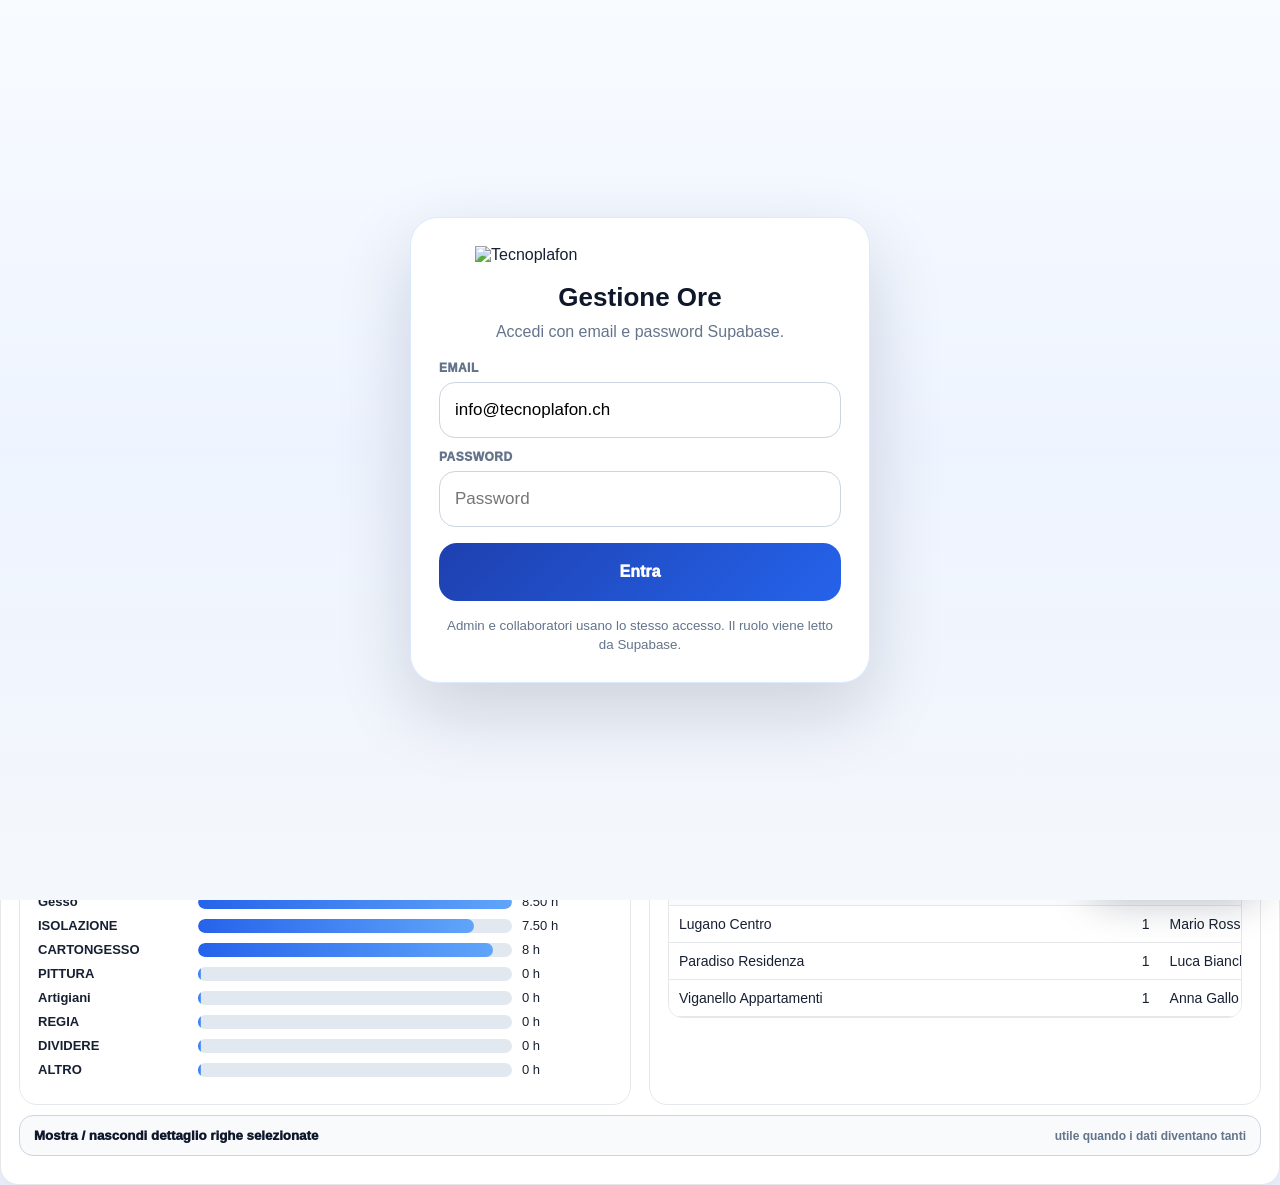
==== index.html @ cc00a524 "Add files via upload" ====
<!DOCTYPE html>
<html lang="it">
<head>
  <meta charset="UTF-8" />
  <meta name="viewport" content="width=device-width, initial-scale=1.0" />
  <title>Tecnoplafon - Gestione Ore Collaboratori v47 - Regole finali</title>
  

  <link rel="stylesheet" href="style.css" />
</head>
<body class="worker-view">

<button id="tpLogoutBtn" type="button" onclick="tpLogoutTecnoplafonFinale()">🚪 Logout</button>

<div id="tpFullLogin">
  <div class="tp-full-login-card">
    <div class="tp-full-login-logo">
      <img src="https://tecnoplafon.ch/wp-content/uploads/2019/08/TECNOPLAFON-logo_v01.png" alt="Tecnoplafon">
    </div>
    <h1>Gestione Ore</h1>
    <p>Accedi con email e password Supabase.</p>

    <label>Email</label>
    <input id="tpFullEmail" type="email" value="info@tecnoplafon.ch" autocomplete="username">

    <label>Password</label>
    <input id="tpFullPassword" type="password" placeholder="Password" autocomplete="current-password" onkeydown="if(event.key==='Enter'){tpFullLoginSubmit()}">

    <div id="tpFullLoginError"></div>

    <button id="tpFullLoginBtn" onclick="tpFullLoginSubmit()">Entra</button>

    <small>Admin e collaboratori usano lo stesso accesso. Il ruolo viene letto da Supabase.</small>
  </div>
</div>

<button id="adminFloatingBtn" type="button" class="admin-floating-access" onclick="event.preventDefault(); event.stopPropagation(); openAdminAccess(); return false;">🔐 Accesso admin</button>

<div class="app">
  <aside>
    <div class="brand">
      <div class="logo">TP</div>
      <div>
        <h1>Tecnoplafon</h1>
        <span>Gestione ore collaboratori</span>
      </div>
    </div>
    <nav>
      <button class="active" onclick="showSection('operaio')">👷 Area operaio</button>
      <button class="admin-only-nav" onclick="showSection('admin')">🛠️ Area admin / modifica ore</button>
      <button class="admin-only-nav" onclick="showSection('ore')">⏱️ Raccolta ore</button>
      <button class="admin-only-nav" onclick="showSection('raccoltaOperai')">📊 Raccolta operai</button>
      <button class="admin-only-nav" onclick="showSection('cantieri')">🏗️ Cantieri</button>
      <button class="admin-only-nav" onclick="showSection('lavorazioni')">🧩 ID lavorazioni</button>
      <button class="admin-only-nav" onclick="showSection('collaboratori')">👥 Collaboratori</button>
      <button class="admin-only-nav" onclick="showSection('regole')">⚙️ Regole e rimborsi</button>
      <button class="admin-only-nav" onclick="showSection('calendari')">📅 Calendari</button>
      <button class="admin-only-nav" onclick="showSection('economia')">💰 Economia cantiere</button>
    </nav>
    <div class="sidebar-note">
      Demo iniziale professionale. I dati sono simulati per iniziare a lavorare su struttura, schermate e regole.
    </div>
  </aside>

  <main>
    <header>
      <div>
        <h2 id="pageTitle">Area operaio</h2>
        <p id="pageSubtitle">Portale collaboratore: inserimento ore, richieste e riepilogo personale.</p>
      </div>
      <div class="header-actions">
        <button id="adminAccessBtn" type="button" class="admin-login-btn" onclick="event.preventDefault(); event.stopPropagation(); openAdminAccess(); return false;">🔐 Accesso admin</button>
        <button id="adminLogoutBtn" class="admin-logout-btn" onclick="logoutAdmin()">👷 Torna vista operaio</button>
        <div class="role-switch">
          <button class="active" onclick="showSection('operaio')">Operaio</button>
          <button onclick="showSection('admin')">Admin</button>
        </div>
      </div>
    </header>

    <section id="operaio" class="section">
      <div class="grid">
        <div class="card span-12">
          <h3>Portale collaboratore</h3>
          <div class="quick">
            <button class="big-btn" onclick="openWorkerWindow('ore')">
              <b>⏱️ Ore</b>
              <span>Inserimento ore del giorno corrente con cantiere, ID + categoria, lavorazione, pausa e note.</span>
            </button>
            <button class="big-btn" onclick="openWorkerWindow('vacanze')">
              <b>🌴 Vacanze / ore libere</b>
              <span>Richiesta vacanze, permessi, recuperi o ore libere con approvazione admin.</span>
            </button>
            <button class="big-btn" onclick="openWorkerWindow('calendario')">
              <b>📋 Riepilogo</b>
              <span>Riepilogo personale mensile con ore, ferie, giorni liberi e richieste. Nessun dato economico.</span>
            </button>
          </div>
          <div class="mobile-helper">
            Su iPhone, quando il collaboratore clicca un bottone, si apre subito una finestra dedicata con i campi in fila e pulsanti grandi.
          </div>
          <div class="alert worker-only-card" style="margin-top:14px">
            Vista collaboratore pulita e sicura: disponibili solo Ore, Vacanze / ore libere e Riepilogo personale. Tutte le informazioni economiche restano solo lato admin.
          </div>
        </div>

        <div id="formOre" class="card span-7">
          <h3>Inserimento ore operaio</h3>
          <div class="alert">
            Regole finali pubblicazione: le ore da segnare sono dettate dalle regole admin. L’admin imposta il totale ore giornaliero previsto per orario invernale/estivo, i limiti di data, festivi e vacanze bloccate. La trasferta non è presente lato operaio.
          </div>
          <br>
          <div class="form-grid">
            <div class="f6">
              <label>Data</label>
              <input id="dataOre" type="date">
            </div>
            <div class="f6">
              <label>Cantiere</label>
              <select id="operaioCantiereSelect" onchange="syncEconomicPreview()">
                <option>Lugano Centro - attivo</option>
                <option>Paradiso Residenza - attivo</option>
                <option>Viganello Appartamenti - attivo</option>
              </select>
            </div>
            <div class="f12">
              <label>ID + Categoria in unica finestra</label>
              <select id="categoriaSelect" onchange="aggiornaLavorazioni()">
                <option value="100">100 — Cartongesso</option>
                <option value="200">200 — Rasatura / Intonaco</option>
                <option value="300">300 — Isolamento</option>
                <option value="400">400 — Pittura</option>
                <option value="500">500 — Preparazione cantiere</option>
                <option value="600">600 — Extra / Regia</option>
              </select>
            </div>
            <div class="f12">
              <label>Lavorazione specifica collegata</label>
              <select id="lavorazioneSelect"></select>
            </div>
            <div class="f3">
              <label>Dalle</label>
              <input id="oraDaDesktop" type="time" value="07:00" onchange="calcolaOreDesktop()">
            </div>
            <div class="f3">
              <label>Alle</label>
              <input id="oraADesktop" type="time" value="16:00" onchange="calcolaOreDesktop()">
            </div>
            <div class="f3">
              <label>Pausa</label>
              <input id="pausaDesktop" type="number" min="0" step="0.25" value="0.5" onchange="calcolaOreDesktop()">
            </div>
            <div class="f3">
              <label>Ore</label>
              <input id="oreDesktop" type="number" min="0" max="12" step="0.25" value="8">
            </div>
            <div class="f12">
              <label>Stato</label>
              <select>
                <option>Da approvare</option>
                <option>Bozza</option>
              </select>
            </div>
            <div class="f12">
              <label>Note</label>
              <textarea placeholder="Descrizione breve del lavoro svolto"></textarea>
            </div>
            <div class="f12">
              <button class="primary" onclick="salvaOreCollegate()">Invia ore e collega al cantiere</button>
              <button class="secondary" onclick="demoSave()">Salva bozza</button>
            </div>
          </div>
        </div>

        <div class="card span-5">
          <h3>Controlli automatici</h3>
          <div class="rule-list">
            <div class="rule"><b>Regole admin</b><small>Le ore da segnare seguono il totale giornaliero impostato dall’admin per orario invernale o estivo.</small></div>
            <div class="rule"><b>Festivi / vacanze</b><small>Giorni festivi e vacanze assegnate sono bloccati: nessun inserimento ore.</small></div>
            <div class="rule"><b>Max ore</b><small>Massimo giornaliero deciso dall’admin.</small></div>
            <div class="rule"><b>ID + Categoria</b><small>Scelta obbligatoria in una sola finestra.</small></div>
            <div class="rule"><b>Trasferta</b><small>Non visibile e non modificabile dall’operaio.</small></div>
          </div>
          <h3 style="margin-top:18px">Tabella operaio senza trasferta</h3>
          <table>
            <thead><tr><th>Data</th><th>Cantiere</th><th>ID + categoria</th><th>Ore</th></tr></thead>
            <tbody>
              <tr><td>Oggi</td><td>Lugano Centro</td><td>100 — Cartongesso</td><td>8</td></tr>
              <tr><td>Oggi</td><td>Paradiso</td><td>200 — Rasatura</td><td>2</td></tr>
            </tbody>
          </table>
        </div>

        <div id="formVacanze" class="card span-5">
          <h3>Richiesta vacanze / ore libere</h3>
          <div class="form-grid">
            <div class="f6"><label>Tipo richiesta</label><select><option>Vacanze</option><option>Ore libere</option><option>Permesso</option><option>Recupero ore</option></select></div>
            <div class="f6"><label>Periodo</label><input type="text" placeholder="es. 15.07 - 19.07"></div>
            <div class="f12"><label>Motivo / note</label><textarea></textarea></div>
            <div class="f12"><button class="primary" onclick="demoSave()">Invia richiesta</button></div>
          </div>
        </div>

        <div id="calOperaio" class="card span-7">
          <h3>Riepilogo personale mensile</h3>
          <div class="calendar" id="calendarOperaio"></div>
          <div class="legend">
            <span><i class="status-dot dot-green"></i> Ore approvate</span>
            <span><i class="status-dot" style="background:var(--yellow)"></i> Da controllare</span>
            <span><i class="status-dot" style="background:var(--blue)"></i> Vacanza</span>
            <span><i class="status-dot" style="background:var(--gray)"></i> Non lavorativo</span>
          </div>
        </div>
      </div>
    </section>

    <section id="admin" class="section hidden">
      <div class="grid">
        <div class="card span-3"><h3>Ore oggi</h3><p style="font-size:34px;margin:0;color:#0f172a;font-weight:950">34.5</p><p>Ore raccolte oggi</p></div>
        <div class="card span-3"><h3>Da approvare</h3><p style="font-size:34px;margin:0;color:#92400e;font-weight:950">7</p><p>Registrazioni da verificare</p></div>
        <div class="card span-3"><h3>Non segnate</h3><p style="font-size:34px;margin:0;color:#991b1b;font-weight:950">2</p><p>Collaboratori in rosso</p></div>
        <div class="card span-3"><h3>Cantieri attivi</h3><p id="adminCantieriAttivi" style="font-size:34px;margin:0;color:#1e3a8a;font-weight:950">8</p><p>Con raccolta ore attiva</p></div>

        <div class="card span-7">
          <h3>Inserimento cantiere con km per regole rimborsi</h3>
          <p>Qui l’admin inserisce il cantiere e la tratta semplice in km. L’app calcola automaticamente indennità giornaliera e AVS.</p>
          <div class="form-grid">
            <div class="f6"><label>Nome cantiere</label><input id="adminNomeCantiere" placeholder="Es. Lugano Centro"></div>
            <div class="f6"><label>Cliente</label><input id="adminClienteCantiere" placeholder="Cliente"></div>
            <div class="f6"><label>Indirizzo / luogo</label><input id="adminIndirizzoCantiere" placeholder="Indirizzo cantiere"></div>
            <div class="f3"><label>Km tratta semplice</label><input id="adminKmCantiere" type="number" min="0" step="0.1" value="12" oninput="previewRegolaKm()"></div>
            <div class="f3"><label>Stato</label><select id="adminStatoCantiere"><option>Attivo</option><option>Sospeso</option><option>Terminato</option></select></div>
            <div class="f12">
              <div class="km-rule-preview">
                <div id="kmCard1" class="km-card"><b>0–30 km</b><span>fr. 15.-</span></div>
                <div id="kmCard2" class="km-card"><b>31–40 km</b><span>fr. 20.-</span></div>
                <div id="kmCard3" class="km-card"><b>41–60 km</b><span>fr. 27.-</span></div>
                <div id="kmCard4" class="km-card"><b>oltre 60 km</b><span>fr. 37.-</span></div>
              </div>
            </div>
            <div class="f4"><label>Indennità calcolata</label><input id="adminIndennitaCantiere" readonly value="15.-"></div>
            <div class="f4"><label>AVS</label><input id="adminAvsCantiere" readonly value="No"></div>
            <div class="f4"><label>Regola applicata</label><input id="adminRegolaCantiere" readonly value="0–30 km"></div>
            <div class="f12"><button class="primary" onclick="aggiungiCantiereAdmin()">Salva cantiere</button></div>
          </div>
        </div>

        <div class="card span-5">
          <h3>Inserimento operaio</h3>
          <p>L’admin può creare un operaio, attivarlo o terminarlo. Se terminato, l’accesso viene bloccato ma lo storico resta.</p>
          <div class="form-grid">
            <div class="f12"><label>Nome collaboratore</label><input id="adminNomeOperaio" placeholder="Nome e cognome"></div>
            <div class="f12"><label>Email / utente</label><input id="adminEmailOperaio" placeholder="utente@tecnoplafon.ch"></div>
            <div class="f6"><label>Ruolo</label><select id="adminRuoloOperaio"><option>Operaio</option><option>Caposquadra</option><option>Admin</option></select></div>
            <div class="f6"><label>Stato</label><select id="adminStatoOperaio"><option>Attivo</option><option>Terminato</option></select></div>
            <div class="f6"><label>Password iniziale</label><input id="adminPasswordOperaio" type="password" placeholder="••••••••"></div>
            <div class="f6"><label>Max ore giorno</label><input id="adminMaxOreOperaio" type="number" value="10" min="0" step="0.25"></div>
            <div class="f12"><button class="primary" onclick="aggiungiOperaioAdmin()">Salva operaio</button></div>
          </div>
        </div>

        <div class="card span-12">
          <h3>Presenza inserimento ore oggi</h3>
          <p>Admin vede tutti i collaboratori: verde se hanno segnato le ore, rosso se non le hanno segnate.</p>
          <div class="presence-always-actions">
            <button id="btnPresenzeTutti" class="presence-action-btn active" onclick="setAdminPresenceFilter('tutti')">👥 Tutti <span id="countPresenzeTutti" class="mini-count">0</span></button>
            <button id="btnPresenzeSegnate" class="presence-action-btn green" onclick="setAdminPresenceFilter('segnate')">✅ Ore oggi segnate <span id="countPresenzeSegnate" class="mini-count">0</span></button>
            <button id="btnPresenzeDaSegnare" class="presence-action-btn red" onclick="setAdminPresenceFilter('daSegnare')">🔴 Da segnare <span id="countPresenzeDaSegnare" class="mini-count">0</span></button>
          </div>
          <button class="collapse-toggle" onclick="toggleCollapse('adminPresenzeCollapse')">
            Mostra / nascondi presenza inserimento ore
            <span>utile quando diventano tanti</span>
          </button>
          <div id="adminPresenzeCollapse" class="collapsible-content open">
            <table>
              <thead><tr><th>Stato</th><th>Collaboratore</th><th>Ore oggi</th><th>Ultimo inserimento</th><th>Avviso</th></tr></thead>
              <tbody id="adminPresenzeBody">
                <tr><td><span class="badge ok"><i class="status-dot dot-green"></i> Verde</span></td><td>Mario Rossi</td><td>8</td><td>07:18</td><td>Ore segnate</td></tr>
                <tr><td><span class="badge ok"><i class="status-dot dot-green"></i> Verde</span></td><td>Luca Bianchi</td><td>8.5</td><td>07:34</td><td>Ore segnate</td></tr>
                <tr><td><span class="badge bad"><i class="status-dot dot-red"></i> Rosso</span></td><td>Gianni Verdi</td><td>0</td><td>-</td><td>Mancano ore del giorno</td></tr>
                <tr><td><span class="badge bad"><i class="status-dot dot-red"></i> Rosso</span></td><td>Marco Neri</td><td>0</td><td>-</td><td>Mancano ore del giorno</td></tr>
              </tbody>
            </table>
          </div>
        </div>

        <div class="card span-12">
          <h3>Cantieri inseriti con regole km</h3>
          <button class="collapse-toggle" onclick="toggleCollapse('adminCantieriCollapse')">
            Mostra / nascondi cantieri inseriti
            <span>utile quando diventano tanti</span>
          </button>
          <div id="adminCantieriCollapse" class="collapsible-content open">
            <div class="status-filter-row">
              <button id="btnCantieriAttivi" class="status-filter-btn active" onclick="setAdminView('cantieri','Attivo')">
                Attivi <span id="countCantieriAttivi" class="mini-count">0</span>
              </button>
              <button id="btnCantieriTerminati" class="status-filter-btn" onclick="setAdminView('cantieri','Terminato')">
                Terminati <span id="countCantieriTerminati" class="mini-count">0</span>
              </button>
            </div>
            <div class="table-note-small">Vedi una sola sezione per volta. I totali generali continuano comunque a contare anche i terminati.</div>
            <table>
              <thead><tr><th>Cantiere</th><th>Cliente</th><th>Km</th><th>Indennità</th><th>AVS</th><th>Stato</th><th>Azioni</th></tr></thead>
              <tbody id="adminCantieriBody"></tbody>
            </table>
          </div>
        </div>

        <div class="card span-12">
          <h3>Operai inseriti: attiva / termina</h3>
          <button class="collapse-toggle" onclick="toggleCollapse('adminOperaiCollapse')">
            Mostra / nascondi operai inseriti
            <span>utile quando diventano tanti</span>
          </button>
          <div id="adminOperaiCollapse" class="collapsible-content open">
            <div class="status-filter-row">
              <button id="btnOperaiAttivi" class="status-filter-btn active" onclick="setAdminView('operai','Attivo')">
                Attivi <span id="countOperaiAttivi" class="mini-count">0</span>
              </button>
              <button id="btnOperaiTerminati" class="status-filter-btn" onclick="setAdminView('operai','Terminato')">
                Terminati <span id="countOperaiTerminati" class="mini-count">0</span>
              </button>
            </div>
            <div class="table-note-small">Mostra solo attivi oppure solo terminati. Lo storico dei terminati resta e continua a contare nei totali generali.</div>
            <table>
              <thead><tr><th>Collaboratore</th><th>Email / utente</th><th>Ruolo</th><th>Stato</th><th>Max ore</th><th>Password</th><th>Azioni</th></tr></thead>
              <tbody id="adminOperaiBody"></tbody>
            </table>
          </div>
        </div>
      </div>
    </section>

    <section id="ore" class="section hidden">
      <div class="card">
        <h3>Raccolta ore admin</h3>
        <table>
          <thead><tr><th>Collaboratore</th><th>Data</th><th>Cantiere</th><th>ID + Categoria</th><th>Lavorazione</th><th>Ore</th><th>Stato</th></tr></thead>
          <tbody>
            <tr><td>Mario Rossi</td><td>03.06.2026</td><td>Lugano Centro</td><td>100 — Cartongesso</td><td>Controsoffitto</td><td>8</td><td><span class="badge wait">Da approvare</span></td></tr>
            <tr><td>Luca Bianchi</td><td>03.06.2026</td><td>Paradiso</td><td>200 — Rasatura</td><td>Rasatura pareti</td><td>8.5</td><td><span class="badge ok">Approvato</span></td></tr>
            <tr><td>Anna Gallo</td><td>03.06.2026</td><td>Viganello</td><td>300 — Isolamento</td><td>Isolamento acustico</td><td>7.5</td><td><span class="badge info">In controllo</span></td></tr>
          </tbody>
        </table>
      </div>
    </section>

    <section id="raccoltaOperai" class="section hidden">
      <div class="grid">
        <div class="card span-12 no-print-card">
          <h3>Raccolta operai: cantiere, tipologia e totali</h3>
          <p>Vista admin per controllare le ore raccolte. Puoi filtrare per collaboratore, cantiere e lavorazione; anche la stampa regie usa gli stessi filtri.</p>
          <div class="form-grid">
            <div class="f4">
              <label>Collaboratore</label>
              <select id="raccoltaOperaioSelect" onchange="renderRaccoltaOperai()"></select>
            </div>
            <div class="f4">
              <label>Mese stampa</label>
              <input id="raccoltaMese" type="month" value="2026-06" onchange="renderRaccoltaOperai()">
            </div>
            <div class="f4">
              <label>Filtro cantiere</label>
              <select id="raccoltaCantiereSelect" onchange="renderRaccoltaOperai()">
                <option value="__ALL__">Tutti i cantieri</option>
              </select>
            </div>
            <div class="f4">
              <label>Filtro lavorazione</label>
              <select id="raccoltaLavorazioneSelect" onchange="renderRaccoltaOperai()">
                <option value="__ALL__">Tutte le lavorazioni</option>
              </select>
            </div>
            <div class="f4">
              <label>Azioni</label>
              <button class="primary" onclick="renderRaccoltaOperai()">Aggiorna</button>
              <button class="secondary" onclick="stampaMensileCollaboratore()">Stampa mensile</button>
              <button class="secondary" onclick="stampaRegie()">🖨️ Stampa regie</button>
              <button class="primary edit-open-admin-btn" onclick="scrollToRigheModificaOre()">✏️ Trova pulsanti modifica</button>
            </div>
          </div>
        </div>

        <div class="card span-12 no-print-card">
          <h3>Totali raccolta operai</h3>
          <div class="analytics-kpis">
            <div class="analytics-kpi"><span>Ore totali</span><b id="raccoltaTotOre">0</b></div>
            <div class="analytics-kpi"><span>Trasferte totali</span><b id="raccoltaTotTrasferte">CHF 0</b></div>
            <div class="analytics-kpi"><span>Giorni AVS sì</span><b id="raccoltaAvsSi">0</b></div>
            <div class="analytics-kpi"><span>Giorni AVS no</span><b id="raccoltaAvsNo">0</b></div>
          </div>
          <div class="trend-table-wrap" style="margin-top:14px"><table id="raccoltaOperaiTable" class="trend-table"></table></div>
        </div>

        <div id="raccoltaOreDettaglioCard" class="card span-12 no-print-card">
          <h3>✏️ Modifica ore collaboratori</h3>
          <div class="edit-visible-callout">
            Qui sotto compaiono gli inserimenti ore già salvati. Premi <b>Modifica</b> sulla riga desiderata: si apre l'Area admin e puoi modificare davvero l'inserimento salvato, cioè ore, cantiere, lavorazione e tipologia del lavoro.
          </div>
          <div class="trend-table-wrap" style="margin-top:14px"><table id="raccoltaOreDettaglioTable" class="trend-table"></table></div>
        </div>

        <div class="card span-12">
          <div id="stampaMensileCollaboratore" class="print-panel">
            <div class="print-head">
              <div>
                <h4>Tecnoplafon - Stampa mensile collaboratore</h4>
                <p id="printCollaboratoreInfo">Collaboratore: -</p>
              </div>
              <div class="print-meta">
                <b>Mese:</b> <span id="printMeseInfo">-</span><br>
                Regole: AVS entro 10 km = Sì, oltre 10 km = No<br>
                Trasferte: 0-30 km CHF 15, 31-40 km CHF 20, 41-60 km CHF 27, oltre 60 km CHF 37
              </div>
            </div>
            <div class="timesheet-summary no-print">
              <div class="box"><span>Ore mese</span><b id="printTotOre">0</b></div>
              <div class="box"><span>Trasferte</span><b id="printTotTrasferte">CHF 0</b></div>
              <div class="box"><span>AVS sì</span><b id="printAvsSi">0</b></div>
              <div class="box"><span>AVS no</span><b id="printAvsNo">0</b></div>
            </div>
            <div class="print-section-title">Dettagli giornalieri</div>
            <div class="trend-table-wrap"><table id="printDettaglioMensile" class="trend-table monthly-print-table"></table></div>

            <div class="print-section-title">Riepilogo trasferte</div>
            <p class="mini-note no-print">Le trasferte sono raggruppate per fascia/importo giornaliero. Sono visibili anche i giorni assoggettati AVS sì e AVS no.</p>
            <div class="trend-table-wrap"><table id="printRiepilogoTrasferte" class="trend-table monthly-print-table"></table></div>

            <div class="print-section-title">AVS</div>
            <div class="trend-table-wrap"><table id="printRiepilogoAvs" class="trend-table monthly-print-table"></table></div>
            <div class="admin-economic-only no-print">
              <div class="print-section-title">Riepilogo interno per cantiere e tipologia</div>
              <p class="mini-note">Solo admin: non viene stampato nella copia mensile del collaboratore.</p>
              <div class="trend-table-wrap"><table id="printRiepilogoMensile" class="trend-table monthly-print-table"></table></div>
            </div>
            <div class="signature-row no-print">
              <div class="signature-box">Firma collaboratore</div>
              <div class="signature-box">Firma responsabile</div>
            </div>
          </div>
        </div>

        <div id="stampaRegieCard" class="card span-12 regie-print-card">
          <div id="stampaRegie" class="print-panel regie-print-panel">
            <div class="regia-print-only-label">Foglio regia stampabile</div>
            <div class="print-head">
              <div>
                <h4>Regia - foglio stampabile</h4>
                <p id="printRegieInfo">Regia: -</p>
              </div>
              <div class="print-meta">
                <b>Mese:</b> <span id="printRegieMeseInfo">-</span><br>
                Solo regie filtrate per cantiere/lavorazione.<br>
                Selezione: <span id="printRegieFiltroInfo">-</span>
              </div>
            </div>
            <div class="regie-summary-boxes no-print">
              <div class="box"><span>Ore regie</span><b id="printRegieTotOre">0</b></div>
              <div class="box"><span>Giorni regie</span><b id="printRegieGiorni">0</b></div>
              <div class="box"><span>Cantieri</span><b id="printRegieCantieri">0</b></div>
              <div class="box"><span>Righe</span><b id="printRegieRighe">0</b></div>
            </div>

            <div class="print-section-title">Resoconto regie</div>
            <div class="trend-table-wrap"><table id="printRegieDettaglio" class="trend-table monthly-print-table"></table></div>

            <div class="riepilogo-regie-section no-print">
              <div class="print-section-title">Riepilogo regie per cantiere</div>
              <div id="printRegieRiepilogoWrap" class="trend-table-wrap"><table id="printRegieRiepilogo" class="trend-table monthly-print-table"></table></div>
            </div>

            <div class="firma-accettazione">
              <h4>Firma per accettazione</h4>
              <p>Con la firma si accetta la regia stampata sopra, comprensiva di cantiere, lavorazione, giornata e ore indicate.</p>
              <div class="signature-row">
                <div class="signature-box">Firma cliente / direzione lavori</div>
                <div class="signature-box">Firma Tecnoplafon</div>
              </div>
            </div>
          </div>
        </div>
      </div>
    </section>

    <section id="cantieri" class="section hidden">
      <div class="grid">
        <div class="card span-8">
          <h3>Gestione cantieri</h3>
          <p>I cantieri sono collegati anche alle regole rimborsi tramite km tratta semplice.</p>
          <table>
            <thead><tr><th>Cantiere</th><th>Cliente</th><th>Km</th><th>Indennità</th><th>AVS</th><th>Stato</th><th>Ore previste</th><th>Ore reali</th></tr></thead>
            <tbody id="cantieriGestioneBody"></tbody>
          </table>
        </div>
        <div class="card span-4">
          <h3>Nuovo cantiere</h3>
          <div class="form-grid">
            <div class="f12"><label>Nome cantiere</label><input id="cantNome"></div>
            <div class="f12"><label>Cliente</label><input id="cantCliente"></div>
            <div class="f12"><label>Indirizzo</label><input id="cantIndirizzo"></div>
            <div class="f6"><label>Km tratta semplice</label><input id="cantKm" type="number" value="12" min="0" step="0.1"></div>
            <div class="f6"><label>Ore previste</label><input id="cantOrePreviste" type="number" value="0"></div>
            <div class="f6"><label>Stato</label><select id="cantStato"><option>Attivo</option><option>Sospeso</option><option>Terminato</option></select></div>
            <div class="f6"><label>Calcolo</label><input id="cantCalcolo" readonly value="automatico"></div>
            <div class="f12"><button class="primary" onclick="aggiungiCantiereDaSezione()">Salva cantiere</button></div>
          </div>
        </div>
      </div>
    </section>

    <section id="lavorazioni" class="section hidden">
      <div class="grid">
        <div class="card span-7">
          <h3>ID lavorazioni e categorie</h3>
          <p>L’admin prepara una lista unica. L’operaio sceglie in una sola finestra “ID + Categoria”.</p>
          <table>
            <thead><tr><th>ID</th><th>Categoria</th><th>Lavorazioni collegate</th><th>Stato</th></tr></thead>
            <tbody>
              <tr><td>100</td><td>Cartongesso</td><td>Pareti, controsoffitti, velette, botole, contropareti</td><td><span class="badge ok">Attivo</span></td></tr>
              <tr><td>200</td><td>Rasatura / Intonaco</td><td>Rasatura, stabilitura, ripristini</td><td><span class="badge ok">Attivo</span></td></tr>
              <tr><td>300</td><td>Isolamento</td><td>Lana minerale, acustico, termico</td><td><span class="badge ok">Attivo</span></td></tr>
              <tr><td>400</td><td>Pittura</td><td>Fondo, finitura, ritocchi</td><td><span class="badge ok">Attivo</span></td></tr>
              <tr><td>500</td><td>Preparazione cantiere</td><td>Protezioni, demolizioni, pulizia</td><td><span class="badge ok">Attivo</span></td></tr>
              <tr><td>600</td><td>Extra / Regia</td><td>Imprevisti, assistenze, lavori non previsti</td><td><span class="badge wait">Controllare</span></td></tr>
            </tbody>
          </table>
        </div>
        <div class="card span-5">
          <h3>Crea / modifica ID + Categoria</h3>
          <div class="form-grid">
            <div class="f4"><label>ID</label><input value="700"></div>
            <div class="f8"><label>Categoria</label><input placeholder="Nuova categoria"></div>
            <div class="f12"><label>Lavorazioni collegate</label><textarea placeholder="Una lavorazione per riga"></textarea></div>
            <div class="f6"><label>Stato</label><select><option>Attivo</option><option>Non attivo</option></select></div>
            <div class="f6"><label>Collegamento costo</label><input placeholder="opzionale"></div>
            <div class="f12"><button class="primary" onclick="demoSave()">Salva ID lavorazione</button></div>
          </div>
        </div>
      </div>
    </section>

    <section id="collaboratori" class="section hidden">
      <div class="grid">
        <div class="card span-8">
          <h3>Collaboratori attivi e terminati</h3>
          <table>
            <thead><tr><th>Collaboratore</th><th>Email / utente</th><th>Ruolo</th><th>Stato</th><th>Max ore</th><th>Password</th><th>Azioni</th></tr></thead>
            <tbody id="collaboratoriBody"></tbody>
          </table>
        </div>
        <div class="card span-4">
          <h3>Scheda collaboratore</h3>
          <div class="form-grid">
            <div class="f12"><label>Nome</label><input id="collNome" placeholder="Nome e cognome"></div>
            <div class="f12"><label>Email / utente</label><input id="collEmail" placeholder="utente@tecnoplafon.ch"></div>
            <div class="f6"><label>Stato</label><select id="collStato"><option>Attivo</option><option>Terminato</option></select></div>
            <div class="f6"><label>Ruolo</label><select id="collRuolo"><option>Operaio</option><option>Caposquadra</option><option>Admin</option></select></div>
            <div class="f6"><label>Max ore giorno</label><input id="collMaxOre" type="number" value="10" min="0" step="0.25"></div>
            <div class="f6"><label>Nuova password</label><input id="collPassword" type="password" placeholder="••••••••"></div>
            <div class="f12"><button class="primary" onclick="aggiungiOperaioDaSezione()">Salva collaboratore</button></div>
          </div>
        </div>
      </div>
    </section>

    <section id="regole" class="section hidden">
      <div class="grid">
        <div class="card span-6">
          <h3>Regole inserimento ore</h3>
          <div class="rule-list">
            <div class="rule"><b>Ore previste admin</b><small>Il totale del giorno viene calcolato dalle regole admin: orario invernale o orario estivo.</small></div>
            <div class="rule"><b>Massimo ore</b><small>Limite impostato dall’admin, esempio 10 ore al giorno.</small></div>
            <div class="rule"><b>ID + Categoria obbligatorio</b><small>Scelta unica dalla lista admin.</small></div>
            <div class="rule"><b>Cantiere attivo</b><small>Si possono scegliere solo cantieri attivi.</small></div>
            <div class="rule"><b>Collaboratore terminato</b><small>Accesso bloccato, storico conservato.</small></div>
            <div class="rule"><b>Ore extra</b><small>Segnalate per controllo e approvazione admin.</small></div>
          </div>
        </div>

        <div class="card span-6">
          <h3>Regola AVS rimborsi</h3>
          <div class="alert">
            Regola richiesta: entro i 10 km AVS sì; oltre i 10 km AVS no.
          </div>
          <br>
          <table>
            <thead><tr><th>Tratta</th><th>AVS</th><th>Nota</th></tr></thead>
            <tbody>
              <tr><td>0 – 10 km</td><td><span class="badge ok">Sì</span></td><td>Assoggettato AVS</td></tr>
              <tr><td>Oltre 10 km</td><td><span class="badge bad">No</span></td><td>Non assoggettato AVS</td></tr>
            </tbody>
          </table>
        </div>

        <div class="card span-12">
          <h3>Gestione mensile admin: ore, vacanze generali, festivi Ticino e regole orarie</h3>
          <p>Seleziona un mese dell'anno, inserisci o modifica le ore dei collaboratori, registra vacanze generali, festivi Ticino automatici e imposta le regole che controllano l'inserimento ore lato operaio.</p>
          <div class="admin-year-panel">
            <label>Mesi dell'anno</label>
            <div id="adminMonthGrid" class="month-grid"></div>
            <div class="admin-month-kpis">
              <div class="admin-month-kpi"><span>Mese selezionato</span><b id="adminMeseAttivoLabel">-</b></div>
              <div class="admin-month-kpi"><span>Ore mese</span><b id="adminMeseOreTotali">0</b></div>
              <div class="admin-month-kpi"><span>Vacanze / assenze</span><b id="adminMeseVacanzeTotali">0</b></div>
              <div class="admin-month-kpi"><span>Regola max ore</span><b id="adminMeseMaxOre">10</b></div>
            </div>

            <div class="admin-subpanel open" style="display:block;margin-bottom:12px;background:#f8fbff">
              <h3 style="margin-top:0">Totale ore fisso del mese</h3>
              <p class="mini-note">Qui puoi scrivere il totale definitivo del mese selezionato. Quando lo fissi, il totale resta salvato e non cambia più anche se aggiungi o modifichi righe ore.</p>
              <div class="form-grid">
                <div class="f3"><label>Totale ore mese</label><input id="adminOreTotaleFisso" type="number" min="0" step="0.25" placeholder="Es. 168"></div>
                <div class="f3"><label>Comando</label><button class="primary" onclick="adminSalvaTotaleOreFisso()">Fissa totale mese</button></div>
                <div class="f3"><label>Sblocca</label><button class="secondary" onclick="adminSbloccaTotaleOreFisso()">Ricalcola automatico</button></div>
                <div class="f3"><label>Stato</label><div id="adminOreFissoStato" class="alert" style="padding:10px 12px">Automatico</div></div>
              </div>
            </div>

            <div class="admin-tabs">
              <button id="tabOreMese" class="admin-tab active" onclick="setAdminMonthTab('ore')">Inserisci ore</button>
              <button id="tabVacanzeMese" class="admin-tab" onclick="setAdminMonthTab('vacanze')">Vacanze generali</button>
              <button id="tabRegoleMese" class="admin-tab" onclick="setAdminMonthTab('regole')">Regole orari</button>
            </div>

            <div id="panelOreMese" class="admin-subpanel open">
              <h3>Inserimento / modifica ore collaboratori</h3>
              <div id="adminOreEditBanner" class="admin-edit-banner">✏️ Modifica completa attiva: puoi cambiare giornata/data, ore lavorative, cantiere, lavorazione e tipologia di lavoro. Poi premi Aggiorna ore collaboratore.</div>
              <div class="admin-edit-help">Per modificare un inserimento ore già salvato: premi <b>Modifica</b> nella riga sotto. La riga viene caricata qui e puoi cambiare <b>ore lavorative</b>, <b>cantiere</b>, <b>lavorazione</b> e <b>tipologia del lavoro</b>. Quando premi <b>Aggiorna ore collaboratore</b>, vengono aggiornati i dati salvati, non viene creata una doppia riga.</div>
              <input id="adminOreEditIndex" type="hidden" value="">
              <div class="form-grid">
                <div class="f3"><label>Collaboratore / operaio</label><select id="adminOreCollaboratore"></select></div>
                <div class="f3"><label>Giorno</label><input id="adminOreData" type="date"></div>
                <div class="f3"><label>Cantiere</label><select id="adminOreCantiere"></select></div>
                <div class="f3"><label>Tipologia lavoro / ID categoria</label><select id="adminOreCategoria" onchange="adminAggiornaLavorazioniMese(); adminAggiornaTipoEconomicoMese(true)"><option value="100">100 — Cartongesso</option><option value="200">200 — Rasatura / Intonaco</option><option value="300">300 — Isolamento</option><option value="400">400 — Pittura</option><option value="500">500 — Preparazione cantiere</option><option value="600">600 — Extra / Regia</option></select></div>
                <div class="f3"><label>Tipologia economica lavoro</label><select id="adminOreTipoEconomico"></select></div>
                <div class="f3"><label>Dalle</label><input id="adminOreDa" type="time" value="07:00" onchange="adminCalcolaOreMese()"></div>
                <div class="f3"><label>Alle</label><input id="adminOreA" type="time" value="16:00" onchange="adminCalcolaOreMese()"></div>
                <div class="f3"><label>Pausa</label><input id="adminOrePausa" type="number" min="0" step="0.25" value="1" onchange="adminCalcolaOreMese()"></div>
                <div class="f3"><label>Ore calcolate</label><input id="adminOreTotale" type="number" min="0" step="0.25" value="8"></div>
                <div class="f6"><label>Lavorazione specifica</label><select id="adminOreLavorazione" onchange="adminAggiornaTipoEconomicoMese(false)"></select></div>
                <div class="f3"><label>Stato</label><select id="adminOreStato"><option>Approvato</option><option>Da approvare</option><option>In controllo</option></select></div>
                <div class="f3"><label>Azione</label><button id="adminOreSaveBtn" class="primary" onclick="adminSalvaOreMese()">Salva ore nel mese</button></div>
                <div class="f3"><label>Annulla modifica</label><button id="adminOreCancelBtn" class="secondary" style="display:none" onclick="adminAnnullaModificaOreMese()">Annulla modifica</button></div>
              </div>
            </div>

            <div id="panelVacanzeMese" class="admin-subpanel">
              <h3>Inserimento vacanze generali / chiusure aziendali</h3>
              <p class="mini-note">Questa registrazione è generale: vale per tutti i collaboratori e non viene assegnata a un singolo operaio.</p>
              <div class="form-grid">
                <div class="f3"><label>Applicazione</label><input id="adminVacApplicazione" value="Generale / tutti" readonly></div>
                <div class="f3"><label>Tipo</label><select id="adminVacTipo"><option>Vacanze generali</option><option>Chiusura aziendale</option><option>Giorno festivo</option><option>Ponte</option><option>Ore libere generali</option></select></div>
                <div class="f3"><label>Dal</label><input id="adminVacDa" type="date"></div>
                <div class="f3"><label>Al</label><input id="adminVacA" type="date"></div>
                <div class="f9"><label>Note</label><input id="adminVacNote" placeholder="Es. chiusura aziendale, vacanze generali, ponte"></div>
                <div class="f3"><label>Azione</label><button class="primary" onclick="adminSalvaVacanzaMese()">Salva vacanza generale</button></div>
              </div>

              <div class="ticino-holiday-panel">
                <div class="ticino-holiday-head">
                  <div>
                    <h4>Festivi infrasettimanali Ticino automatici</h4>
                    <p>Il programma calcola ogni anno i giorni festivi ufficiali del Ticino e inserisce solo quelli che cadono da lunedì a venerdì. Sono registrati come vacanze generali per tutti.</p>
                  </div>
                  <div class="admin-actions">
                    <button class="tiny-btn green" onclick="adminInserisciFestiviTicinoAnno(true)">Aggiorna / inserisci festivi anno</button>
                    <button class="tiny-btn red" onclick="adminRimuoviFestiviTicinoAnno()">Rimuovi festivi automatici anno</button>
                  </div>
                </div>
                <div id="ticinoHolidayStatus" class="mini-note">Festivi automatici pronti.</div>
                <div id="ticinoHolidayList" class="holiday-list"></div>
              </div>
            </div>

            <div id="panelRegoleMese" class="admin-subpanel">
              <h3>Regole orari per inserimento operaio</h3>
              <p class="mini-note">Queste regole vengono controllate quando il collaboratore segna le ore. Se non rispetta orari, pausa o massimo ore, l'app lo avvisa e blocca il salvataggio.</p>
              <div class="form-grid">
                <div class="f3"><label>Ora minima entrata</label><input id="ruleOraMin" type="time" value="06:00"></div>
                <div class="f3"><label>Ora massima uscita</label><input id="ruleOraMax" type="time" value="19:00"></div>
                <div class="f3"><label>Pausa minima</label><input id="rulePausaMin" type="number" min="0" step="0.25" value="0.5"></div>
                <div class="f3"><label>Max ore giorno</label><input id="ruleMaxOre" type="number" min="0" step="0.25" value="10"></div>
                <div class="f3"><label>Ore giorno inverno</label><input id="ruleOreInverno" type="number" min="0" step="0.25" value="8"></div>
                <div class="f3"><label>Ore giorno estate</label><input id="ruleOreEstate" type="number" min="0" step="0.25" value="8.5"></div>
                <div class="f3"><label>Estate da mese</label><select id="ruleEstateDa"><option value="1">Gennaio</option><option value="2">Febbraio</option><option value="3">Marzo</option><option value="4" selected>Aprile</option><option value="5">Maggio</option><option value="6">Giugno</option><option value="7">Luglio</option><option value="8">Agosto</option><option value="9">Settembre</option><option value="10">Ottobre</option><option value="11">Novembre</option><option value="12">Dicembre</option></select></div>
                <div class="f3"><label>Estate a mese</label><select id="ruleEstateA"><option value="1">Gennaio</option><option value="2">Febbraio</option><option value="3">Marzo</option><option value="4">Aprile</option><option value="5">Maggio</option><option value="6">Giugno</option><option value="7">Luglio</option><option value="8">Agosto</option><option value="9">Settembre</option><option value="10" selected>Ottobre</option><option value="11">Novembre</option><option value="12">Dicembre</option></select></div>
                <div class="f3"><label>Solo giorno corrente</label><select id="ruleSoloOggi"><option value="si">Sì</option><option value="no">No</option></select></div>
                <div class="f3"><label>Sabato / domenica</label><select id="ruleWeekend"><option value="blocca">Blocca</option><option value="avvisa">Avvisa solo</option><option value="permetti">Permetti</option></select></div>
                <div class="f6"><label>Nota regola</label><input id="ruleNota" placeholder="Es. orario standard 07:00 - 16:00 con 1 ora pausa"></div>
                <div class="f12"><button class="primary" onclick="salvaRegoleOrariAdmin()">Salva regole orari</button></div>
              </div>
              <div id="rulePreviewLine" class="rule-preview-line"></div>
            </div>
          </div>
        </div>

        <div class="card span-12">
          <h3>Riepilogo mese selezionato</h3>
          <div class="trend-table-wrap"><table id="adminMonthTable" class="trend-table"></table></div>
        </div>

        <div class="card span-12">
          <h3>Regole rimborsi giornalieri secondo tratta stradale</h3>
          <p>Tabella inserita come da foto allegata. Gestione visibile solo lato admin.</p>
          <table class="reimburse-table">
            <thead><tr><th>Tratta semplice di percorso stradale in km</th><th>Indennità giornaliera in fr.</th><th>AVS</th></tr></thead>
            <tbody>
              <tr><td>0 – 30 km</td><td class="money">15.-</td><td>0–10 km sì, oltre 10 km no</td></tr>
              <tr><td>31 – 40 km</td><td class="money">20.-</td><td>No</td></tr>
              <tr><td>41 – 60 km</td><td class="money">27.-</td><td>No</td></tr>
              <tr><td>oltre i 60 km</td><td class="money">37.-</td><td>No</td></tr>
            </tbody>
          </table>
        </div>

        <div class="card span-12">
          <h3>Editor regole admin</h3>
          <div class="form-grid">
            <div class="f3"><label>Max ore giorno</label><input type="number" value="10"></div>
            <div class="f3"><label>Max ore settimana</label><input type="number" value="50"></div>
            <div class="f3"><label>Solo giorno corrente</label><select><option>Sì</option><option>No</option></select></div>
            <div class="f3"><label>Nota sopra ore</label><input type="number" value="8"></div>
            <div class="f4"><label>Rimborso 0–30 km</label><input value="15.-"></div>
            <div class="f4"><label>Rimborso 31–40 km</label><input value="20.-"></div>
            <div class="f4"><label>Rimborso 41–60 km</label><input value="27.-"></div>
            <div class="f4"><label>Rimborso oltre 60 km</label><input value="37.-"></div>
            <div class="f4"><label>AVS entro 10 km</label><select><option>Sì</option><option>No</option></select></div>
            <div class="f4"><label>AVS oltre 10 km</label><select><option>No</option><option>Sì</option></select></div>
            <div class="f12"><button class="primary" onclick="demoSave()">Salva regole</button></div>
          </div>
        </div>
      </div>
    </section>

    <section id="calendari" class="section hidden">
      <div class="grid">
        <div class="card span-6">
          <h3>Calendario annuale aziendale</h3>
          <div class="pill-row">
            <span class="pill">Sabato non lavorativo</span>
            <span class="pill">Domenica non lavorativa</span>
            <span class="pill">Festivi bloccati</span>
            <span class="pill">Chiusure aziendali</span>
            <span class="pill">Vacanze obbligatorie</span>
          </div>
          <br>
          <table>
            <thead><tr><th>Data</th><th>Tipo</th><th>Regola</th></tr></thead>
            <tbody>
              <tr><td>01.08.2026</td><td>Festivo</td><td>Blocco inserimento ore</td></tr>
              <tr><td>24.12–06.01</td><td>Chiusura aziendale</td><td>Vacanze obbligatorie</td></tr>
              <tr><td>Ogni domenica</td><td>Non lavorativo</td><td>Blocco salvo autorizzazione</td></tr>
            </tbody>
          </table>
        </div>
        <div class="card span-6">
          <h3>Calendario collaboratore lato admin</h3>
          <div class="calendar" id="calendarAdmin"></div>
          <div class="legend">
            <span><i class="status-dot dot-green"></i> Ore approvate</span>
            <span><i class="status-dot" style="background:var(--yellow)"></i> Da controllare</span>
            <span><i class="status-dot" style="background:var(--red)"></i> Assenza/problema</span>
            <span><i class="status-dot" style="background:var(--blue)"></i> Vacanza</span>
            <span><i class="status-dot" style="background:var(--purple)"></i> Ore libere</span>
            <span><i class="status-dot" style="background:var(--gray)"></i> Non lavorativo</span>
            <span><i class="status-dot" style="background:var(--orange)"></i> Richiesta in attesa</span>
          </div>
        </div>
      </div>
    </section>

    <section id="economia" class="section hidden">
      <div class="grid">
        <div class="card span-12">
          <h3>Analisi economica cantiere collegata alle ore</h3>
          <div class="link-box">
            Questa sezione è collegata all’inserimento ore: quando il collaboratore inserisce cantiere, ID + Categoria, lavorazione e ore, il dato entra anche qui e viene diviso per tipologia economica del cantiere.
            La struttura riprende il supporto cantieri con tipologie, ore, materiali, preventivi e margini.
          </div>
        </div>

        <div class="card span-4">
          <h3>Cantiere attivo</h3>
          <div class="form-grid">
            <div class="f12">
              <label>Cantiere</label>
              <select id="econCantiere" onchange="cambiaCantiereEconomico()">
                <option>Lugano Centro</option>
                <option>Paradiso Residenza</option>
                <option>Viganello Appartamenti</option>
              </select>
            </div>
            <div class="f6">
              <label>Costo ora CHF</label>
              <input id="econCostoOra" type="number" value="60" min="0" step="0.05" onchange="renderEconomia()">
            </div>
            <div class="f6">
              <label>Costo DIVIDERE CHF</label>
              <input id="econCostoDividere" type="number" value="20" min="0" step="0.05" onchange="renderEconomia()">
            </div>
          </div>
          <p class="mini-note">Il costo ora viene usato per trasformare le ore inserite dai collaboratori in costo manodopera.</p>
        </div>

        <div class="card span-8">
          <h3>Collegamento automatico dall’inserimento ore</h3>
          <table>
            <thead><tr><th>Dato inserito dall’operaio</th><th>Dato usato nell’analisi economica</th></tr></thead>
            <tbody>
              <tr><td>Cantiere</td><td>Seleziona il cantiere economico corretto</td></tr>
              <tr><td>ID + Categoria</td><td>Viene trasformato in tipologia economica: intonaco, gesso, isolazione, cartongesso, pittura, artigiani, dividere, altro</td></tr>
              <tr><td>Ore</td><td>Entrano nel totale ore della tipologia</td></tr>
              <tr><td>Collaboratore</td><td>Rimane nel dettaglio ore del cantiere</td></tr>
            </tbody>
          </table>
        </div>

        <div class="card span-6">
          <h3>Aggiungi materiale al cantiere</h3>
          <div class="form-grid">
            <div class="f6"><label>Data</label><input id="econDataMat" type="date"></div>
            <div class="f6"><label>Tipologia</label><select id="econTipoMat"></select></div>
            <div class="f8"><label>Materiale</label><input id="econMateriale" placeholder="Es. lastre, rasante, isolazione..."></div>
            <div class="f4"><label>Costo CHF</label><input id="econCostoMat" type="number" min="0" step="0.05"></div>
            <div class="f12"><button class="primary" onclick="aggiungiMaterialeEconomico()">Aggiungi materiale</button></div>
          </div>
        </div>

        <div class="card span-6">
          <h3>Preventivo generale e per tipologia</h3>
          <p>Puoi inserire la cifra del preventivo totale del cantiere e anche dividere/modificare ogni singola tipologia di lavoro.</p>
          <div class="form-grid">
            <div class="f6">
              <label>Preventivo generale CHF</label>
              <input id="econPreventivoGenerale" type="number" min="0" step="0.05" value="0" oninput="renderEconomia()">
            </div>
            <div class="f6">
              <label>Differenza generale / tipologie</label>
              <input id="econDiffPreventivo" readonly value="0">
            </div>
          </div>
          <div class="budget-grid" id="econBudgetGrid"></div>
          <div style="margin-top:12px">
            <button class="primary" onclick="salvaPreventiviTipologie()">Salva preventivi</button>
            <button class="secondary" onclick="ripartisciPreventivoUguale()">Dividi generale in parti uguali</button>
          </div>
          <p class="mini-note">
            Esempio: puoi mettere CHF 50’000 come preventivo generale e poi modificare Cartongesso, Pittura, Isolazione ecc. una per una.
          </p>
        </div>

        </div>
        </div>

        <div class="card span-12 admin-economic-only">
          <h3>Riepilogo economico per tipologia</h3>
          <div class="econ-table-wrap"><table id="econRiepilogo" class="econ-table"></table></div>
          <div style="margin-top:12px">
            <button class="secondary" onclick="esportaEconomiaCSV()">Esporta riepilogo CSV</button>
            <button class="secondary" onclick="window.print()">Stampa</button>
          </div>
        </div>

        <div class="card span-6">
          <h3>Ore collegate al cantiere</h3>
          <p>Le ore collegate sono ora in una finestra separata, più pulita e comoda da leggere.</p>
          <button class="action-open-panel" onclick="openLinkedHoursPanel()">📋 Apri ore collegate al cantiere</button>
        </div>

        <div class="card span-6">
          <h3>Materiali collegati al cantiere</h3>
          <button class="collapse-toggle" onclick="toggleCollapse('dettaglioMaterialiCumulati')">
            Mostra / nascondi dettaglio materiali cumulati
            <span>materiale, tipologia, costo</span>
          </button>
          <div id="dettaglioMaterialiCumulati" class="collapsible-content">
            <div class="econ-table-wrap"><table id="econDettaglioMat" class="small-econ"></table></div>
          </div>
        </div>

        <div class="card span-12">
          <h3>Andamento cantiere per tipologia e collaboratori</h3>
          <p>Selezione multipla: puoi scegliere più cantieri, più tipologie e più collaboratori insieme. La vista mostra andamento e totale collaboratori per cantiere.</p>
          <div class="form-grid">
            <div class="f4">
              <label>Cantieri</label>
              <div class="custom-multi-search">
                <input id="trendCantieriSearch" placeholder="Trova cantiere">
                <button class="find-btn" onclick="filterCustomMulti('trendCantieriBox','trendCantieriSearch')">Trova</button>
              </div>
              <div id="trendCantieriBox" class="custom-multi"></div>
              <div class="custom-multi-actions">
                <button onclick="setCustomMultiAll('trendCantieriBox', true); renderAndamentoCantiere()">Tutti</button>
                <button onclick="setCustomMultiAll('trendCantieriBox', false); renderAndamentoCantiere()">Nessuno</button>
              </div>
            </div>

            <div class="f4">
              <label>Tipologie</label>
              <div class="custom-multi-search">
                <input id="trendTipologieSearch" placeholder="Trova tipologia">
                <button class="find-btn" onclick="filterCustomMulti('trendTipologieBox','trendTipologieSearch')">Trova</button>
              </div>
              <div id="trendTipologieBox" class="custom-multi"></div>
              <div class="custom-multi-actions">
                <button onclick="setCustomMultiAll('trendTipologieBox', true); renderAndamentoCantiere()">Tutte</button>
                <button onclick="setCustomMultiAll('trendTipologieBox', false); renderAndamentoCantiere()">Nessuna</button>
              </div>
            </div>

            <div class="f4">
              <label>Collaboratori</label>
              <div class="custom-multi-search">
                <input id="trendCollaboratoriSearch" placeholder="Trova collaboratore">
                <button class="find-btn" onclick="filterCustomMulti('trendCollaboratoriBox','trendCollaboratoriSearch')">Trova</button>
              </div>
              <div id="trendCollaboratoriBox" class="custom-multi"></div>
              <div class="custom-multi-actions">
                <button onclick="setCustomMultiAll('trendCollaboratoriBox', true); renderAndamentoCantiere()">Tutti</button>
                <button onclick="setCustomMultiAll('trendCollaboratoriBox', false); renderAndamentoCantiere()">Nessuno</button>
              </div>
            </div>
          </div>

          <div class="analytics-kpis">
            <div class="analytics-kpi"><span>Ore selezionate</span><b id="trendTotOre">0</b></div>
            <div class="analytics-kpi"><span>Costo manodopera</span><b id="trendCosto">CHF 0</b></div>
            <div class="analytics-kpi"><span>Collaboratori</span><b id="trendCollaboratoriTot">0</b></div>
            <div class="analytics-kpi"><span>Cantieri</span><b id="trendCantieriTot">0</b></div>
          </div>

          <div class="grid" style="margin-top:16px">
            <div class="card span-6" style="box-shadow:none">
              <h3>Andamento per tipologia</h3>
              <div id="trendBarTipologie"></div>
            </div>
            <div class="card span-6" style="box-shadow:none">
              <h3>Totale collaboratori per cantiere</h3>
              <div class="trend-table-wrap"><table id="trendCollaboratoriCantiere" class="trend-table"></table></div>
            </div>
          </div>

          <button class="collapse-toggle" onclick="toggleCollapse('trendDettaglioRighe')">
            Mostra / nascondi dettaglio righe selezionate
            <span>utile quando i dati diventano tanti</span>
          </button>
          <div id="trendDettaglioRighe" class="collapsible-content">
            <div class="trend-table-wrap"><table id="trendDettaglio" class="trend-table"></table></div>
          </div>
        </div>
      </div>
    </section>

  </main>
</div>

<div id="mobilePanel" class="mobile-action-panel" onclick="closeWorkerWindow(event)">
  <div class="mobile-sheet" onclick="event.stopPropagation()">
    <div class="sheet-head">
      <div>
        <h3 id="sheetTitle">Ore</h3>
        <p id="sheetSubtitle">Compila i campi in ordine.</p>
      </div>
      <button class="close-sheet" onclick="closeWorkerWindow()">×</button>
    </div>

    <div id="sheetOre" class="sheet-content">
      <div class="simple-worker-form">
        <div class="iphone-field">
          <label>Giorno</label>
          <input id="mDataOre" type="date">
        </div>

        <div class="iphone-field">
          <label>Cantiere</label>
          <select id="mCantiere" onchange="syncMobileEconomicPreview()">
            <option>Lugano Centro - attivo</option>
            <option>Paradiso Residenza - attivo</option>
            <option>Viganello Appartamenti - attivo</option>
          </select>
        </div>

        <div class="iphone-field">
          <label>ID + Categoria</label>
          <select id="mCategoria" onchange="aggiornaLavorazioniMobile()">
            <option value="100">100 — Cartongesso</option>
            <option value="200">200 — Rasatura / Intonaco</option>
            <option value="300">300 — Isolamento</option>
            <option value="400">400 — Pittura</option>
            <option value="500">500 — Preparazione cantiere</option>
            <option value="600">600 — Extra / Regia</option>
          </select>
        </div>

        <div class="iphone-field">
          <label>Lavorazione specifica</label>
          <select id="mLavorazione"></select>
        </div>

        <div class="iphone-field">
          <label>Ore</label>
          <input id="mOre" type="number" min="0" max="12" step="0.25" value="8">
        </div>
      </div>

      <div class="iphone-actions">
        <button class="secondary" onclick="closeWorkerWindow()">Annulla</button>
        <button class="primary" onclick="salvaOreMobileCollegate()">Invia ore</button>
      </div>
    </div>

    <div id="sheetVacanze" class="sheet-content hidden">
      <div class="iphone-form-row one">
        <div class="iphone-field">
          <label>Tipo richiesta</label>
          <select id="mTipoRichiesta">
            <option>Vacanze</option>
            <option>Ore libere</option>
            <option>Permesso</option>
            <option>Recupero ore</option>
          </select>
        </div>
      </div>
      <div class="iphone-form-row">
        <div class="iphone-field">
          <label>Da</label>
          <input id="mVacDa" type="date">
        </div>
        <div class="iphone-field">
          <label>A</label>
          <input id="mVacA" type="date">
        </div>
      </div>
      <div class="iphone-form-row one">
        <div class="iphone-field">
          <label>Note</label>
          <textarea id="mVacNote" placeholder="Motivo o comunicazione"></textarea>
        </div>
      </div>
      <div class="iphone-actions">
        <button class="secondary" onclick="closeWorkerWindow()">Annulla</button>
        <button class="primary" onclick="demoSave(); closeWorkerWindow();">Invia richiesta</button>
      </div>
    </div>

    <div id="sheetCalendario" class="sheet-content hidden">
      <div class="calendar" id="calendarMobileOperaio"></div>
      <div class="legend">
        <span><i class="status-dot dot-green"></i> Ore approvate</span>
        <span><i class="status-dot" style="background:var(--yellow)"></i> Da controllare</span>
        <span><i class="status-dot" style="background:var(--blue)"></i> Vacanza</span>
        <span><i class="status-dot" style="background:var(--gray)"></i> Non lavorativo</span>
      </div>
    </div>
  </div>
</div>

<div id="adminAccessPanel" class="admin-access-panel" onclick="closeAdminAccess(event)">
  <div class="admin-access-box" onclick="event.stopPropagation()">
    <h3>🔐 Accesso admin</h3>
    <p>Inserisci la password admin per aprire il pannello completo.</p>
    <label>Password admin</label>
    <input id="adminAccessPassword" type="password" placeholder="Password" autocomplete="current-password" onkeydown="if(event.key==='Enter'){adminLoginSubmit()}">
    <div id="adminAccessError" class="admin-access-error">Password admin non corretta.</div>
    <div class="admin-access-actions">
      <button class="secondary" onclick="closeAdminAccess()">Annulla</button>
      <button class="primary" onclick="adminLoginSubmit()">Entra admin</button>
    </div>
  </div>
</div>

<div id="linkedHoursPanel" class="linked-hours-panel" onclick="closeLinkedHoursPanel(event)">
  <div class="linked-hours-box" onclick="event.stopPropagation()">
    <div class="linked-hours-head">
      <div>
        <h3>Ore collegate al cantiere</h3>
        <p>Vista separata con selezione multipla, totali per collaboratore e collegamento al costo cantiere.</p>
      </div>
      <button class="linked-hours-close" onclick="closeLinkedHoursPanel()">×</button>
    </div>

    <div class="linked-hours-filters">
      <div>
        <label>Cantieri</label>
        <div class="custom-multi-search">
          <input id="linkedOreCantieriSearch" placeholder="Trova cantiere">
          <button class="find-btn" onclick="filterCustomMulti('linkedOreCantieriBox','linkedOreCantieriSearch')">Trova</button>
        </div>
        <div id="linkedOreCantieriBox" class="custom-multi"></div>
        <div class="custom-multi-actions">
          <button onclick="setCustomMultiAll('linkedOreCantieriBox', true); renderLinkedHoursPanel()">Tutti</button>
          <button onclick="setCustomMultiAll('linkedOreCantieriBox', false); renderLinkedHoursPanel()">Nessuno</button>
        </div>
      </div>

      <div>
        <label>Collaboratori</label>
        <div class="custom-multi-search">
          <input id="linkedOreCollaboratoriSearch" placeholder="Trova collaboratore">
          <button class="find-btn" onclick="filterCustomMulti('linkedOreCollaboratoriBox','linkedOreCollaboratoriSearch')">Trova</button>
        </div>
        <div id="linkedOreCollaboratoriBox" class="custom-multi"></div>
        <div class="custom-multi-actions">
          <button onclick="setCustomMultiAll('linkedOreCollaboratoriBox', true); renderLinkedHoursPanel()">Tutti</button>
          <button onclick="setCustomMultiAll('linkedOreCollaboratoriBox', false); renderLinkedHoursPanel()">Nessuno</button>
        </div>
      </div>

      <div>
        <label>Tipologie</label>
        <div class="custom-multi-search">
          <input id="linkedOreTipologieSearch" placeholder="Trova tipologia">
          <button class="find-btn" onclick="filterCustomMulti('linkedOreTipologieBox','linkedOreTipologieSearch')">Trova</button>
        </div>
        <div id="linkedOreTipologieBox" class="custom-multi"></div>
        <div class="custom-multi-actions">
          <button onclick="setCustomMultiAll('linkedOreTipologieBox', true); renderLinkedHoursPanel()">Tutte</button>
          <button onclick="setCustomMultiAll('linkedOreTipologieBox', false); renderLinkedHoursPanel()">Nessuna</button>
        </div>
      </div>

      <div>
        <label>Ordina per</label>
        <select id="linkedOreSort" onchange="renderLinkedHoursPanel()">
          <option value="cantiere">Cantiere</option>
          <option value="collaboratore">Collaboratore</option>
          <option value="tipo">Tipologia</option>
          <option value="data">Data</option>
        </select>
      </div>
    </div>

    <div class="linked-hours-kpi">
      <div><span>Ore totali</span><b id="linkedOreTotali">0</b></div>
      <div><span>Costo manodopera</span><b id="linkedOreCosto">CHF 0</b></div>
      <div><span>Collaboratori</span><b id="linkedOreNumColl">0</b></div>
      <div><span>Cantieri</span><b id="linkedOreNumCant">0</b></div>
    </div>

    <div class="grid">
      <div class="card span-5" style="box-shadow:none">
        <h3>Totale per collaboratore</h3>
        <div class="trend-table-wrap"><table id="linkedOrePerCollaboratore" class="trend-table"></table></div>
      </div>
      <div class="card span-7" style="box-shadow:none">
        <h3>Dettaglio ore collegate</h3>
        <div class="trend-table-wrap"><table id="econDettaglioOre" class="trend-table"></table></div>
      </div>
    </div>
  </div>
</div>

<!-- v41: Fix modifica dopo login admin - il pulsante Modifica memorizza la riga, apre login se serve e poi carica davvero ore, cantiere, lavorazione e tipologia del lavoro. -->

<!-- Supabase login Tecnoplafon completo -->
<script src="https://cdn.jsdelivr.net/npm/@supabase/supabase-js@2"></script>

<!-- Fine Supabase login Tecnoplafon completo -->

<!-- Supabase cantieri Tecnoplafon FIX -->

<!-- Fine Supabase cantieri Tecnoplafon FIX -->

<!-- Supabase cantieri visibili anche al collaboratore -->

<!-- Fine Supabase cantieri visibili anche al collaboratore -->

<!-- Email richiesta ferie/ore FIX apertura Mail -->

<div id="tpRequestModal" class="tp-request-modal">
  <div class="tp-request-box">
    <h3>Invia richiesta</h3>
    <p>Scegli se la richiesta è conteggiata in giorni o in ore. Poi premi “Apri email”.</p>

    <label>Tipo richiesta</label>
    <select id="tpReqTipo">
      <option value="Vacanza">Vacanza</option>
      <option value="Permesso">Permesso</option>
      <option value="Ore libere">Ore libere</option>
      <option value="Recupero ore">Recupero ore</option>
      <option value="Assenza">Assenza</option>
    </select>

    <label>Conteggio</label>
    <select id="tpReqConteggio" onchange="tpAggiornaLabelQuantita()">
      <option value="giorni">Giorni</option>
      <option value="ore">Ore</option>
    </select>

    <label id="tpReqQuantitaLabel">Numero giorni</label>
    <input id="tpReqQuantita" type="number" min="0" step="0.5" placeholder="Es. 1">

    <label>Data inizio</label>
    <input id="tpReqDataDa" type="date">

    <label>Data fine, se più giorni</label>
    <input id="tpReqDataA" type="date">

    <label>Note</label>
    <textarea id="tpReqNote" placeholder="Scrivi una nota, se serve"></textarea>

    <div id="tpReqHelp" class="tp-request-help">
      Se non si apre l'app email, controlla che sul telefono sia configurata l'app Mail/Gmail. Su PC serve un programma email predefinito.
    </div>

    <div class="tp-request-actions">
      <button class="tp-request-cancel" onclick="tpChiudiRichiestaModal()">Annulla</button>
      <button class="tp-request-send" onclick="tpApriEmailRichiestaSubito()">Apri email</button>
    </div>
  </div>
</div>

<!-- Fine email richiesta ferie/ore FIX apertura Mail -->

<!-- v48 FIX DEFINITIVO: cantieri Supabase aggiornano davvero la sezione Cantieri, non solo le ricerche -->

<!-- Fine v48 FIX DEFINITIVO cantieri Supabase -->

<!-- v49 FIX: Raccolta operai mostra sempre cantieri e lavorazioni nei filtri -->

<!-- Fine v49 FIX Raccolta operai -->
  <script src="script.js"></script>
</body>
</html>

<!-- v48: Ore da segnare dettate dalle regole admin. Totale giorno invernale/estivo impostabile dall'admin, calcolo mancanti e blocco superamento ore previste. -->
---- style.css ----
:root{
      --bg:#f4f7fb;
      --card:#ffffff;
      --text:#172033;
      --muted:#6b7280;
      --line:#e5e7eb;
      --primary:#1e40af;
      --primary2:#2563eb;
      --dark:#0f172a;
      --green:#16a34a;
      --red:#dc2626;
      --yellow:#f59e0b;
      --blue:#2563eb;
      --purple:#7c3aed;
      --gray:#94a3b8;
      --orange:#f97316;
      --softBlue:#eaf1ff;
      --softGreen:#eafaf0;
      --softRed:#fff0f0;
      --softYellow:#fff7e6;
      --shadow:0 18px 40px rgba(15,23,42,.08);
      --radius:18px;
    }
    *{box-sizing:border-box}
    body{
      margin:0;
      font-family:Inter, Arial, Helvetica, sans-serif;
      background:var(--bg);
      color:var(--text);
    }
    .app{display:flex;min-height:100vh}
    aside{
      width:286px;
      background:linear-gradient(180deg,#0f172a,#172554);
      color:white;
      padding:24px 18px;
      position:sticky;
      top:0;
      height:100vh;
      overflow:auto;
    }
    .brand{
      display:flex;
      align-items:center;
      gap:12px;
      margin-bottom:26px;
    }
    .logo{
      width:44px;height:44px;border-radius:14px;
      background:linear-gradient(135deg,#60a5fa,#ffffff);
      color:#0f172a;
      display:grid;place-items:center;
      font-weight:900;
      box-shadow:0 10px 25px rgba(0,0,0,.22);
    }
    .brand h1{font-size:17px;margin:0;line-height:1.15}
    .brand span{display:block;font-size:12px;color:#bfdbfe;margin-top:3px}
    nav button{
      width:100%;
      border:0;
      background:transparent;
      color:#dbeafe;
      text-align:left;
      padding:12px 13px;
      border-radius:12px;
      margin:3px 0;
      cursor:pointer;
      font-weight:700;
      display:flex;
      gap:10px;
      align-items:center;
    }
    nav button:hover, nav button.active{background:rgba(255,255,255,.13);color:white}
    .sidebar-note{
      margin-top:24px;
      border:1px solid rgba(255,255,255,.18);
      border-radius:14px;
      padding:14px;
      color:#dbeafe;
      font-size:12px;
      line-height:1.45;
      background:rgba(255,255,255,.08)
    }
    main{flex:1;padding:26px;overflow:hidden}
    header{
      background:var(--card);
      border:1px solid var(--line);
      border-radius:var(--radius);
      padding:20px 22px;
      display:flex;
      justify-content:space-between;
      gap:20px;
      align-items:center;
      box-shadow:var(--shadow);
      margin-bottom:22px;
    }
    header h2{margin:0;font-size:26px}
    header p{margin:6px 0 0;color:var(--muted)}
    .role-switch{
      display:flex;
      gap:8px;
      background:#f1f5f9;
      padding:6px;
      border-radius:999px;
      border:1px solid #e2e8f0;
    }
    .role-switch button{
      border:0;
      padding:10px 14px;
      border-radius:999px;
      cursor:pointer;
      font-weight:800;
      color:#334155;
      background:transparent;
    }
    .role-switch button.active{background:#0f172a;color:white}
    .grid{display:grid;grid-template-columns:repeat(12,1fr);gap:18px}
    .card{
      background:var(--card);
      border:1px solid var(--line);
      border-radius:var(--radius);
      box-shadow:var(--shadow);
      padding:18px;
    }
    .span-12{grid-column:span 12}.span-8{grid-column:span 8}.span-7{grid-column:span 7}.span-6{grid-column:span 6}.span-5{grid-column:span 5}.span-4{grid-column:span 4}.span-3{grid-column:span 3}
    .card h3{margin:0 0 12px;font-size:18px}
    .card p{color:var(--muted);line-height:1.5}
    .quick{
      display:grid;
      grid-template-columns:repeat(3,1fr);
      gap:14px;
    }
    .big-btn{
      border:1px solid #dbeafe;
      background:linear-gradient(180deg,#ffffff,#eff6ff);
      border-radius:20px;
      padding:24px;
      min-height:140px;
      cursor:pointer;
      text-align:left;
      transition:.18s;
    }
    .big-btn:hover{transform:translateY(-2px);box-shadow:0 18px 36px rgba(37,99,235,.14)}
    .big-btn b{font-size:21px;display:block;margin-bottom:8px}
    .big-btn span{color:#64748b;line-height:1.4}
    label{display:block;font-size:12px;font-weight:900;text-transform:uppercase;color:#64748b;margin-bottom:7px;letter-spacing:.04em}
    input, select, textarea{
      width:100%;
      border:1px solid #d1d5db;
      background:white;
      border-radius:12px;
      padding:12px 13px;
      font-size:14px;
      outline:none;
    }
    input:focus, select:focus, textarea:focus{border-color:#2563eb;box-shadow:0 0 0 3px rgba(37,99,235,.12)}
    textarea{min-height:86px;resize:vertical}
    .form-grid{display:grid;grid-template-columns:repeat(12,1fr);gap:14px}
    .f6{grid-column:span 6}.f4{grid-column:span 4}.f3{grid-column:span 3}.f12{grid-column:span 12}
    .primary{
      border:0;background:linear-gradient(135deg,var(--primary),var(--primary2));
      color:white;border-radius:12px;padding:12px 16px;font-weight:900;cursor:pointer
    }
    .secondary{
      border:1px solid #cbd5e1;background:white;color:#0f172a;border-radius:12px;padding:12px 16px;font-weight:900;cursor:pointer
    }
    table{width:100%;border-collapse:collapse;font-size:14px}
    th,td{padding:12px;border-bottom:1px solid var(--line);text-align:left;vertical-align:middle}
    th{font-size:12px;text-transform:uppercase;color:#64748b;background:#f8fafc}
    .badge{
      display:inline-flex;align-items:center;gap:6px;
      padding:6px 10px;border-radius:999px;font-weight:900;font-size:12px
    }
    .ok{background:var(--softGreen);color:#166534}.bad{background:var(--softRed);color:#991b1b}
    .wait{background:var(--softYellow);color:#92400e}.info{background:var(--softBlue);color:#1e3a8a}
    .status-dot{width:10px;height:10px;border-radius:99px;display:inline-block}
    .dot-green{background:var(--green)}.dot-red{background:var(--red)}
    .calendar{
      display:grid;
      grid-template-columns:repeat(7,1fr);
      gap:8px;
    }
    .dayname{
      color:#64748b;font-size:12px;font-weight:900;text-align:center;text-transform:uppercase
    }
    .day{
      min-height:86px;
      border:1px solid #e2e8f0;
      border-radius:14px;
      background:white;
      padding:9px;
      position:relative;
    }
    .day strong{font-size:13px}
    .day small{display:block;margin-top:6px;color:#64748b;font-size:11px;line-height:1.25}
    .d-green{background:#ecfdf5;border-color:#bbf7d0}.d-yellow{background:#fffbeb;border-color:#fde68a}
    .d-red{background:#fef2f2;border-color:#fecaca}.d-blue{background:#eff6ff;border-color:#bfdbfe}
    .d-purple{background:#f5f3ff;border-color:#ddd6fe}.d-gray{background:#f1f5f9;border-color:#cbd5e1}
    .d-orange{background:#fff7ed;border-color:#fed7aa}
    .legend{display:flex;flex-wrap:wrap;gap:10px;margin-top:12px}
    .legend span{font-size:12px;color:#475569;display:flex;gap:6px;align-items:center}
    .rule-list{display:grid;grid-template-columns:repeat(2,1fr);gap:12px}
    .rule{
      border:1px solid #e2e8f0;
      border-radius:14px;
      padding:13px;
      background:#f8fafc;
    }
    .rule b{display:block;margin-bottom:4px}
    .rule small{color:#64748b;line-height:1.35}
    .hidden{display:none!important}
    .pill-row{display:flex;flex-wrap:wrap;gap:10px}
    .pill{padding:9px 12px;border:1px solid #dbeafe;border-radius:999px;background:#eff6ff;color:#1e3a8a;font-weight:800;font-size:12px}
    .alert{
      border-radius:16px;
      padding:14px 16px;
      border:1px solid #bfdbfe;
      background:#eff6ff;
      color:#1e3a8a;
      line-height:1.45;
    }
    .reimburse-table td:first-child{font-weight:900}
    .money{font-weight:950;color:#0f172a}

    .econ-layout{display:grid;grid-template-columns:1fr 1fr;gap:18px}
    .econ-table-wrap{overflow:auto;border:1px solid var(--line);border-radius:14px;background:white}
    .econ-table{min-width:1050px;border-collapse:collapse;width:100%}
    .econ-table th,.econ-table td{border:2px solid #0f172a;padding:9px;text-align:right;min-width:115px}
    .econ-table th:first-child,.econ-table td:first-child{text-align:left;min-width:160px;background:#f8fafc;position:sticky;left:0;z-index:1;border-color:#cbd5e1}
    .tipo-intonaco{background:#fff200!important}
    .tipo-gesso{background:#00f018!important}
    .tipo-isolazione{background:#ff180d!important;color:white}
    .tipo-cartongesso{background:#18dfdf!important}
    .tipo-pittura{background:#ef28e8!important;color:white}
    .tipo-artigiani{background:#ffd968!important}
    .tipo-dividere{background:#4a86e8!important;color:white}
    .tipo-altro{background:#93c47d!important}
    .total td{background:#fff200!important;font-weight:900}
    .mini-note{font-size:12px;color:#64748b;line-height:1.45;margin-top:6px}
    .link-box{border:1px dashed #93c5fd;background:#eff6ff;border-radius:14px;padding:12px;color:#1e3a8a;line-height:1.45}
    .small-econ{min-width:850px}
    .small-econ th,.small-econ td{border:1px solid var(--line);text-align:left}
    .small-econ td.num{text-align:right}










    .simple-worker-form{
      display:grid;
      gap:12px;
    }
    .simple-worker-form .iphone-field{
      padding:12px;
    }
    .simple-worker-form .iphone-field input,
    .simple-worker-form .iphone-field select{
      font-size:20px;
      min-height:54px;
    }
    .custom-multi{
      border:1px solid #cbd5e1;
      border-radius:16px;
      background:white;
      padding:10px;
      min-height:150px;
      max-height:220px;
      overflow:auto;
    }
    .custom-multi-search{
      display:grid;
      grid-template-columns:1fr auto;
      gap:8px;
      margin-bottom:8px;
    }
    .custom-multi-search input{min-height:42px}
    .custom-multi label{
      display:flex;
      align-items:center;
      gap:8px;
      padding:8px;
      border-radius:10px;
      font-size:15px;
      color:#0f172a;
      text-transform:none;
      letter-spacing:0;
      margin:2px 0;
      font-weight:700;
      cursor:pointer;
    }
    .custom-multi label:hover{background:#f1f5f9}
    .custom-multi input[type="checkbox"]{
      width:18px;
      height:18px;
      padding:0;
      flex:0 0 auto;
    }
    .custom-multi-actions{
      display:flex;
      gap:8px;
      flex-wrap:wrap;
      margin-top:8px;
    }
    .custom-multi-actions button{
      width:auto;
      border:1px solid #cbd5e1;
      background:#fff;
      color:#0f172a;
      border-radius:10px;
      padding:8px 10px;
      font-weight:900;
      cursor:pointer;
    }
    @media(max-width:760px){
      .custom-multi-search{grid-template-columns:1fr}
      .custom-multi-actions{display:grid;grid-template-columns:1fr 1fr}
      .custom-multi-actions button{width:100%}
    }

    .status-filter-row{
      display:flex;
      gap:10px;
      flex-wrap:wrap;
      margin:12px 0 10px;
    }
    .status-filter-btn{
      border:1px solid #cbd5e1;
      background:#ffffff;
      color:#0f172a;
      border-radius:14px;
      padding:10px 14px;
      font-weight:900;
      cursor:pointer;
      width:auto;
      display:inline-flex;
      align-items:center;
      gap:8px;
    }
    .status-filter-btn.active{
      background:#0f172a;
      color:white;
      border-color:#0f172a;
    }
    .status-filter-btn .mini-count{
      display:inline-flex;
      align-items:center;
      justify-content:center;
      min-width:24px;
      height:24px;
      border-radius:999px;
      background:rgba(148,163,184,.18);
      padding:0 8px;
      font-size:12px;
      font-weight:900;
    }
    .status-filter-btn.active .mini-count{
      background:rgba(255,255,255,.18);
      color:white;
    }
    .table-note-small{
      color:#64748b;
      font-size:12px;
      margin-top:6px;
      line-height:1.4;
    }

    .select-search-box{
      display:grid;
      grid-template-columns:1fr auto;
      gap:8px;
      margin-bottom:8px;
      align-items:center;
    }
    .select-search-box input{
      min-height:42px;
    }
    .find-btn{
      border:1px solid #cbd5e1;
      background:#ffffff;
      color:#0f172a;
      border-radius:12px;
      padding:10px 14px;
      font-weight:900;
      cursor:pointer;
      white-space:nowrap;
      width:auto;
    }
    .find-btn:hover{
      background:#f8fafc;
    }
    .select-help{
      margin-top:6px;
      font-size:12px;
      color:#64748b;
      line-height:1.35;
    }
    .option-found-hint{
      outline:2px solid #2563eb;
      outline-offset:-2px;
    }
    @media(max-width:760px){
  

    .simple-worker-form{
      display:grid;
      gap:12px;
    }
    .simple-worker-form .iphone-field{
      padding:12px;
    }
    .simple-worker-form .iphone-field input,
    .simple-worker-form .iphone-field select{
      font-size:20px;
      min-height:54px;
    }
    .custom-multi{
      border:1px solid #cbd5e1;
      border-radius:16px;
      background:white;
      padding:10px;
      min-height:150px;
      max-height:220px;
      overflow:auto;
    }
    .custom-multi-search{
      display:grid;
      grid-template-columns:1fr auto;
      gap:8px;
      margin-bottom:8px;
    }
    .custom-multi-search input{min-height:42px}
    .custom-multi label{
      display:flex;
      align-items:center;
      gap:8px;
      padding:8px;
      border-radius:10px;
      font-size:15px;
      color:#0f172a;
      text-transform:none;
      letter-spacing:0;
      margin:2px 0;
      font-weight:700;
      cursor:pointer;
    }
    .custom-multi label:hover{background:#f1f5f9}
    .custom-multi input[type="checkbox"]{
      width:18px;
      height:18px;
      padding:0;
      flex:0 0 auto;
    }
    .custom-multi-actions{
      display:flex;
      gap:8px;
      flex-wrap:wrap;
      margin-top:8px;
    }
    .custom-multi-actions button{
      width:auto;
      border:1px solid #cbd5e1;
      background:#fff;
      color:#0f172a;
      border-radius:10px;
      padding:8px 10px;
      font-weight:900;
      cursor:pointer;
    }
    @media(max-width:760px){
      .custom-multi-search{grid-template-columns:1fr}
      .custom-multi-actions{display:grid;grid-template-columns:1fr 1fr}
      .custom-multi-actions button{width:100%}
    }

    .status-filter-row{
      display:flex;
      gap:10px;
      flex-wrap:wrap;
      margin:12px 0 10px;
    }
    .status-filter-btn{
      border:1px solid #cbd5e1;
      background:#ffffff;
      color:#0f172a;
      border-radius:14px;
      padding:10px 14px;
      font-weight:900;
      cursor:pointer;
      width:auto;
      display:inline-flex;
      align-items:center;
      gap:8px;
    }
    .status-filter-btn.active{
      background:#0f172a;
      color:white;
      border-color:#0f172a;
    }
    .status-filter-btn .mini-count{
      display:inline-flex;
      align-items:center;
      justify-content:center;
      min-width:24px;
      height:24px;
      border-radius:999px;
      background:rgba(148,163,184,.18);
      padding:0 8px;
      font-size:12px;
      font-weight:900;
    }
    .status-filter-btn.active .mini-count{
      background:rgba(255,255,255,.18);
      color:white;
    }
    .table-note-small{
      color:#64748b;
      font-size:12px;
      margin-top:6px;
      line-height:1.4;
    }

    .select-search-box{
        grid-template-columns:1fr;
      }
      .find-btn{
        width:100%;
      }
    }

    .action-open-panel{
      border:0;
      background:linear-gradient(135deg,#0f172a,#2563eb);
      color:white;
      border-radius:16px;
      padding:14px 18px;
      font-weight:950;
      cursor:pointer;
      width:auto;
      display:inline-flex;
      align-items:center;
      gap:10px;
      box-shadow:0 14px 28px rgba(37,99,235,.18);
    }
    .linked-hours-panel{
      display:none;
      position:fixed;
      inset:0;
      z-index:1200;
      background:rgba(15,23,42,.62);
      padding:24px;
      overflow:auto;
    }
    .linked-hours-panel.open{display:block}
    .linked-hours-box{
      max-width:1400px;
      margin:0 auto;
      background:white;
      border-radius:24px;
      padding:18px;
      box-shadow:0 28px 70px rgba(15,23,42,.35);
    }
    .linked-hours-head{
      display:flex;
      justify-content:space-between;
      align-items:flex-start;
      gap:14px;
      border-bottom:1px solid var(--line);
      padding-bottom:14px;
      margin-bottom:14px;
    }
    .linked-hours-head h3{margin:0;font-size:24px}
    .linked-hours-head p{margin:5px 0 0;color:#64748b}
    .linked-hours-close{
      border:0;
      background:#f1f5f9;
      color:#0f172a;
      width:46px;
      height:46px;
      border-radius:14px;
      font-size:24px;
      font-weight:950;
      cursor:pointer;
    }
    .linked-hours-filters{
      display:grid;
      grid-template-columns:repeat(4,1fr);
      gap:10px;
      margin-bottom:14px;
    }
    .linked-hours-kpi{
      display:grid;
      grid-template-columns:repeat(4,1fr);
      gap:10px;
      margin-bottom:14px;
    }
    .linked-hours-kpi div{
      border:1px solid #dbeafe;
      background:#eff6ff;
      border-radius:14px;
      padding:12px;
    }
    .linked-hours-kpi span{font-size:12px;color:#64748b;font-weight:900;text-transform:uppercase}
    .linked-hours-kpi b{display:block;font-size:22px;margin-top:4px}
    .tipo-regia{background:#c084fc!important;color:white}
    @media(max-width:760px){
      .linked-hours-panel{padding:0}
      .linked-hours-box{border-radius:22px 22px 0 0;min-height:100vh}
      .linked-hours-filters,.linked-hours-kpi{grid-template-columns:1fr 1fr}
  


    .simple-worker-form{
      display:grid;
      gap:12px;
    }
    .simple-worker-form .iphone-field{
      padding:12px;
    }
    .simple-worker-form .iphone-field input,
    .simple-worker-form .iphone-field select{
      font-size:20px;
      min-height:54px;
    }
    .custom-multi{
      border:1px solid #cbd5e1;
      border-radius:16px;
      background:white;
      padding:10px;
      min-height:150px;
      max-height:220px;
      overflow:auto;
    }
    .custom-multi-search{
      display:grid;
      grid-template-columns:1fr auto;
      gap:8px;
      margin-bottom:8px;
    }
    .custom-multi-search input{min-height:42px}
    .custom-multi label{
      display:flex;
      align-items:center;
      gap:8px;
      padding:8px;
      border-radius:10px;
      font-size:15px;
      color:#0f172a;
      text-transform:none;
      letter-spacing:0;
      margin:2px 0;
      font-weight:700;
      cursor:pointer;
    }
    .custom-multi label:hover{background:#f1f5f9}
    .custom-multi input[type="checkbox"]{
      width:18px;
      height:18px;
      padding:0;
      flex:0 0 auto;
    }
    .custom-multi-actions{
      display:flex;
      gap:8px;
      flex-wrap:wrap;
      margin-top:8px;
    }
    .custom-multi-actions button{
      width:auto;
      border:1px solid #cbd5e1;
      background:#fff;
      color:#0f172a;
      border-radius:10px;
      padding:8px 10px;
      font-weight:900;
      cursor:pointer;
    }
    @media(max-width:760px){
      .custom-multi-search{grid-template-columns:1fr}
      .custom-multi-actions{display:grid;grid-template-columns:1fr 1fr}
      .custom-multi-actions button{width:100%}
    }

    .status-filter-row{
      display:flex;
      gap:10px;
      flex-wrap:wrap;
      margin:12px 0 10px;
    }
    .status-filter-btn{
      border:1px solid #cbd5e1;
      background:#ffffff;
      color:#0f172a;
      border-radius:14px;
      padding:10px 14px;
      font-weight:900;
      cursor:pointer;
      width:auto;
      display:inline-flex;
      align-items:center;
      gap:8px;
    }
    .status-filter-btn.active{
      background:#0f172a;
      color:white;
      border-color:#0f172a;
    }
    .status-filter-btn .mini-count{
      display:inline-flex;
      align-items:center;
      justify-content:center;
      min-width:24px;
      height:24px;
      border-radius:999px;
      background:rgba(148,163,184,.18);
      padding:0 8px;
      font-size:12px;
      font-weight:900;
    }
    .status-filter-btn.active .mini-count{
      background:rgba(255,255,255,.18);
      color:white;
    }
    .table-note-small{
      color:#64748b;
      font-size:12px;
      margin-top:6px;
      line-height:1.4;
    }

    .select-search-box{
      display:grid;
      grid-template-columns:1fr auto;
      gap:8px;
      margin-bottom:8px;
      align-items:center;
    }
    .select-search-box input{
      min-height:42px;
    }
    .find-btn{
      border:1px solid #cbd5e1;
      background:#ffffff;
      color:#0f172a;
      border-radius:12px;
      padding:10px 14px;
      font-weight:900;
      cursor:pointer;
      white-space:nowrap;
      width:auto;
    }
    .find-btn:hover{
      background:#f8fafc;
    }
    .select-help{
      margin-top:6px;
      font-size:12px;
      color:#64748b;
      line-height:1.35;
    }
    .option-found-hint{
      outline:2px solid #2563eb;
      outline-offset:-2px;
    }
    @media(max-width:760px){
  

    .simple-worker-form{
      display:grid;
      gap:12px;
    }
    .simple-worker-form .iphone-field{
      padding:12px;
    }
    .simple-worker-form .iphone-field input,
    .simple-worker-form .iphone-field select{
      font-size:20px;
      min-height:54px;
    }
    .custom-multi{
      border:1px solid #cbd5e1;
      border-radius:16px;
      background:white;
      padding:10px;
      min-height:150px;
      max-height:220px;
      overflow:auto;
    }
    .custom-multi-search{
      display:grid;
      grid-template-columns:1fr auto;
      gap:8px;
      margin-bottom:8px;
    }
    .custom-multi-search input{min-height:42px}
    .custom-multi label{
      display:flex;
      align-items:center;
      gap:8px;
      padding:8px;
      border-radius:10px;
      font-size:15px;
      color:#0f172a;
      text-transform:none;
      letter-spacing:0;
      margin:2px 0;
      font-weight:700;
      cursor:pointer;
    }
    .custom-multi label:hover{background:#f1f5f9}
    .custom-multi input[type="checkbox"]{
      width:18px;
      height:18px;
      padding:0;
      flex:0 0 auto;
    }
    .custom-multi-actions{
      display:flex;
      gap:8px;
      flex-wrap:wrap;
      margin-top:8px;
    }
    .custom-multi-actions button{
      width:auto;
      border:1px solid #cbd5e1;
      background:#fff;
      color:#0f172a;
      border-radius:10px;
      padding:8px 10px;
      font-weight:900;
      cursor:pointer;
    }
    @media(max-width:760px){
      .custom-multi-search{grid-template-columns:1fr}
      .custom-multi-actions{display:grid;grid-template-columns:1fr 1fr}
      .custom-multi-actions button{width:100%}
    }

    .status-filter-row{
      display:flex;
      gap:10px;
      flex-wrap:wrap;
      margin:12px 0 10px;
    }
    .status-filter-btn{
      border:1px solid #cbd5e1;
      background:#ffffff;
      color:#0f172a;
      border-radius:14px;
      padding:10px 14px;
      font-weight:900;
      cursor:pointer;
      width:auto;
      display:inline-flex;
      align-items:center;
      gap:8px;
    }
    .status-filter-btn.active{
      background:#0f172a;
      color:white;
      border-color:#0f172a;
    }
    .status-filter-btn .mini-count{
      display:inline-flex;
      align-items:center;
      justify-content:center;
      min-width:24px;
      height:24px;
      border-radius:999px;
      background:rgba(148,163,184,.18);
      padding:0 8px;
      font-size:12px;
      font-weight:900;
    }
    .status-filter-btn.active .mini-count{
      background:rgba(255,255,255,.18);
      color:white;
    }
    .table-note-small{
      color:#64748b;
      font-size:12px;
      margin-top:6px;
      line-height:1.4;
    }

    .select-search-box{
        grid-template-columns:1fr;
      }
      .find-btn{
        width:100%;
      }
    }

    .action-open-panel{width:100%;justify-content:center}
    }

    .collapse-toggle{
      display:flex;
      justify-content:space-between;
      align-items:center;
      width:100%;
      border:1px solid #cbd5e1;
      background:#f8fafc;
      color:#0f172a;
      border-radius:14px;
      padding:12px 14px;
      font-weight:950;
      cursor:pointer;
      margin:10px 0;
    }
    .collapse-toggle span{color:#64748b;font-size:12px;font-weight:800}
    .collapsible-content{
      display:none;
      border:1px solid #e2e8f0;
      border-radius:16px;
      padding:14px;
      background:#ffffff;
      margin-top:8px;
    }
    .collapsible-content.open{display:block}
    .multi-select{min-height:122px;padding:8px}
    .multi-select option{padding:8px;border-radius:8px;margin:2px 0}
    .analytics-kpis{
      display:grid;
      grid-template-columns:repeat(4,1fr);
      gap:12px;
      margin-top:12px;
    }
    .analytics-kpi{
      border:1px solid #dbeafe;
      background:#eff6ff;
      border-radius:16px;
      padding:14px;
    }
    .analytics-kpi span{
      color:#64748b;
      font-size:12px;
      font-weight:900;
      text-transform:uppercase;
    }
    .analytics-kpi b{
      display:block;
      margin-top:6px;
      font-size:24px;
      color:#0f172a;
    }
    .bar-row{
      display:grid;
      grid-template-columns:150px 1fr 90px;
      gap:10px;
      align-items:center;
      margin:9px 0;
      font-size:13px;
    }
    .bar-track{height:14px;background:#e2e8f0;border-radius:999px;overflow:hidden}
    .bar-fill{height:100%;background:linear-gradient(90deg,#2563eb,#60a5fa);border-radius:999px;min-width:3px}
    .trend-table-wrap{
      overflow:auto;
      border:1px solid var(--line);
      border-radius:14px;
      background:white;
    }
    .trend-table{min-width:900px;width:100%;border-collapse:collapse}
    .trend-table th,.trend-table td{border-bottom:1px solid var(--line);padding:10px;text-align:left}
    .trend-table td.num,.trend-table th.num{text-align:right}
    @media(max-width:760px){
      .analytics-kpis{grid-template-columns:1fr 1fr}
      .bar-row{grid-template-columns:105px 1fr 70px}
    }

    .timesheet-wrap{
      overflow:auto;
      border:1px solid var(--line);
      border-radius:16px;
      background:white;
    }
    .timesheet-header{
      display:flex;
      justify-content:space-between;
      align-items:flex-end;
      gap:14px;
      margin-bottom:12px;
      flex-wrap:wrap;
    }
    .timesheet-header h4{
      margin:0;
      font-size:26px;
      line-height:1.1;
    }
    .timesheet-header p{
      margin:4px 0 0;
      color:#64748b;
      font-size:14px;
    }
    .timesheet{
      border-collapse:collapse;
      width:max-content;
      min-width:100%;
      font-size:12px;
    }
    .timesheet th, .timesheet td{
      border:1px solid #d1d5db;
      padding:6px 8px;
      text-align:center;
      white-space:nowrap;
      min-width:44px;
    }
    .timesheet th.left, .timesheet td.left{
      position:sticky;
      left:0;
      background:#f8fafc;
      z-index:2;
      min-width:120px;
      text-align:left;
      font-weight:900;
    }
    .timesheet thead th{
      background:#f1f5f9;
      font-size:11px;
      color:#475569;
      font-weight:900;
    }
    .timesheet .sumhead{
      min-width:120px;
    }
    .timesheet .soft-blue{background:#eef2ff}
    .timesheet .soft-red{background:#fff1f2}
    .timesheet .soft-green{background:#f0fdf4}
    .timesheet .soft-gray{background:#f8fafc}
    .timesheet-summary{
      display:grid;
      grid-template-columns:repeat(4,1fr);
      gap:12px;
      margin-top:12px;
    }
    .timesheet-summary .box{
      border:1px solid #dbeafe;
      background:#eff6ff;
      border-radius:14px;
      padding:12px;
    }
    .timesheet-summary .box b{
      display:block;
      font-size:20px;
      margin-top:4px;
    }
    .form-inline-ore{
      display:grid;
      grid-template-columns:repeat(5,1fr);
      gap:10px;
    }
    @media(max-width:760px){
      .timesheet-header h4{font-size:21px}
      .timesheet-summary{grid-template-columns:1fr 1fr}
      .form-inline-ore{grid-template-columns:1fr 1fr}
      .timesheet th.left, .timesheet td.left{min-width:100px}
      .timesheet th, .timesheet td{min-width:48px;padding:6px}
    }

    .budget-grid{
      display:grid;
      grid-template-columns:repeat(4,1fr);
      gap:10px;
      margin-top:10px;
    }
    .budget-box{
      border:1px solid #e2e8f0;
      border-radius:14px;
      padding:12px;
      background:#f8fafc;
    }
    .budget-box label{
      font-size:11px;
      margin-bottom:6px;
    }
    .budget-box input{
      font-weight:800;
      text-align:right;
    }
    .budget-total{
      background:#eff6ff;
      border-color:#bfdbfe;
    }
    .budget-total input{
      color:#1e3a8a;
      font-size:17px;
    }
    .diff-ok{color:#166534;font-weight:900}
    .diff-bad{color:#991b1b;font-weight:900}
    @media(max-width:900px){.budget-grid{grid-template-columns:1fr 1fr}}
    @media(max-width:560px){.budget-grid{grid-template-columns:1fr}}

    .km-rule-preview{
      display:grid;
      grid-template-columns:repeat(4,1fr);
      gap:10px;
      margin-top:12px;
    }
    .km-card{
      border:1px solid #e2e8f0;
      border-radius:14px;
      padding:12px;
      background:#f8fafc;
    }
    .km-card.active{
      border-color:#2563eb;
      background:#eff6ff;
      box-shadow:0 10px 24px rgba(37,99,235,.12);
    }
    .km-card b{display:block;font-size:13px;margin-bottom:4px}
    .km-card span{font-size:12px;color:#64748b}
    .admin-actions{display:flex;gap:8px;flex-wrap:wrap}
    .tiny-btn{
      border:1px solid #cbd5e1;
      background:white;
      color:#0f172a;
      border-radius:10px;
      padding:8px 10px;
      font-weight:900;
      cursor:pointer;
      width:auto;
    }
    .tiny-btn.red{background:#fef2f2;color:#991b1b;border-color:#fecaca}
    .admin-edit-banner{
      display:none;
      margin:10px 0 12px;
      border:1px solid #fbbf24;
      background:#fffbeb;
      color:#92400e;
      border-radius:14px;
      padding:10px 12px;
      font-weight:900;
    }
    .admin-edit-banner.open{display:block}
    .action-mini-row{display:flex;gap:6px;flex-wrap:wrap}
    .action-mini-row .tiny-btn{padding:7px 9px;font-size:12px}
    .admin-edit-help{
      margin:10px 0 14px;
      padding:12px 14px;
      border:1px solid #bfdbfe;
      background:#eff6ff;
      color:#1e3a8a;
      border-radius:14px;
      font-size:13px;
      line-height:1.45;
      font-weight:800;
    }
    .admin-edit-active-field{
      border-color:#2563eb!important;
      box-shadow:0 0 0 3px rgba(37,99,235,.14)!important;
      background:#f8fbff!important;
    }
    .admin-edit-banner.open{
      display:block!important;
      border-color:#facc15;
      background:#fffbeb;
      color:#92400e;
    }
    .tiny-btn.green{background:#ecfdf5;color:#166534;border-color:#bbf7d0}
    @media(max-width:760px){
  






    .simple-worker-form{
      display:grid;
      gap:12px;
    }
    .simple-worker-form .iphone-field{
      padding:12px;
    }
    .simple-worker-form .iphone-field input,
    .simple-worker-form .iphone-field select{
      font-size:20px;
      min-height:54px;
    }
    .custom-multi{
      border:1px solid #cbd5e1;
      border-radius:16px;
      background:white;
      padding:10px;
      min-height:150px;
      max-height:220px;
      overflow:auto;
    }
    .custom-multi-search{
      display:grid;
      grid-template-columns:1fr auto;
      gap:8px;
      margin-bottom:8px;
    }
    .custom-multi-search input{min-height:42px}
    .custom-multi label{
      display:flex;
      align-items:center;
      gap:8px;
      padding:8px;
      border-radius:10px;
      font-size:15px;
      color:#0f172a;
      text-transform:none;
      letter-spacing:0;
      margin:2px 0;
      font-weight:700;
      cursor:pointer;
    }
    .custom-multi label:hover{background:#f1f5f9}
    .custom-multi input[type="checkbox"]{
      width:18px;
      height:18px;
      padding:0;
      flex:0 0 auto;
    }
    .custom-multi-actions{
      display:flex;
      gap:8px;
      flex-wrap:wrap;
      margin-top:8px;
    }
    .custom-multi-actions button{
      width:auto;
      border:1px solid #cbd5e1;
      background:#fff;
      color:#0f172a;
      border-radius:10px;
      padding:8px 10px;
      font-weight:900;
      cursor:pointer;
    }
    @media(max-width:760px){
      .custom-multi-search{grid-template-columns:1fr}
      .custom-multi-actions{display:grid;grid-template-columns:1fr 1fr}
      .custom-multi-actions button{width:100%}
    }

    .status-filter-row{
      display:flex;
      gap:10px;
      flex-wrap:wrap;
      margin:12px 0 10px;
    }
    .status-filter-btn{
      border:1px solid #cbd5e1;
      background:#ffffff;
      color:#0f172a;
      border-radius:14px;
      padding:10px 14px;
      font-weight:900;
      cursor:pointer;
      width:auto;
      display:inline-flex;
      align-items:center;
      gap:8px;
    }
    .status-filter-btn.active{
      background:#0f172a;
      color:white;
      border-color:#0f172a;
    }
    .status-filter-btn .mini-count{
      display:inline-flex;
      align-items:center;
      justify-content:center;
      min-width:24px;
      height:24px;
      border-radius:999px;
      background:rgba(148,163,184,.18);
      padding:0 8px;
      font-size:12px;
      font-weight:900;
    }
    .status-filter-btn.active .mini-count{
      background:rgba(255,255,255,.18);
      color:white;
    }
    .table-note-small{
      color:#64748b;
      font-size:12px;
      margin-top:6px;
      line-height:1.4;
    }

    .select-search-box{
      display:grid;
      grid-template-columns:1fr auto;
      gap:8px;
      margin-bottom:8px;
      align-items:center;
    }
    .select-search-box input{
      min-height:42px;
    }
    .find-btn{
      border:1px solid #cbd5e1;
      background:#ffffff;
      color:#0f172a;
      border-radius:12px;
      padding:10px 14px;
      font-weight:900;
      cursor:pointer;
      white-space:nowrap;
      width:auto;
    }
    .find-btn:hover{
      background:#f8fafc;
    }
    .select-help{
      margin-top:6px;
      font-size:12px;
      color:#64748b;
      line-height:1.35;
    }
    .option-found-hint{
      outline:2px solid #2563eb;
      outline-offset:-2px;
    }
    @media(max-width:760px){
  

    .simple-worker-form{
      display:grid;
      gap:12px;
    }
    .simple-worker-form .iphone-field{
      padding:12px;
    }
    .simple-worker-form .iphone-field input,
    .simple-worker-form .iphone-field select{
      font-size:20px;
      min-height:54px;
    }
    .custom-multi{
      border:1px solid #cbd5e1;
      border-radius:16px;
      background:white;
      padding:10px;
      min-height:150px;
      max-height:220px;
      overflow:auto;
    }
    .custom-multi-search{
      display:grid;
      grid-template-columns:1fr auto;
      gap:8px;
      margin-bottom:8px;
    }
    .custom-multi-search input{min-height:42px}
    .custom-multi label{
      display:flex;
      align-items:center;
      gap:8px;
      padding:8px;
      border-radius:10px;
      font-size:15px;
      color:#0f172a;
      text-transform:none;
      letter-spacing:0;
      margin:2px 0;
      font-weight:700;
      cursor:pointer;
    }
    .custom-multi label:hover{background:#f1f5f9}
    .custom-multi input[type="checkbox"]{
      width:18px;
      height:18px;
      padding:0;
      flex:0 0 auto;
    }
    .custom-multi-actions{
      display:flex;
      gap:8px;
      flex-wrap:wrap;
      margin-top:8px;
    }
    .custom-multi-actions button{
      width:auto;
      border:1px solid #cbd5e1;
      background:#fff;
      color:#0f172a;
      border-radius:10px;
      padding:8px 10px;
      font-weight:900;
      cursor:pointer;
    }
    @media(max-width:760px){
      .custom-multi-search{grid-template-columns:1fr}
      .custom-multi-actions{display:grid;grid-template-columns:1fr 1fr}
      .custom-multi-actions button{width:100%}
    }

    .status-filter-row{
      display:flex;
      gap:10px;
      flex-wrap:wrap;
      margin:12px 0 10px;
    }
    .status-filter-btn{
      border:1px solid #cbd5e1;
      background:#ffffff;
      color:#0f172a;
      border-radius:14px;
      padding:10px 14px;
      font-weight:900;
      cursor:pointer;
      width:auto;
      display:inline-flex;
      align-items:center;
      gap:8px;
    }
    .status-filter-btn.active{
      background:#0f172a;
      color:white;
      border-color:#0f172a;
    }
    .status-filter-btn .mini-count{
      display:inline-flex;
      align-items:center;
      justify-content:center;
      min-width:24px;
      height:24px;
      border-radius:999px;
      background:rgba(148,163,184,.18);
      padding:0 8px;
      font-size:12px;
      font-weight:900;
    }
    .status-filter-btn.active .mini-count{
      background:rgba(255,255,255,.18);
      color:white;
    }
    .table-note-small{
      color:#64748b;
      font-size:12px;
      margin-top:6px;
      line-height:1.4;
    }

    .select-search-box{
        grid-template-columns:1fr;
      }
      .find-btn{
        width:100%;
      }
    }

    .action-open-panel{
      border:0;
      background:linear-gradient(135deg,#0f172a,#2563eb);
      color:white;
      border-radius:16px;
      padding:14px 18px;
      font-weight:950;
      cursor:pointer;
      width:auto;
      display:inline-flex;
      align-items:center;
      gap:10px;
      box-shadow:0 14px 28px rgba(37,99,235,.18);
    }
    .linked-hours-panel{
      display:none;
      position:fixed;
      inset:0;
      z-index:1200;
      background:rgba(15,23,42,.62);
      padding:24px;
      overflow:auto;
    }
    .linked-hours-panel.open{display:block}
    .linked-hours-box{
      max-width:1400px;
      margin:0 auto;
      background:white;
      border-radius:24px;
      padding:18px;
      box-shadow:0 28px 70px rgba(15,23,42,.35);
    }
    .linked-hours-head{
      display:flex;
      justify-content:space-between;
      align-items:flex-start;
      gap:14px;
      border-bottom:1px solid var(--line);
      padding-bottom:14px;
      margin-bottom:14px;
    }
    .linked-hours-head h3{margin:0;font-size:24px}
    .linked-hours-head p{margin:5px 0 0;color:#64748b}
    .linked-hours-close{
      border:0;
      background:#f1f5f9;
      color:#0f172a;
      width:46px;
      height:46px;
      border-radius:14px;
      font-size:24px;
      font-weight:950;
      cursor:pointer;
    }
    .linked-hours-filters{
      display:grid;
      grid-template-columns:repeat(4,1fr);
      gap:10px;
      margin-bottom:14px;
    }
    .linked-hours-kpi{
      display:grid;
      grid-template-columns:repeat(4,1fr);
      gap:10px;
      margin-bottom:14px;
    }
    .linked-hours-kpi div{
      border:1px solid #dbeafe;
      background:#eff6ff;
      border-radius:14px;
      padding:12px;
    }
    .linked-hours-kpi span{font-size:12px;color:#64748b;font-weight:900;text-transform:uppercase}
    .linked-hours-kpi b{display:block;font-size:22px;margin-top:4px}
    .tipo-regia{background:#c084fc!important;color:white}
    @media(max-width:760px){
      .linked-hours-panel{padding:0}
      .linked-hours-box{border-radius:22px 22px 0 0;min-height:100vh}
      .linked-hours-filters,.linked-hours-kpi{grid-template-columns:1fr 1fr}
  


    .simple-worker-form{
      display:grid;
      gap:12px;
    }
    .simple-worker-form .iphone-field{
      padding:12px;
    }
    .simple-worker-form .iphone-field input,
    .simple-worker-form .iphone-field select{
      font-size:20px;
      min-height:54px;
    }
    .custom-multi{
      border:1px solid #cbd5e1;
      border-radius:16px;
      background:white;
      padding:10px;
      min-height:150px;
      max-height:220px;
      overflow:auto;
    }
    .custom-multi-search{
      display:grid;
      grid-template-columns:1fr auto;
      gap:8px;
      margin-bottom:8px;
    }
    .custom-multi-search input{min-height:42px}
    .custom-multi label{
      display:flex;
      align-items:center;
      gap:8px;
      padding:8px;
      border-radius:10px;
      font-size:15px;
      color:#0f172a;
      text-transform:none;
      letter-spacing:0;
      margin:2px 0;
      font-weight:700;
      cursor:pointer;
    }
    .custom-multi label:hover{background:#f1f5f9}
    .custom-multi input[type="checkbox"]{
      width:18px;
      height:18px;
      padding:0;
      flex:0 0 auto;
    }
    .custom-multi-actions{
      display:flex;
      gap:8px;
      flex-wrap:wrap;
      margin-top:8px;
    }
    .custom-multi-actions button{
      width:auto;
      border:1px solid #cbd5e1;
      background:#fff;
      color:#0f172a;
      border-radius:10px;
      padding:8px 10px;
      font-weight:900;
      cursor:pointer;
    }
    @media(max-width:760px){
      .custom-multi-search{grid-template-columns:1fr}
      .custom-multi-actions{display:grid;grid-template-columns:1fr 1fr}
      .custom-multi-actions button{width:100%}
    }

    .status-filter-row{
      display:flex;
      gap:10px;
      flex-wrap:wrap;
      margin:12px 0 10px;
    }
    .status-filter-btn{
      border:1px solid #cbd5e1;
      background:#ffffff;
      color:#0f172a;
      border-radius:14px;
      padding:10px 14px;
      font-weight:900;
      cursor:pointer;
      width:auto;
      display:inline-flex;
      align-items:center;
      gap:8px;
    }
    .status-filter-btn.active{
      background:#0f172a;
      color:white;
      border-color:#0f172a;
    }
    .status-filter-btn .mini-count{
      display:inline-flex;
      align-items:center;
      justify-content:center;
      min-width:24px;
      height:24px;
      border-radius:999px;
      background:rgba(148,163,184,.18);
      padding:0 8px;
      font-size:12px;
      font-weight:900;
    }
    .status-filter-btn.active .mini-count{
      background:rgba(255,255,255,.18);
      color:white;
    }
    .table-note-small{
      color:#64748b;
      font-size:12px;
      margin-top:6px;
      line-height:1.4;
    }

    .select-search-box{
      display:grid;
      grid-template-columns:1fr auto;
      gap:8px;
      margin-bottom:8px;
      align-items:center;
    }
    .select-search-box input{
      min-height:42px;
    }
    .find-btn{
      border:1px solid #cbd5e1;
      background:#ffffff;
      color:#0f172a;
      border-radius:12px;
      padding:10px 14px;
      font-weight:900;
      cursor:pointer;
      white-space:nowrap;
      width:auto;
    }
    .find-btn:hover{
      background:#f8fafc;
    }
    .select-help{
      margin-top:6px;
      font-size:12px;
      color:#64748b;
      line-height:1.35;
    }
    .option-found-hint{
      outline:2px solid #2563eb;
      outline-offset:-2px;
    }
    @media(max-width:760px){
  

    .simple-worker-form{
      display:grid;
      gap:12px;
    }
    .simple-worker-form .iphone-field{
      padding:12px;
    }
    .simple-worker-form .iphone-field input,
    .simple-worker-form .iphone-field select{
      font-size:20px;
      min-height:54px;
    }
    .custom-multi{
      border:1px solid #cbd5e1;
      border-radius:16px;
      background:white;
      padding:10px;
      min-height:150px;
      max-height:220px;
      overflow:auto;
    }
    .custom-multi-search{
      display:grid;
      grid-template-columns:1fr auto;
      gap:8px;
      margin-bottom:8px;
    }
    .custom-multi-search input{min-height:42px}
    .custom-multi label{
      display:flex;
      align-items:center;
      gap:8px;
      padding:8px;
      border-radius:10px;
      font-size:15px;
      color:#0f172a;
      text-transform:none;
      letter-spacing:0;
      margin:2px 0;
      font-weight:700;
      cursor:pointer;
    }
    .custom-multi label:hover{background:#f1f5f9}
    .custom-multi input[type="checkbox"]{
      width:18px;
      height:18px;
      padding:0;
      flex:0 0 auto;
    }
    .custom-multi-actions{
      display:flex;
      gap:8px;
      flex-wrap:wrap;
      margin-top:8px;
    }
    .custom-multi-actions button{
      width:auto;
      border:1px solid #cbd5e1;
      background:#fff;
      color:#0f172a;
      border-radius:10px;
      padding:8px 10px;
      font-weight:900;
      cursor:pointer;
    }
    @media(max-width:760px){
      .custom-multi-search{grid-template-columns:1fr}
      .custom-multi-actions{display:grid;grid-template-columns:1fr 1fr}
      .custom-multi-actions button{width:100%}
    }

    .status-filter-row{
      display:flex;
      gap:10px;
      flex-wrap:wrap;
      margin:12px 0 10px;
    }
    .status-filter-btn{
      border:1px solid #cbd5e1;
      background:#ffffff;
      color:#0f172a;
      border-radius:14px;
      padding:10px 14px;
      font-weight:900;
      cursor:pointer;
      width:auto;
      display:inline-flex;
      align-items:center;
      gap:8px;
    }
    .status-filter-btn.active{
      background:#0f172a;
      color:white;
      border-color:#0f172a;
    }
    .status-filter-btn .mini-count{
      display:inline-flex;
      align-items:center;
      justify-content:center;
      min-width:24px;
      height:24px;
      border-radius:999px;
      background:rgba(148,163,184,.18);
      padding:0 8px;
      font-size:12px;
      font-weight:900;
    }
    .status-filter-btn.active .mini-count{
      background:rgba(255,255,255,.18);
      color:white;
    }
    .table-note-small{
      color:#64748b;
      font-size:12px;
      margin-top:6px;
      line-height:1.4;
    }

    .select-search-box{
        grid-template-columns:1fr;
      }
      .find-btn{
        width:100%;
      }
    }

    .action-open-panel{width:100%;justify-content:center}
    }

    .collapse-toggle{
      display:flex;
      justify-content:space-between;
      align-items:center;
      width:100%;
      border:1px solid #cbd5e1;
      background:#f8fafc;
      color:#0f172a;
      border-radius:14px;
      padding:12px 14px;
      font-weight:950;
      cursor:pointer;
      margin:10px 0;
    }
    .collapse-toggle span{color:#64748b;font-size:12px;font-weight:800}
    .collapsible-content{
      display:none;
      border:1px solid #e2e8f0;
      border-radius:16px;
      padding:14px;
      background:#ffffff;
      margin-top:8px;
    }
    .collapsible-content.open{display:block}
    .multi-select{min-height:122px;padding:8px}
    .multi-select option{padding:8px;border-radius:8px;margin:2px 0}
    .analytics-kpis{
      display:grid;
      grid-template-columns:repeat(4,1fr);
      gap:12px;
      margin-top:12px;
    }
    .analytics-kpi{
      border:1px solid #dbeafe;
      background:#eff6ff;
      border-radius:16px;
      padding:14px;
    }
    .analytics-kpi span{
      color:#64748b;
      font-size:12px;
      font-weight:900;
      text-transform:uppercase;
    }
    .analytics-kpi b{
      display:block;
      margin-top:6px;
      font-size:24px;
      color:#0f172a;
    }
    .bar-row{
      display:grid;
      grid-template-columns:150px 1fr 90px;
      gap:10px;
      align-items:center;
      margin:9px 0;
      font-size:13px;
    }
    .bar-track{height:14px;background:#e2e8f0;border-radius:999px;overflow:hidden}
    .bar-fill{height:100%;background:linear-gradient(90deg,#2563eb,#60a5fa);border-radius:999px;min-width:3px}
    .trend-table-wrap{
      overflow:auto;
      border:1px solid var(--line);
      border-radius:14px;
      background:white;
    }
    .trend-table{min-width:900px;width:100%;border-collapse:collapse}
    .trend-table th,.trend-table td{border-bottom:1px solid var(--line);padding:10px;text-align:left}
    .trend-table td.num,.trend-table th.num{text-align:right}
    @media(max-width:760px){
      .analytics-kpis{grid-template-columns:1fr 1fr}
      .bar-row{grid-template-columns:105px 1fr 70px}
    }

    .timesheet-wrap{
      overflow:auto;
      border:1px solid var(--line);
      border-radius:16px;
      background:white;
    }
    .timesheet-header{
      display:flex;
      justify-content:space-between;
      align-items:flex-end;
      gap:14px;
      margin-bottom:12px;
      flex-wrap:wrap;
    }
    .timesheet-header h4{
      margin:0;
      font-size:26px;
      line-height:1.1;
    }
    .timesheet-header p{
      margin:4px 0 0;
      color:#64748b;
      font-size:14px;
    }
    .timesheet{
      border-collapse:collapse;
      width:max-content;
      min-width:100%;
      font-size:12px;
    }
    .timesheet th, .timesheet td{
      border:1px solid #d1d5db;
      padding:6px 8px;
      text-align:center;
      white-space:nowrap;
      min-width:44px;
    }
    .timesheet th.left, .timesheet td.left{
      position:sticky;
      left:0;
      background:#f8fafc;
      z-index:2;
      min-width:120px;
      text-align:left;
      font-weight:900;
    }
    .timesheet thead th{
      background:#f1f5f9;
      font-size:11px;
      color:#475569;
      font-weight:900;
    }
    .timesheet .sumhead{
      min-width:120px;
    }
    .timesheet .soft-blue{background:#eef2ff}
    .timesheet .soft-red{background:#fff1f2}
    .timesheet .soft-green{background:#f0fdf4}
    .timesheet .soft-gray{background:#f8fafc}
    .timesheet-summary{
      display:grid;
      grid-template-columns:repeat(4,1fr);
      gap:12px;
      margin-top:12px;
    }
    .timesheet-summary .box{
      border:1px solid #dbeafe;
      background:#eff6ff;
      border-radius:14px;
      padding:12px;
    }
    .timesheet-summary .box b{
      display:block;
      font-size:20px;
      margin-top:4px;
    }
    .form-inline-ore{
      display:grid;
      grid-template-columns:repeat(5,1fr);
      gap:10px;
    }
    @media(max-width:760px){
      .timesheet-header h4{font-size:21px}
      .timesheet-summary{grid-template-columns:1fr 1fr}
      .form-inline-ore{grid-template-columns:1fr 1fr}
      .timesheet th.left, .timesheet td.left{min-width:100px}
      .timesheet th, .timesheet td{min-width:48px;padding:6px}
    }

    .budget-grid{
      display:grid;
      grid-template-columns:repeat(4,1fr);
      gap:10px;
      margin-top:10px;
    }
    .budget-box{
      border:1px solid #e2e8f0;
      border-radius:14px;
      padding:12px;
      background:#f8fafc;
    }
    .budget-box label{
      font-size:11px;
      margin-bottom:6px;
    }
    .budget-box input{
      font-weight:800;
      text-align:right;
    }
    .budget-total{
      background:#eff6ff;
      border-color:#bfdbfe;
    }
    .budget-total input{
      color:#1e3a8a;
      font-size:17px;
    }
    .diff-ok{color:#166534;font-weight:900}
    .diff-bad{color:#991b1b;font-weight:900}
    @media(max-width:900px){.budget-grid{grid-template-columns:1fr 1fr}}
    @media(max-width:560px){.budget-grid{grid-template-columns:1fr}}

    .km-rule-preview{grid-template-columns:1fr 1fr}
      .admin-actions{display:grid;grid-template-columns:1fr;gap:6px}
      .tiny-btn{width:100%}
    }

    .mobile-action-panel{
      position:fixed;
      inset:0;
      background:rgba(15,23,42,.58);
      z-index:999;
      display:none;
      align-items:flex-end;
      justify-content:center;
      padding:0;
    }
    .mobile-action-panel.open{display:flex}
    .mobile-sheet{
      width:100%;
      max-width:760px;
      max-height:92vh;
      overflow:auto;
      background:#fff;
      border-radius:24px 24px 0 0;
      box-shadow:0 -18px 45px rgba(15,23,42,.28);
      padding:14px;
      animation:sheetUp .18s ease-out;
    }
    @keyframes sheetUp{from{transform:translateY(40px);opacity:.7}to{transform:translateY(0);opacity:1}}
    .sheet-head{
      display:flex;
      align-items:center;
      justify-content:space-between;
      gap:12px;
      padding:6px 4px 14px;
      border-bottom:1px solid var(--line);
      margin-bottom:14px;
    }
    .sheet-head h3{margin:0;font-size:19px}
    .sheet-head p{margin:4px 0 0;color:#64748b;font-size:13px}
    .close-sheet{
      border:0;
      background:#f1f5f9;
      color:#0f172a;
      border-radius:14px;
      width:46px;
      height:46px;
      font-size:24px;
      font-weight:900;
      cursor:pointer;
      flex:0 0 auto;
    }
    .iphone-form-row{
      display:grid;
      grid-template-columns:1fr 1fr;
      gap:10px;
      margin-bottom:10px;
    }
    .iphone-form-row.one{grid-template-columns:1fr}
    .iphone-field{
      background:#f8fafc;
      border:1px solid #e2e8f0;
      border-radius:16px;
      padding:10px;
    }
    .iphone-field label{
      margin-bottom:6px;
      font-size:11px;
    }
    .iphone-field input,
    .iphone-field select,
    .iphone-field textarea{
      border:0;
      background:white;
      border-radius:12px;
      padding:11px;
      font-size:16px;
    }
    .iphone-actions{
      position:sticky;
      bottom:0;
      background:linear-gradient(180deg,rgba(255,255,255,.7),#fff 35%);
      padding:12px 0 0;
      display:grid;
      grid-template-columns:1fr 1fr;
      gap:10px;
    }
    .iphone-actions button{min-height:48px}
    .mobile-helper{
      display:none;
      margin-top:12px;
      padding:12px;
      background:#f8fafc;
      border:1px solid #e2e8f0;
      border-radius:14px;
      color:#475569;
      font-size:13px;
      line-height:1.4;
    }
    @media(max-width:760px){
      header h2{font-size:22px}
      header p{font-size:14px}
      aside{padding:16px}
      nav{display:grid;grid-template-columns:1fr 1fr;gap:6px}
      nav button{font-size:13px;margin:0;padding:11px 10px}
      .brand{margin-bottom:16px}
      .sidebar-note{display:none}
      .quick{gap:10px}
      .big-btn{
        min-height:112px;
        padding:18px;
        border-radius:18px;
      }
      .big-btn b{font-size:19px}
      .big-btn span{font-size:13px}
      .mobile-helper{display:block}
      #formOre, #formVacanze, #calOperaio{
        display:none;
      }
      .iphone-form-row{grid-template-columns:1fr}
      .mobile-sheet{border-radius:22px 22px 0 0}
      .calendar{grid-template-columns:repeat(2,1fr)}
      .day{min-height:74px}
      table{min-width:650px}
      .card{padding:14px;border-radius:16px}
    }
    @media(min-width:761px){
  







    .simple-worker-form{
      display:grid;
      gap:12px;
    }
    .simple-worker-form .iphone-field{
      padding:12px;
    }
    .simple-worker-form .iphone-field input,
    .simple-worker-form .iphone-field select{
      font-size:20px;
      min-height:54px;
    }
    .custom-multi{
      border:1px solid #cbd5e1;
      border-radius:16px;
      background:white;
      padding:10px;
      min-height:150px;
      max-height:220px;
      overflow:auto;
    }
    .custom-multi-search{
      display:grid;
      grid-template-columns:1fr auto;
      gap:8px;
      margin-bottom:8px;
    }
    .custom-multi-search input{min-height:42px}
    .custom-multi label{
      display:flex;
      align-items:center;
      gap:8px;
      padding:8px;
      border-radius:10px;
      font-size:15px;
      color:#0f172a;
      text-transform:none;
      letter-spacing:0;
      margin:2px 0;
      font-weight:700;
      cursor:pointer;
    }
    .custom-multi label:hover{background:#f1f5f9}
    .custom-multi input[type="checkbox"]{
      width:18px;
      height:18px;
      padding:0;
      flex:0 0 auto;
    }
    .custom-multi-actions{
      display:flex;
      gap:8px;
      flex-wrap:wrap;
      margin-top:8px;
    }
    .custom-multi-actions button{
      width:auto;
      border:1px solid #cbd5e1;
      background:#fff;
      color:#0f172a;
      border-radius:10px;
      padding:8px 10px;
      font-weight:900;
      cursor:pointer;
    }
    @media(max-width:760px){
      .custom-multi-search{grid-template-columns:1fr}
      .custom-multi-actions{display:grid;grid-template-columns:1fr 1fr}
      .custom-multi-actions button{width:100%}
    }

    .status-filter-row{
      display:flex;
      gap:10px;
      flex-wrap:wrap;
      margin:12px 0 10px;
    }
    .status-filter-btn{
      border:1px solid #cbd5e1;
      background:#ffffff;
      color:#0f172a;
      border-radius:14px;
      padding:10px 14px;
      font-weight:900;
      cursor:pointer;
      width:auto;
      display:inline-flex;
      align-items:center;
      gap:8px;
    }
    .status-filter-btn.active{
      background:#0f172a;
      color:white;
      border-color:#0f172a;
    }
    .status-filter-btn .mini-count{
      display:inline-flex;
      align-items:center;
      justify-content:center;
      min-width:24px;
      height:24px;
      border-radius:999px;
      background:rgba(148,163,184,.18);
      padding:0 8px;
      font-size:12px;
      font-weight:900;
    }
    .status-filter-btn.active .mini-count{
      background:rgba(255,255,255,.18);
      color:white;
    }
    .table-note-small{
      color:#64748b;
      font-size:12px;
      margin-top:6px;
      line-height:1.4;
    }

    .select-search-box{
      display:grid;
      grid-template-columns:1fr auto;
      gap:8px;
      margin-bottom:8px;
      align-items:center;
    }
    .select-search-box input{
      min-height:42px;
    }
    .find-btn{
      border:1px solid #cbd5e1;
      background:#ffffff;
      color:#0f172a;
      border-radius:12px;
      padding:10px 14px;
      font-weight:900;
      cursor:pointer;
      white-space:nowrap;
      width:auto;
    }
    .find-btn:hover{
      background:#f8fafc;
    }
    .select-help{
      margin-top:6px;
      font-size:12px;
      color:#64748b;
      line-height:1.35;
    }
    .option-found-hint{
      outline:2px solid #2563eb;
      outline-offset:-2px;
    }
    @media(max-width:760px){
  

    .simple-worker-form{
      display:grid;
      gap:12px;
    }
    .simple-worker-form .iphone-field{
      padding:12px;
    }
    .simple-worker-form .iphone-field input,
    .simple-worker-form .iphone-field select{
      font-size:20px;
      min-height:54px;
    }
    .custom-multi{
      border:1px solid #cbd5e1;
      border-radius:16px;
      background:white;
      padding:10px;
      min-height:150px;
      max-height:220px;
      overflow:auto;
    }
    .custom-multi-search{
      display:grid;
      grid-template-columns:1fr auto;
      gap:8px;
      margin-bottom:8px;
    }
    .custom-multi-search input{min-height:42px}
    .custom-multi label{
      display:flex;
      align-items:center;
      gap:8px;
      padding:8px;
      border-radius:10px;
      font-size:15px;
      color:#0f172a;
      text-transform:none;
      letter-spacing:0;
      margin:2px 0;
      font-weight:700;
      cursor:pointer;
    }
    .custom-multi label:hover{background:#f1f5f9}
    .custom-multi input[type="checkbox"]{
      width:18px;
      height:18px;
      padding:0;
      flex:0 0 auto;
    }
    .custom-multi-actions{
      display:flex;
      gap:8px;
      flex-wrap:wrap;
      margin-top:8px;
    }
    .custom-multi-actions button{
      width:auto;
      border:1px solid #cbd5e1;
      background:#fff;
      color:#0f172a;
      border-radius:10px;
      padding:8px 10px;
      font-weight:900;
      cursor:pointer;
    }
    @media(max-width:760px){
      .custom-multi-search{grid-template-columns:1fr}
      .custom-multi-actions{display:grid;grid-template-columns:1fr 1fr}
      .custom-multi-actions button{width:100%}
    }

    .status-filter-row{
      display:flex;
      gap:10px;
      flex-wrap:wrap;
      margin:12px 0 10px;
    }
    .status-filter-btn{
      border:1px solid #cbd5e1;
      background:#ffffff;
      color:#0f172a;
      border-radius:14px;
      padding:10px 14px;
      font-weight:900;
      cursor:pointer;
      width:auto;
      display:inline-flex;
      align-items:center;
      gap:8px;
    }
    .status-filter-btn.active{
      background:#0f172a;
      color:white;
      border-color:#0f172a;
    }
    .status-filter-btn .mini-count{
      display:inline-flex;
      align-items:center;
      justify-content:center;
      min-width:24px;
      height:24px;
      border-radius:999px;
      background:rgba(148,163,184,.18);
      padding:0 8px;
      font-size:12px;
      font-weight:900;
    }
    .status-filter-btn.active .mini-count{
      background:rgba(255,255,255,.18);
      color:white;
    }
    .table-note-small{
      color:#64748b;
      font-size:12px;
      margin-top:6px;
      line-height:1.4;
    }

    .select-search-box{
        grid-template-columns:1fr;
      }
      .find-btn{
        width:100%;
      }
    }

    .action-open-panel{
      border:0;
      background:linear-gradient(135deg,#0f172a,#2563eb);
      color:white;
      border-radius:16px;
      padding:14px 18px;
      font-weight:950;
      cursor:pointer;
      width:auto;
      display:inline-flex;
      align-items:center;
      gap:10px;
      box-shadow:0 14px 28px rgba(37,99,235,.18);
    }
    .linked-hours-panel{
      display:none;
      position:fixed;
      inset:0;
      z-index:1200;
      background:rgba(15,23,42,.62);
      padding:24px;
      overflow:auto;
    }
    .linked-hours-panel.open{display:block}
    .linked-hours-box{
      max-width:1400px;
      margin:0 auto;
      background:white;
      border-radius:24px;
      padding:18px;
      box-shadow:0 28px 70px rgba(15,23,42,.35);
    }
    .linked-hours-head{
      display:flex;
      justify-content:space-between;
      align-items:flex-start;
      gap:14px;
      border-bottom:1px solid var(--line);
      padding-bottom:14px;
      margin-bottom:14px;
    }
    .linked-hours-head h3{margin:0;font-size:24px}
    .linked-hours-head p{margin:5px 0 0;color:#64748b}
    .linked-hours-close{
      border:0;
      background:#f1f5f9;
      color:#0f172a;
      width:46px;
      height:46px;
      border-radius:14px;
      font-size:24px;
      font-weight:950;
      cursor:pointer;
    }
    .linked-hours-filters{
      display:grid;
      grid-template-columns:repeat(4,1fr);
      gap:10px;
      margin-bottom:14px;
    }
    .linked-hours-kpi{
      display:grid;
      grid-template-columns:repeat(4,1fr);
      gap:10px;
      margin-bottom:14px;
    }
    .linked-hours-kpi div{
      border:1px solid #dbeafe;
      background:#eff6ff;
      border-radius:14px;
      padding:12px;
    }
    .linked-hours-kpi span{font-size:12px;color:#64748b;font-weight:900;text-transform:uppercase}
    .linked-hours-kpi b{display:block;font-size:22px;margin-top:4px}
    .tipo-regia{background:#c084fc!important;color:white}
    @media(max-width:760px){
      .linked-hours-panel{padding:0}
      .linked-hours-box{border-radius:22px 22px 0 0;min-height:100vh}
      .linked-hours-filters,.linked-hours-kpi{grid-template-columns:1fr 1fr}
  


    .simple-worker-form{
      display:grid;
      gap:12px;
    }
    .simple-worker-form .iphone-field{
      padding:12px;
    }
    .simple-worker-form .iphone-field input,
    .simple-worker-form .iphone-field select{
      font-size:20px;
      min-height:54px;
    }
    .custom-multi{
      border:1px solid #cbd5e1;
      border-radius:16px;
      background:white;
      padding:10px;
      min-height:150px;
      max-height:220px;
      overflow:auto;
    }
    .custom-multi-search{
      display:grid;
      grid-template-columns:1fr auto;
      gap:8px;
      margin-bottom:8px;
    }
    .custom-multi-search input{min-height:42px}
    .custom-multi label{
      display:flex;
      align-items:center;
      gap:8px;
      padding:8px;
      border-radius:10px;
      font-size:15px;
      color:#0f172a;
      text-transform:none;
      letter-spacing:0;
      margin:2px 0;
      font-weight:700;
      cursor:pointer;
    }
    .custom-multi label:hover{background:#f1f5f9}
    .custom-multi input[type="checkbox"]{
      width:18px;
      height:18px;
      padding:0;
      flex:0 0 auto;
    }
    .custom-multi-actions{
      display:flex;
      gap:8px;
      flex-wrap:wrap;
      margin-top:8px;
    }
    .custom-multi-actions button{
      width:auto;
      border:1px solid #cbd5e1;
      background:#fff;
      color:#0f172a;
      border-radius:10px;
      padding:8px 10px;
      font-weight:900;
      cursor:pointer;
    }
    @media(max-width:760px){
      .custom-multi-search{grid-template-columns:1fr}
      .custom-multi-actions{display:grid;grid-template-columns:1fr 1fr}
      .custom-multi-actions button{width:100%}
    }

    .status-filter-row{
      display:flex;
      gap:10px;
      flex-wrap:wrap;
      margin:12px 0 10px;
    }
    .status-filter-btn{
      border:1px solid #cbd5e1;
      background:#ffffff;
      color:#0f172a;
      border-radius:14px;
      padding:10px 14px;
      font-weight:900;
      cursor:pointer;
      width:auto;
      display:inline-flex;
      align-items:center;
      gap:8px;
    }
    .status-filter-btn.active{
      background:#0f172a;
      color:white;
      border-color:#0f172a;
    }
    .status-filter-btn .mini-count{
      display:inline-flex;
      align-items:center;
      justify-content:center;
      min-width:24px;
      height:24px;
      border-radius:999px;
      background:rgba(148,163,184,.18);
      padding:0 8px;
      font-size:12px;
      font-weight:900;
    }
    .status-filter-btn.active .mini-count{
      background:rgba(255,255,255,.18);
      color:white;
    }
    .table-note-small{
      color:#64748b;
      font-size:12px;
      margin-top:6px;
      line-height:1.4;
    }

    .select-search-box{
      display:grid;
      grid-template-columns:1fr auto;
      gap:8px;
      margin-bottom:8px;
      align-items:center;
    }
    .select-search-box input{
      min-height:42px;
    }
    .find-btn{
      border:1px solid #cbd5e1;
      background:#ffffff;
      color:#0f172a;
      border-radius:12px;
      padding:10px 14px;
      font-weight:900;
      cursor:pointer;
      white-space:nowrap;
      width:auto;
    }
    .find-btn:hover{
      background:#f8fafc;
    }
    .select-help{
      margin-top:6px;
      font-size:12px;
      color:#64748b;
      line-height:1.35;
    }
    .option-found-hint{
      outline:2px solid #2563eb;
      outline-offset:-2px;
    }
    @media(max-width:760px){
  

    .simple-worker-form{
      display:grid;
      gap:12px;
    }
    .simple-worker-form .iphone-field{
      padding:12px;
    }
    .simple-worker-form .iphone-field input,
    .simple-worker-form .iphone-field select{
      font-size:20px;
      min-height:54px;
    }
    .custom-multi{
      border:1px solid #cbd5e1;
      border-radius:16px;
      background:white;
      padding:10px;
      min-height:150px;
      max-height:220px;
      overflow:auto;
    }
    .custom-multi-search{
      display:grid;
      grid-template-columns:1fr auto;
      gap:8px;
      margin-bottom:8px;
    }
    .custom-multi-search input{min-height:42px}
    .custom-multi label{
      display:flex;
      align-items:center;
      gap:8px;
      padding:8px;
      border-radius:10px;
      font-size:15px;
      color:#0f172a;
      text-transform:none;
      letter-spacing:0;
      margin:2px 0;
      font-weight:700;
      cursor:pointer;
    }
    .custom-multi label:hover{background:#f1f5f9}
    .custom-multi input[type="checkbox"]{
      width:18px;
      height:18px;
      padding:0;
      flex:0 0 auto;
    }
    .custom-multi-actions{
      display:flex;
      gap:8px;
      flex-wrap:wrap;
      margin-top:8px;
    }
    .custom-multi-actions button{
      width:auto;
      border:1px solid #cbd5e1;
      background:#fff;
      color:#0f172a;
      border-radius:10px;
      padding:8px 10px;
      font-weight:900;
      cursor:pointer;
    }
    @media(max-width:760px){
      .custom-multi-search{grid-template-columns:1fr}
      .custom-multi-actions{display:grid;grid-template-columns:1fr 1fr}
      .custom-multi-actions button{width:100%}
    }

    .status-filter-row{
      display:flex;
      gap:10px;
      flex-wrap:wrap;
      margin:12px 0 10px;
    }
    .status-filter-btn{
      border:1px solid #cbd5e1;
      background:#ffffff;
      color:#0f172a;
      border-radius:14px;
      padding:10px 14px;
      font-weight:900;
      cursor:pointer;
      width:auto;
      display:inline-flex;
      align-items:center;
      gap:8px;
    }
    .status-filter-btn.active{
      background:#0f172a;
      color:white;
      border-color:#0f172a;
    }
    .status-filter-btn .mini-count{
      display:inline-flex;
      align-items:center;
      justify-content:center;
      min-width:24px;
      height:24px;
      border-radius:999px;
      background:rgba(148,163,184,.18);
      padding:0 8px;
      font-size:12px;
      font-weight:900;
    }
    .status-filter-btn.active .mini-count{
      background:rgba(255,255,255,.18);
      color:white;
    }
    .table-note-small{
      color:#64748b;
      font-size:12px;
      margin-top:6px;
      line-height:1.4;
    }

    .select-search-box{
        grid-template-columns:1fr;
      }
      .find-btn{
        width:100%;
      }
    }

    .action-open-panel{width:100%;justify-content:center}
    }

    .collapse-toggle{
      display:flex;
      justify-content:space-between;
      align-items:center;
      width:100%;
      border:1px solid #cbd5e1;
      background:#f8fafc;
      color:#0f172a;
      border-radius:14px;
      padding:12px 14px;
      font-weight:950;
      cursor:pointer;
      margin:10px 0;
    }
    .collapse-toggle span{color:#64748b;font-size:12px;font-weight:800}
    .collapsible-content{
      display:none;
      border:1px solid #e2e8f0;
      border-radius:16px;
      padding:14px;
      background:#ffffff;
      margin-top:8px;
    }
    .collapsible-content.open{display:block}
    .multi-select{min-height:122px;padding:8px}
    .multi-select option{padding:8px;border-radius:8px;margin:2px 0}
    .analytics-kpis{
      display:grid;
      grid-template-columns:repeat(4,1fr);
      gap:12px;
      margin-top:12px;
    }
    .analytics-kpi{
      border:1px solid #dbeafe;
      background:#eff6ff;
      border-radius:16px;
      padding:14px;
    }
    .analytics-kpi span{
      color:#64748b;
      font-size:12px;
      font-weight:900;
      text-transform:uppercase;
    }
    .analytics-kpi b{
      display:block;
      margin-top:6px;
      font-size:24px;
      color:#0f172a;
    }
    .bar-row{
      display:grid;
      grid-template-columns:150px 1fr 90px;
      gap:10px;
      align-items:center;
      margin:9px 0;
      font-size:13px;
    }
    .bar-track{height:14px;background:#e2e8f0;border-radius:999px;overflow:hidden}
    .bar-fill{height:100%;background:linear-gradient(90deg,#2563eb,#60a5fa);border-radius:999px;min-width:3px}
    .trend-table-wrap{
      overflow:auto;
      border:1px solid var(--line);
      border-radius:14px;
      background:white;
    }
    .trend-table{min-width:900px;width:100%;border-collapse:collapse}
    .trend-table th,.trend-table td{border-bottom:1px solid var(--line);padding:10px;text-align:left}
    .trend-table td.num,.trend-table th.num{text-align:right}
    @media(max-width:760px){
      .analytics-kpis{grid-template-columns:1fr 1fr}
      .bar-row{grid-template-columns:105px 1fr 70px}
    }

    .timesheet-wrap{
      overflow:auto;
      border:1px solid var(--line);
      border-radius:16px;
      background:white;
    }
    .timesheet-header{
      display:flex;
      justify-content:space-between;
      align-items:flex-end;
      gap:14px;
      margin-bottom:12px;
      flex-wrap:wrap;
    }
    .timesheet-header h4{
      margin:0;
      font-size:26px;
      line-height:1.1;
    }
    .timesheet-header p{
      margin:4px 0 0;
      color:#64748b;
      font-size:14px;
    }
    .timesheet{
      border-collapse:collapse;
      width:max-content;
      min-width:100%;
      font-size:12px;
    }
    .timesheet th, .timesheet td{
      border:1px solid #d1d5db;
      padding:6px 8px;
      text-align:center;
      white-space:nowrap;
      min-width:44px;
    }
    .timesheet th.left, .timesheet td.left{
      position:sticky;
      left:0;
      background:#f8fafc;
      z-index:2;
      min-width:120px;
      text-align:left;
      font-weight:900;
    }
    .timesheet thead th{
      background:#f1f5f9;
      font-size:11px;
      color:#475569;
      font-weight:900;
    }
    .timesheet .sumhead{
      min-width:120px;
    }
    .timesheet .soft-blue{background:#eef2ff}
    .timesheet .soft-red{background:#fff1f2}
    .timesheet .soft-green{background:#f0fdf4}
    .timesheet .soft-gray{background:#f8fafc}
    .timesheet-summary{
      display:grid;
      grid-template-columns:repeat(4,1fr);
      gap:12px;
      margin-top:12px;
    }
    .timesheet-summary .box{
      border:1px solid #dbeafe;
      background:#eff6ff;
      border-radius:14px;
      padding:12px;
    }
    .timesheet-summary .box b{
      display:block;
      font-size:20px;
      margin-top:4px;
    }
    .form-inline-ore{
      display:grid;
      grid-template-columns:repeat(5,1fr);
      gap:10px;
    }
    @media(max-width:760px){
      .timesheet-header h4{font-size:21px}
      .timesheet-summary{grid-template-columns:1fr 1fr}
      .form-inline-ore{grid-template-columns:1fr 1fr}
      .timesheet th.left, .timesheet td.left{min-width:100px}
      .timesheet th, .timesheet td{min-width:48px;padding:6px}
    }

    .budget-grid{
      display:grid;
      grid-template-columns:repeat(4,1fr);
      gap:10px;
      margin-top:10px;
    }
    .budget-box{
      border:1px solid #e2e8f0;
      border-radius:14px;
      padding:12px;
      background:#f8fafc;
    }
    .budget-box label{
      font-size:11px;
      margin-bottom:6px;
    }
    .budget-box input{
      font-weight:800;
      text-align:right;
    }
    .budget-total{
      background:#eff6ff;
      border-color:#bfdbfe;
    }
    .budget-total input{
      color:#1e3a8a;
      font-size:17px;
    }
    .diff-ok{color:#166534;font-weight:900}
    .diff-bad{color:#991b1b;font-weight:900}
    @media(max-width:900px){.budget-grid{grid-template-columns:1fr 1fr}}
    @media(max-width:560px){.budget-grid{grid-template-columns:1fr}}

    .km-rule-preview{
      display:grid;
      grid-template-columns:repeat(4,1fr);
      gap:10px;
      margin-top:12px;
    }
    .km-card{
      border:1px solid #e2e8f0;
      border-radius:14px;
      padding:12px;
      background:#f8fafc;
    }
    .km-card.active{
      border-color:#2563eb;
      background:#eff6ff;
      box-shadow:0 10px 24px rgba(37,99,235,.12);
    }
    .km-card b{display:block;font-size:13px;margin-bottom:4px}
    .km-card span{font-size:12px;color:#64748b}
    .admin-actions{display:flex;gap:8px;flex-wrap:wrap}
    .tiny-btn{
      border:1px solid #cbd5e1;
      background:white;
      color:#0f172a;
      border-radius:10px;
      padding:8px 10px;
      font-weight:900;
      cursor:pointer;
      width:auto;
    }
    .tiny-btn.red{background:#fef2f2;color:#991b1b;border-color:#fecaca}
    .tiny-btn.green{background:#ecfdf5;color:#166534;border-color:#bbf7d0}
    @media(max-width:760px){
  






    .simple-worker-form{
      display:grid;
      gap:12px;
    }
    .simple-worker-form .iphone-field{
      padding:12px;
    }
    .simple-worker-form .iphone-field input,
    .simple-worker-form .iphone-field select{
      font-size:20px;
      min-height:54px;
    }
    .custom-multi{
      border:1px solid #cbd5e1;
      border-radius:16px;
      background:white;
      padding:10px;
      min-height:150px;
      max-height:220px;
      overflow:auto;
    }
    .custom-multi-search{
      display:grid;
      grid-template-columns:1fr auto;
      gap:8px;
      margin-bottom:8px;
    }
    .custom-multi-search input{min-height:42px}
    .custom-multi label{
      display:flex;
      align-items:center;
      gap:8px;
      padding:8px;
      border-radius:10px;
      font-size:15px;
      color:#0f172a;
      text-transform:none;
      letter-spacing:0;
      margin:2px 0;
      font-weight:700;
      cursor:pointer;
    }
    .custom-multi label:hover{background:#f1f5f9}
    .custom-multi input[type="checkbox"]{
      width:18px;
      height:18px;
      padding:0;
      flex:0 0 auto;
    }
    .custom-multi-actions{
      display:flex;
      gap:8px;
      flex-wrap:wrap;
      margin-top:8px;
    }
    .custom-multi-actions button{
      width:auto;
      border:1px solid #cbd5e1;
      background:#fff;
      color:#0f172a;
      border-radius:10px;
      padding:8px 10px;
      font-weight:900;
      cursor:pointer;
    }
    @media(max-width:760px){
      .custom-multi-search{grid-template-columns:1fr}
      .custom-multi-actions{display:grid;grid-template-columns:1fr 1fr}
      .custom-multi-actions button{width:100%}
    }

    .status-filter-row{
      display:flex;
      gap:10px;
      flex-wrap:wrap;
      margin:12px 0 10px;
    }
    .status-filter-btn{
      border:1px solid #cbd5e1;
      background:#ffffff;
      color:#0f172a;
      border-radius:14px;
      padding:10px 14px;
      font-weight:900;
      cursor:pointer;
      width:auto;
      display:inline-flex;
      align-items:center;
      gap:8px;
    }
    .status-filter-btn.active{
      background:#0f172a;
      color:white;
      border-color:#0f172a;
    }
    .status-filter-btn .mini-count{
      display:inline-flex;
      align-items:center;
      justify-content:center;
      min-width:24px;
      height:24px;
      border-radius:999px;
      background:rgba(148,163,184,.18);
      padding:0 8px;
      font-size:12px;
      font-weight:900;
    }
    .status-filter-btn.active .mini-count{
      background:rgba(255,255,255,.18);
      color:white;
    }
    .table-note-small{
      color:#64748b;
      font-size:12px;
      margin-top:6px;
      line-height:1.4;
    }

    .select-search-box{
      display:grid;
      grid-template-columns:1fr auto;
      gap:8px;
      margin-bottom:8px;
      align-items:center;
    }
    .select-search-box input{
      min-height:42px;
    }
    .find-btn{
      border:1px solid #cbd5e1;
      background:#ffffff;
      color:#0f172a;
      border-radius:12px;
      padding:10px 14px;
      font-weight:900;
      cursor:pointer;
      white-space:nowrap;
      width:auto;
    }
    .find-btn:hover{
      background:#f8fafc;
    }
    .select-help{
      margin-top:6px;
      font-size:12px;
      color:#64748b;
      line-height:1.35;
    }
    .option-found-hint{
      outline:2px solid #2563eb;
      outline-offset:-2px;
    }
    @media(max-width:760px){
  

    .simple-worker-form{
      display:grid;
      gap:12px;
    }
    .simple-worker-form .iphone-field{
      padding:12px;
    }
    .simple-worker-form .iphone-field input,
    .simple-worker-form .iphone-field select{
      font-size:20px;
      min-height:54px;
    }
    .custom-multi{
      border:1px solid #cbd5e1;
      border-radius:16px;
      background:white;
      padding:10px;
      min-height:150px;
      max-height:220px;
      overflow:auto;
    }
    .custom-multi-search{
      display:grid;
      grid-template-columns:1fr auto;
      gap:8px;
      margin-bottom:8px;
    }
    .custom-multi-search input{min-height:42px}
    .custom-multi label{
      display:flex;
      align-items:center;
      gap:8px;
      padding:8px;
      border-radius:10px;
      font-size:15px;
      color:#0f172a;
      text-transform:none;
      letter-spacing:0;
      margin:2px 0;
      font-weight:700;
      cursor:pointer;
    }
    .custom-multi label:hover{background:#f1f5f9}
    .custom-multi input[type="checkbox"]{
      width:18px;
      height:18px;
      padding:0;
      flex:0 0 auto;
    }
    .custom-multi-actions{
      display:flex;
      gap:8px;
      flex-wrap:wrap;
      margin-top:8px;
    }
    .custom-multi-actions button{
      width:auto;
      border:1px solid #cbd5e1;
      background:#fff;
      color:#0f172a;
      border-radius:10px;
      padding:8px 10px;
      font-weight:900;
      cursor:pointer;
    }
    @media(max-width:760px){
      .custom-multi-search{grid-template-columns:1fr}
      .custom-multi-actions{display:grid;grid-template-columns:1fr 1fr}
      .custom-multi-actions button{width:100%}
    }

    .status-filter-row{
      display:flex;
      gap:10px;
      flex-wrap:wrap;
      margin:12px 0 10px;
    }
    .status-filter-btn{
      border:1px solid #cbd5e1;
      background:#ffffff;
      color:#0f172a;
      border-radius:14px;
      padding:10px 14px;
      font-weight:900;
      cursor:pointer;
      width:auto;
      display:inline-flex;
      align-items:center;
      gap:8px;
    }
    .status-filter-btn.active{
      background:#0f172a;
      color:white;
      border-color:#0f172a;
    }
    .status-filter-btn .mini-count{
      display:inline-flex;
      align-items:center;
      justify-content:center;
      min-width:24px;
      height:24px;
      border-radius:999px;
      background:rgba(148,163,184,.18);
      padding:0 8px;
      font-size:12px;
      font-weight:900;
    }
    .status-filter-btn.active .mini-count{
      background:rgba(255,255,255,.18);
      color:white;
    }
    .table-note-small{
      color:#64748b;
      font-size:12px;
      margin-top:6px;
      line-height:1.4;
    }

    .select-search-box{
        grid-template-columns:1fr;
      }
      .find-btn{
        width:100%;
      }
    }

    .action-open-panel{
      border:0;
      background:linear-gradient(135deg,#0f172a,#2563eb);
      color:white;
      border-radius:16px;
      padding:14px 18px;
      font-weight:950;
      cursor:pointer;
      width:auto;
      display:inline-flex;
      align-items:center;
      gap:10px;
      box-shadow:0 14px 28px rgba(37,99,235,.18);
    }
    .linked-hours-panel{
      display:none;
      position:fixed;
      inset:0;
      z-index:1200;
      background:rgba(15,23,42,.62);
      padding:24px;
      overflow:auto;
    }
    .linked-hours-panel.open{display:block}
    .linked-hours-box{
      max-width:1400px;
      margin:0 auto;
      background:white;
      border-radius:24px;
      padding:18px;
      box-shadow:0 28px 70px rgba(15,23,42,.35);
    }
    .linked-hours-head{
      display:flex;
      justify-content:space-between;
      align-items:flex-start;
      gap:14px;
      border-bottom:1px solid var(--line);
      padding-bottom:14px;
      margin-bottom:14px;
    }
    .linked-hours-head h3{margin:0;font-size:24px}
    .linked-hours-head p{margin:5px 0 0;color:#64748b}
    .linked-hours-close{
      border:0;
      background:#f1f5f9;
      color:#0f172a;
      width:46px;
      height:46px;
      border-radius:14px;
      font-size:24px;
      font-weight:950;
      cursor:pointer;
    }
    .linked-hours-filters{
      display:grid;
      grid-template-columns:repeat(4,1fr);
      gap:10px;
      margin-bottom:14px;
    }
    .linked-hours-kpi{
      display:grid;
      grid-template-columns:repeat(4,1fr);
      gap:10px;
      margin-bottom:14px;
    }
    .linked-hours-kpi div{
      border:1px solid #dbeafe;
      background:#eff6ff;
      border-radius:14px;
      padding:12px;
    }
    .linked-hours-kpi span{font-size:12px;color:#64748b;font-weight:900;text-transform:uppercase}
    .linked-hours-kpi b{display:block;font-size:22px;margin-top:4px}
    .tipo-regia{background:#c084fc!important;color:white}
    @media(max-width:760px){
      .linked-hours-panel{padding:0}
      .linked-hours-box{border-radius:22px 22px 0 0;min-height:100vh}
      .linked-hours-filters,.linked-hours-kpi{grid-template-columns:1fr 1fr}
  


    .simple-worker-form{
      display:grid;
      gap:12px;
    }
    .simple-worker-form .iphone-field{
      padding:12px;
    }
    .simple-worker-form .iphone-field input,
    .simple-worker-form .iphone-field select{
      font-size:20px;
      min-height:54px;
    }
    .custom-multi{
      border:1px solid #cbd5e1;
      border-radius:16px;
      background:white;
      padding:10px;
      min-height:150px;
      max-height:220px;
      overflow:auto;
    }
    .custom-multi-search{
      display:grid;
      grid-template-columns:1fr auto;
      gap:8px;
      margin-bottom:8px;
    }
    .custom-multi-search input{min-height:42px}
    .custom-multi label{
      display:flex;
      align-items:center;
      gap:8px;
      padding:8px;
      border-radius:10px;
      font-size:15px;
      color:#0f172a;
      text-transform:none;
      letter-spacing:0;
      margin:2px 0;
      font-weight:700;
      cursor:pointer;
    }
    .custom-multi label:hover{background:#f1f5f9}
    .custom-multi input[type="checkbox"]{
      width:18px;
      height:18px;
      padding:0;
      flex:0 0 auto;
    }
    .custom-multi-actions{
      display:flex;
      gap:8px;
      flex-wrap:wrap;
      margin-top:8px;
    }
    .custom-multi-actions button{
      width:auto;
      border:1px solid #cbd5e1;
      background:#fff;
      color:#0f172a;
      border-radius:10px;
      padding:8px 10px;
      font-weight:900;
      cursor:pointer;
    }
    @media(max-width:760px){
      .custom-multi-search{grid-template-columns:1fr}
      .custom-multi-actions{display:grid;grid-template-columns:1fr 1fr}
      .custom-multi-actions button{width:100%}
    }

    .status-filter-row{
      display:flex;
      gap:10px;
      flex-wrap:wrap;
      margin:12px 0 10px;
    }
    .status-filter-btn{
      border:1px solid #cbd5e1;
      background:#ffffff;
      color:#0f172a;
      border-radius:14px;
      padding:10px 14px;
      font-weight:900;
      cursor:pointer;
      width:auto;
      display:inline-flex;
      align-items:center;
      gap:8px;
    }
    .status-filter-btn.active{
      background:#0f172a;
      color:white;
      border-color:#0f172a;
    }
    .status-filter-btn .mini-count{
      display:inline-flex;
      align-items:center;
      justify-content:center;
      min-width:24px;
      height:24px;
      border-radius:999px;
      background:rgba(148,163,184,.18);
      padding:0 8px;
      font-size:12px;
      font-weight:900;
    }
    .status-filter-btn.active .mini-count{
      background:rgba(255,255,255,.18);
      color:white;
    }
    .table-note-small{
      color:#64748b;
      font-size:12px;
      margin-top:6px;
      line-height:1.4;
    }

    .select-search-box{
      display:grid;
      grid-template-columns:1fr auto;
      gap:8px;
      margin-bottom:8px;
      align-items:center;
    }
    .select-search-box input{
      min-height:42px;
    }
    .find-btn{
      border:1px solid #cbd5e1;
      background:#ffffff;
      color:#0f172a;
      border-radius:12px;
      padding:10px 14px;
      font-weight:900;
      cursor:pointer;
      white-space:nowrap;
      width:auto;
    }
    .find-btn:hover{
      background:#f8fafc;
    }
    .select-help{
      margin-top:6px;
      font-size:12px;
      color:#64748b;
      line-height:1.35;
    }
    .option-found-hint{
      outline:2px solid #2563eb;
      outline-offset:-2px;
    }
    @media(max-width:760px){
  

    .simple-worker-form{
      display:grid;
      gap:12px;
    }
    .simple-worker-form .iphone-field{
      padding:12px;
    }
    .simple-worker-form .iphone-field input,
    .simple-worker-form .iphone-field select{
      font-size:20px;
      min-height:54px;
    }
    .custom-multi{
      border:1px solid #cbd5e1;
      border-radius:16px;
      background:white;
      padding:10px;
      min-height:150px;
      max-height:220px;
      overflow:auto;
    }
    .custom-multi-search{
      display:grid;
      grid-template-columns:1fr auto;
      gap:8px;
      margin-bottom:8px;
    }
    .custom-multi-search input{min-height:42px}
    .custom-multi label{
      display:flex;
      align-items:center;
      gap:8px;
      padding:8px;
      border-radius:10px;
      font-size:15px;
      color:#0f172a;
      text-transform:none;
      letter-spacing:0;
      margin:2px 0;
      font-weight:700;
      cursor:pointer;
    }
    .custom-multi label:hover{background:#f1f5f9}
    .custom-multi input[type="checkbox"]{
      width:18px;
      height:18px;
      padding:0;
      flex:0 0 auto;
    }
    .custom-multi-actions{
      display:flex;
      gap:8px;
      flex-wrap:wrap;
      margin-top:8px;
    }
    .custom-multi-actions button{
      width:auto;
      border:1px solid #cbd5e1;
      background:#fff;
      color:#0f172a;
      border-radius:10px;
      padding:8px 10px;
      font-weight:900;
      cursor:pointer;
    }
    @media(max-width:760px){
      .custom-multi-search{grid-template-columns:1fr}
      .custom-multi-actions{display:grid;grid-template-columns:1fr 1fr}
      .custom-multi-actions button{width:100%}
    }

    .status-filter-row{
      display:flex;
      gap:10px;
      flex-wrap:wrap;
      margin:12px 0 10px;
    }
    .status-filter-btn{
      border:1px solid #cbd5e1;
      background:#ffffff;
      color:#0f172a;
      border-radius:14px;
      padding:10px 14px;
      font-weight:900;
      cursor:pointer;
      width:auto;
      display:inline-flex;
      align-items:center;
      gap:8px;
    }
    .status-filter-btn.active{
      background:#0f172a;
      color:white;
      border-color:#0f172a;
    }
    .status-filter-btn .mini-count{
      display:inline-flex;
      align-items:center;
      justify-content:center;
      min-width:24px;
      height:24px;
      border-radius:999px;
      background:rgba(148,163,184,.18);
      padding:0 8px;
      font-size:12px;
      font-weight:900;
    }
    .status-filter-btn.active .mini-count{
      background:rgba(255,255,255,.18);
      color:white;
    }
    .table-note-small{
      color:#64748b;
      font-size:12px;
      margin-top:6px;
      line-height:1.4;
    }

    .select-search-box{
        grid-template-columns:1fr;
      }
      .find-btn{
        width:100%;
      }
    }

    .action-open-panel{width:100%;justify-content:center}
    }

    .collapse-toggle{
      display:flex;
      justify-content:space-between;
      align-items:center;
      width:100%;
      border:1px solid #cbd5e1;
      background:#f8fafc;
      color:#0f172a;
      border-radius:14px;
      padding:12px 14px;
      font-weight:950;
      cursor:pointer;
      margin:10px 0;
    }
    .collapse-toggle span{color:#64748b;font-size:12px;font-weight:800}
    .collapsible-content{
      display:none;
      border:1px solid #e2e8f0;
      border-radius:16px;
      padding:14px;
      background:#ffffff;
      margin-top:8px;
    }
    .collapsible-content.open{display:block}
    .multi-select{min-height:122px;padding:8px}
    .multi-select option{padding:8px;border-radius:8px;margin:2px 0}
    .analytics-kpis{
      display:grid;
      grid-template-columns:repeat(4,1fr);
      gap:12px;
      margin-top:12px;
    }
    .analytics-kpi{
      border:1px solid #dbeafe;
      background:#eff6ff;
      border-radius:16px;
      padding:14px;
    }
    .analytics-kpi span{
      color:#64748b;
      font-size:12px;
      font-weight:900;
      text-transform:uppercase;
    }
    .analytics-kpi b{
      display:block;
      margin-top:6px;
      font-size:24px;
      color:#0f172a;
    }
    .bar-row{
      display:grid;
      grid-template-columns:150px 1fr 90px;
      gap:10px;
      align-items:center;
      margin:9px 0;
      font-size:13px;
    }
    .bar-track{height:14px;background:#e2e8f0;border-radius:999px;overflow:hidden}
    .bar-fill{height:100%;background:linear-gradient(90deg,#2563eb,#60a5fa);border-radius:999px;min-width:3px}
    .trend-table-wrap{
      overflow:auto;
      border:1px solid var(--line);
      border-radius:14px;
      background:white;
    }
    .trend-table{min-width:900px;width:100%;border-collapse:collapse}
    .trend-table th,.trend-table td{border-bottom:1px solid var(--line);padding:10px;text-align:left}
    .trend-table td.num,.trend-table th.num{text-align:right}
    @media(max-width:760px){
      .analytics-kpis{grid-template-columns:1fr 1fr}
      .bar-row{grid-template-columns:105px 1fr 70px}
    }

    .timesheet-wrap{
      overflow:auto;
      border:1px solid var(--line);
      border-radius:16px;
      background:white;
    }
    .timesheet-header{
      display:flex;
      justify-content:space-between;
      align-items:flex-end;
      gap:14px;
      margin-bottom:12px;
      flex-wrap:wrap;
    }
    .timesheet-header h4{
      margin:0;
      font-size:26px;
      line-height:1.1;
    }
    .timesheet-header p{
      margin:4px 0 0;
      color:#64748b;
      font-size:14px;
    }
    .timesheet{
      border-collapse:collapse;
      width:max-content;
      min-width:100%;
      font-size:12px;
    }
    .timesheet th, .timesheet td{
      border:1px solid #d1d5db;
      padding:6px 8px;
      text-align:center;
      white-space:nowrap;
      min-width:44px;
    }
    .timesheet th.left, .timesheet td.left{
      position:sticky;
      left:0;
      background:#f8fafc;
      z-index:2;
      min-width:120px;
      text-align:left;
      font-weight:900;
    }
    .timesheet thead th{
      background:#f1f5f9;
      font-size:11px;
      color:#475569;
      font-weight:900;
    }
    .timesheet .sumhead{
      min-width:120px;
    }
    .timesheet .soft-blue{background:#eef2ff}
    .timesheet .soft-red{background:#fff1f2}
    .timesheet .soft-green{background:#f0fdf4}
    .timesheet .soft-gray{background:#f8fafc}
    .timesheet-summary{
      display:grid;
      grid-template-columns:repeat(4,1fr);
      gap:12px;
      margin-top:12px;
    }
    .timesheet-summary .box{
      border:1px solid #dbeafe;
      background:#eff6ff;
      border-radius:14px;
      padding:12px;
    }
    .timesheet-summary .box b{
      display:block;
      font-size:20px;
      margin-top:4px;
    }
    .form-inline-ore{
      display:grid;
      grid-template-columns:repeat(5,1fr);
      gap:10px;
    }
    @media(max-width:760px){
      .timesheet-header h4{font-size:21px}
      .timesheet-summary{grid-template-columns:1fr 1fr}
      .form-inline-ore{grid-template-columns:1fr 1fr}
      .timesheet th.left, .timesheet td.left{min-width:100px}
      .timesheet th, .timesheet td{min-width:48px;padding:6px}
    }

    .budget-grid{
      display:grid;
      grid-template-columns:repeat(4,1fr);
      gap:10px;
      margin-top:10px;
    }
    .budget-box{
      border:1px solid #e2e8f0;
      border-radius:14px;
      padding:12px;
      background:#f8fafc;
    }
    .budget-box label{
      font-size:11px;
      margin-bottom:6px;
    }
    .budget-box input{
      font-weight:800;
      text-align:right;
    }
    .budget-total{
      background:#eff6ff;
      border-color:#bfdbfe;
    }
    .budget-total input{
      color:#1e3a8a;
      font-size:17px;
    }
    .diff-ok{color:#166534;font-weight:900}
    .diff-bad{color:#991b1b;font-weight:900}
    @media(max-width:900px){.budget-grid{grid-template-columns:1fr 1fr}}
    @media(max-width:560px){.budget-grid{grid-template-columns:1fr}}

    .km-rule-preview{grid-template-columns:1fr 1fr}
      .admin-actions{display:grid;grid-template-columns:1fr;gap:6px}
      .tiny-btn{width:100%}
    }

    .mobile-action-panel{align-items:center;padding:24px}
      .mobile-sheet{border-radius:24px;max-height:88vh}
      .iphone-form-row{grid-template-columns:repeat(2,1fr)}
    }

    .mobile-top{display:none}
    @media(max-width:980px){
      .app{display:block}
      aside{position:relative;width:100%;height:auto;border-radius:0}
      main{padding:16px}
      header{display:block}
      .role-switch{margin-top:14px;display:inline-flex}
      .span-8,.span-7,.span-6,.span-5,.span-4,.span-3{grid-column:span 12}
      .quick{grid-template-columns:1fr}
      .f6,.f4,.f3{grid-column:span 12}
      .rule-list{grid-template-columns:1fr}
      .calendar{grid-template-columns:repeat(2,1fr)}
      table{font-size:12px}
      th,td{padding:9px}
    }

    .print-panel{
      border:1px solid #cbd5e1;
      border-radius:18px;
      background:#ffffff;
      padding:16px;
      margin-top:14px;
    }
    .print-head{
      display:flex;
      justify-content:space-between;
      gap:16px;
      align-items:flex-start;
      border-bottom:2px solid #0f172a;
      padding-bottom:12px;
      margin-bottom:12px;
    }
    .print-head h4{margin:0;font-size:24px}
    .print-head p{margin:4px 0 0;color:#475569}
    .print-meta{font-size:12px;color:#475569;text-align:right;line-height:1.45}
    .monthly-print-table th,.monthly-print-table td{font-size:12px}
    .monthly-print-table td.num,.monthly-print-table th.num{text-align:right}
    .signature-row{display:grid;grid-template-columns:1fr 1fr;gap:28px;margin-top:22px}
    .signature-box{border-top:1px solid #0f172a;padding-top:8px;color:#475569;font-size:12px}


    /* v30 - stampa mensile essenziale in una casella unica */
    #stampaMensileCollaboratore.print-panel{
      border:2px solid #bfdbfe;
      border-radius:26px;
      background:linear-gradient(180deg,#ffffff 0%,#f8fbff 100%);
      box-shadow:0 20px 46px rgba(30,64,175,.10);
      padding:18px;
    }
    #stampaMensileCollaboratore .print-head{
      background:linear-gradient(135deg,#eff6ff 0%,#ffffff 100%);
      border:1px solid #dbeafe;
      border-bottom:3px solid #1e3a8a;
      border-radius:18px;
      padding:16px 18px;
      margin-bottom:16px;
    }
    #stampaMensileCollaboratore .print-head h4{color:#172554}
    #stampaMensileCollaboratore .print-meta{color:#334155}
    #stampaMensileCollaboratore .print-section-title{
      margin-top:18px;
      margin-bottom:8px;
      display:block;
      padding:10px 14px;
      border-radius:14px;
      background:linear-gradient(135deg,#1e3a8a,#2563eb);
      color:white;
      font-size:19px;
      font-weight:900;
      letter-spacing:-.01em;
    }
    #stampaMensileCollaboratore .trend-table-wrap{
      border:0;
      background:transparent;
      border-radius:0;
      overflow:visible;
      margin-top:0;
    }
    #stampaMensileCollaboratore .monthly-print-table{
      width:100%;
      min-width:100%;
      border-collapse:collapse;
      background:transparent;
    }
    #stampaMensileCollaboratore .monthly-print-table th,
    #stampaMensileCollaboratore .monthly-print-table td{
      font-size:12px;
      padding:10px 8px;
      border-bottom:1px solid #dbeafe;
    }
    #stampaMensileCollaboratore .monthly-print-table thead th{
      background:#eaf1ff;
      color:#1e3a8a;
      font-weight:900;
      border-top:1px solid #bfdbfe;
      border-bottom:2px solid #bfdbfe;
    }
    #stampaMensileCollaboratore .monthly-print-table tbody tr:nth-child(even) td{background:#f8fbff}
    #stampaMensileCollaboratore .monthly-print-table tr.total td{
      background:#dbeafe!important;
      color:#0f172a!important;
      font-weight:950;
      border-bottom:2px solid #93c5fd;
    }
    #stampaMensileCollaboratore .timesheet-summary .box{
      background:#eff6ff;
      border-color:#bfdbfe;
    }

    /* Visibilità: lato operaio deve restare solo la sua schermata: Ore, Vacanze e Riepilogo. */
    body.worker-view .admin-economic-only{display:none!important}
    body.worker-view nav .admin-only-nav{display:none!important}
    body.worker-view .role-switch{display:none!important}
    body.worker-view aside{display:none!important}
    body.worker-view main{width:100%;padding:18px}
    body.worker-view header{display:block}
    body.worker-view #pageSubtitle::after{content:' Nessun riepilogo economico o andamento cantiere è visibile al collaboratore.'}
    body.worker-view #formOre,
    body.worker-view #formVacanze,
    body.worker-view #calOperaio{display:none!important}
    body.worker-view .section:not(#operaio){display:none!important}
    body.worker-view .worker-only-card{display:block!important}
    body:not(.worker-view) .worker-only-card{display:none!important}
    @media print{
      aside, header, nav, .role-switch, .no-print, .admin-economic-only, .mobile-action-panel, .linked-hours-panel{display:none!important}
      body{background:white}
      main{padding:0}
      .app{display:block}
      .section{display:none!important}
      #raccoltaOperai{display:block!important}
      #raccoltaOperai .card{box-shadow:none;border:0;padding:0}
      #raccoltaOperai .no-print-card{display:none!important}
      .print-panel{border:2px solid #94a3b8!important;padding:12px!important;margin:0!important;border-radius:18px!important;box-shadow:none!important;background:white!important}
      #stampaMensileCollaboratore .print-head{break-after:avoid;background:#f8fafc!important;border:1px solid #cbd5e1!important;border-bottom:2px solid #0f172a!important;border-radius:14px!important;padding:12px 14px!important;margin-bottom:12px!important}
      #stampaMensileCollaboratore .print-section-title{background:#eff6ff!important;color:#0f172a!important;border:1px solid #bfdbfe!important;padding:8px 10px!important;margin-top:14px!important;margin-bottom:6px!important;border-radius:10px!important;font-size:16px!important}
      #stampaMensileCollaboratore .trend-table-wrap{border:0!important;background:transparent!important}
      #stampaMensileCollaboratore .monthly-print-table{width:100%!important;min-width:100%!important;border-collapse:collapse!important}
      #stampaMensileCollaboratore .monthly-print-table thead th{background:#eef2ff!important;color:#0f172a!important}
      table{page-break-inside:auto}
      tr{page-break-inside:avoid;page-break-after:auto}
    }


    /* =========================================================
       V16 - Ordine professionale senza modificare la logica base
       - Operaio: solo Ore, Vacanze / ore libere, Riepilogo
       - Admin: tutte le funzioni complete restano nel codice
       - Economie, tipologie, materiali e andamento cantiere mai visibili all'operaio
       ========================================================= */
    body.worker-view{
      background:linear-gradient(180deg,#f8fbff 0%,#eef4ff 42%,#f7f9fc 100%);
    }
    body.worker-view .app{
      min-height:100vh;
      display:block;
    }
    body.worker-view main{
      max-width:1180px;
      margin:0 auto;
      padding:28px 18px 42px;
    }
    body.worker-view header{
      border:0;
      box-shadow:0 22px 54px rgba(15,23,42,.10);
      background:linear-gradient(135deg,#0f172a 0%,#1e3a8a 58%,#2563eb 100%);
      color:white;
      padding:28px;
      border-radius:28px;
      margin-bottom:22px;
      position:relative;
      overflow:hidden;
    }
    body.worker-view header:after{
      content:'';
      position:absolute;
      width:240px;
      height:240px;
      border-radius:999px;
      right:-70px;
      top:-90px;
      background:rgba(255,255,255,.12);
    }
    body.worker-view header h2{
      font-size:32px;
      letter-spacing:-.03em;
      color:white;
      position:relative;
      z-index:1;
    }
    body.worker-view header p{
      max-width:680px;
      color:#dbeafe;
      font-size:16px;
      position:relative;
      z-index:1;
    }
    body.worker-view #pageSubtitle::after{content:''!important}
    body.worker-view #operaio .grid{
      display:block;
    }
    body.worker-view #operaio .grid > .card:not(:first-child){
      display:none!important;
    }
    body.worker-view #operaio .card:first-child{
      border:0;
      box-shadow:0 24px 64px rgba(15,23,42,.10);
      border-radius:28px;
      padding:24px;
    }
    body.worker-view #operaio .card:first-child h3{
      font-size:24px;
      margin-bottom:14px;
      letter-spacing:-.02em;
    }
    body.worker-view .quick{
      grid-template-columns:repeat(3,minmax(0,1fr));
      gap:18px;
    }
    body.worker-view .big-btn{
      min-height:178px;
      border:1px solid #dbeafe;
      border-radius:26px;
      padding:24px;
      background:linear-gradient(180deg,#ffffff,#f8fbff);
      box-shadow:0 16px 36px rgba(30,64,175,.08);
      display:flex;
      flex-direction:column;
      justify-content:space-between;
    }
    body.worker-view .big-btn b{
      font-size:24px;
      color:#111827;
    }
    body.worker-view .big-btn span{
      font-size:15px;
      color:#64748b;
      line-height:1.45;
    }
    body.worker-view .big-btn:hover{
      transform:translateY(-3px);
      box-shadow:0 22px 48px rgba(37,99,235,.16);
      border-color:#bfdbfe;
    }
    body.worker-view .worker-only-card{
      border:1px solid #bbf7d0!important;
      background:#f0fdf4!important;
      color:#166534!important;
      border-radius:18px;
      font-weight:800;
    }
    body.worker-view .mobile-helper{
      display:block;
      border-radius:18px;
      margin-top:14px;
    }
    body.worker-view .mobile-action-panel .mobile-sheet{
      border-radius:28px;
      box-shadow:0 28px 72px rgba(15,23,42,.32);
    }
    body.worker-view .sheet-head{
      background:linear-gradient(135deg,#f8fafc,#eef4ff);
      border-radius:20px;
      padding:16px;
      margin-bottom:16px;
    }
    body.worker-view .sheet-head h3{
      font-size:23px;
      letter-spacing:-.02em;
    }
    body.worker-view .iphone-field{
      border-radius:18px;
    }
    body.worker-view .iphone-actions button{
      border-radius:16px;
      font-size:15px;
    }
    body.worker-view .admin-economic-only,
    body.worker-view #economia,
    body.worker-view #raccoltaOperai,
    body.worker-view #cantieri,
    body.worker-view #lavorazioni,
    body.worker-view #collaboratori,
    body.worker-view #regole,
    body.worker-view #calendari,
    body.worker-view #ore,
    body.worker-view #admin{
      display:none!important;
    }
    @media(max-width:900px){
      body.worker-view main{padding:16px 12px 28px}
      body.worker-view header{padding:22px;border-radius:24px}
      body.worker-view header h2{font-size:28px}
      body.worker-view .quick{grid-template-columns:1fr;gap:12px}
      body.worker-view .big-btn{min-height:132px;border-radius:22px}
      body.worker-view .big-btn b{font-size:22px}
    }
    @media(min-width:981px){
      body.admin-view aside{display:block!important}
      body.admin-view main{padding:26px}
      body.admin-view .role-switch{display:flex!important}
    }


    .header-actions{
      display:flex;
      gap:10px;
      align-items:center;
      flex-wrap:wrap;
      justify-content:flex-end;
    }
    .admin-login-btn, .admin-logout-btn{
      border:0;
      border-radius:999px;
      padding:11px 15px;
      font-weight:950;
      cursor:pointer;
      box-shadow:0 10px 22px rgba(15,23,42,.12);
      white-space:nowrap;
    }
    .admin-login-btn{
      background:linear-gradient(135deg,#0f172a,#2563eb);
      color:white;
    }
    .admin-logout-btn{
      background:#f1f5f9;
      color:#0f172a;
      border:1px solid #cbd5e1;
    }
    body.worker-view .admin-logout-btn{display:none!important}
    body.admin-view .admin-login-btn{display:none!important}
    @media(max-width:760px){
      .header-actions{justify-content:flex-start;margin-top:14px}
      .admin-login-btn,.admin-logout-btn{width:100%;justify-content:center}
    }

  

    /* Fix accesso admin: pannello login stabile, senza prompt bloccati dal browser */
    .admin-access-panel{
      position:fixed;
      inset:0;
      z-index:3000;
      display:none;
      align-items:center;
      justify-content:center;
      background:rgba(15,23,42,.62);
      padding:20px;
    }
    .admin-access-panel.open{display:flex!important}
    .admin-access-box{
      width:min(440px,100%);
      background:#fff;
      border-radius:24px;
      padding:22px;
      box-shadow:0 28px 70px rgba(15,23,42,.35);
      border:1px solid #e5e7eb;
    }
    .admin-access-box h3{margin:0 0 6px;font-size:24px;color:#0f172a}
    .admin-access-box p{margin:0 0 16px;color:#64748b;line-height:1.45}
    .admin-access-error{display:none;margin-top:10px;color:#991b1b;font-weight:900;background:#fef2f2;border:1px solid #fecaca;border-radius:12px;padding:10px}
    .admin-access-actions{display:grid;grid-template-columns:1fr 1fr;gap:10px;margin-top:14px}
    .admin-access-actions button{min-height:46px}
    @media(max-width:560px){.admin-access-actions{grid-template-columns:1fr}}

  
    /* Fix v19: pannello accesso admin sempre cliccabile */
    #adminAccessPanel.admin-access-panel{
      position:fixed!important;
      inset:0!important;
      z-index:99999!important;
      background:rgba(15,23,42,.62)!important;
      align-items:center!important;
      justify-content:center!important;
      padding:20px!important;
      pointer-events:auto!important;
    }
    #adminAccessPanel.admin-access-panel:not(.open){display:none!important}
    #adminAccessPanel.admin-access-panel.open{display:flex!important}
    #adminAccessPanel .admin-access-box{pointer-events:auto!important}


    /* Fix v20: il cerchio decorativo dell'header non deve coprire il pulsante admin */
    body.worker-view header:after{pointer-events:none!important;z-index:0!important}
    body.worker-view .header-actions{position:relative!important;z-index:5!important;pointer-events:auto!important}
    #adminAccessBtn{position:relative!important;z-index:6!important;pointer-events:auto!important}
    #adminAccessPanel{overscroll-behavior:contain!important}


    /* v21 - Area admin mesi, ore, vacanze e regole orarie */
    .admin-year-panel{border:1px solid #dbeafe;background:linear-gradient(180deg,#ffffff,#f8fbff);border-radius:20px;padding:16px}
    .month-grid{display:grid;grid-template-columns:repeat(12,1fr);gap:8px;margin:12px 0 14px}
    .month-btn{border:1px solid #cbd5e1;background:white;border-radius:12px;padding:10px 8px;font-weight:950;cursor:pointer;color:#0f172a}
    .month-btn.active{background:#0f172a;color:white;border-color:#0f172a}
    .admin-month-kpis{display:grid;grid-template-columns:repeat(4,1fr);gap:10px;margin:10px 0 14px}
    .admin-month-kpi{border:1px solid #dbeafe;background:#eff6ff;border-radius:14px;padding:12px}
    .admin-month-kpi span{display:block;font-size:11px;text-transform:uppercase;color:#64748b;font-weight:900}
    .admin-month-kpi b{display:block;font-size:22px;margin-top:4px;color:#0f172a}
    .admin-tabs{display:flex;gap:8px;flex-wrap:wrap;margin:12px 0}
    .admin-tab{border:1px solid #cbd5e1;background:white;border-radius:999px;padding:10px 14px;font-weight:950;cursor:pointer}
    .admin-tab.active{background:#2563eb;color:white;border-color:#2563eb}
    .admin-subpanel{display:none;border:1px solid #e2e8f0;background:#fff;border-radius:16px;padding:14px;margin-top:10px}
    .admin-subpanel.open{display:block}
    .rule-preview-line{display:flex;gap:8px;flex-wrap:wrap;margin-top:10px}
    .rule-preview-line span{background:#f1f5f9;border:1px solid #e2e8f0;border-radius:999px;padding:8px 10px;font-size:12px;font-weight:900;color:#334155}
    @media(max-width:980px){.month-grid{grid-template-columns:repeat(4,1fr)}.admin-month-kpis{grid-template-columns:1fr 1fr}}
    @media(max-width:560px){.month-grid{grid-template-columns:repeat(3,1fr)}.admin-month-kpis{grid-template-columns:1fr}}


    /* v22 - Accesso admin sempre visibile e cliccabile */
    .admin-floating-access{
      position:fixed!important;
      right:18px!important;
      bottom:18px!important;
      z-index:2147483000!important;
      pointer-events:auto!important;
      border:0!important;
      border-radius:999px!important;
      padding:14px 20px!important;
      font-weight:950!important;
      cursor:pointer!important;
      background:linear-gradient(135deg,#0f172a,#2563eb)!important;
      color:white!important;
      box-shadow:0 18px 42px rgba(15,23,42,.28)!important;
      font-size:15px!important;
      line-height:1!important;
    }
    .admin-floating-access:hover{transform:translateY(-2px);}
    body.admin-view .admin-floating-access{display:none!important;}
    body.worker-view .admin-login-btn{display:inline-flex!important;align-items:center!important;justify-content:center!important;}
    body.worker-view .header-actions{position:relative!important;z-index:50!important;}
    @media(max-width:760px){
      .admin-floating-access{
        left:14px!important;
        right:14px!important;
        bottom:14px!important;
        width:auto!important;
        min-height:54px!important;
        display:flex!important;
        align-items:center!important;
        justify-content:center!important;
        font-size:16px!important;
      }
      body.worker-view main{padding-bottom:92px!important;}
    }


    /* v25 - Vacanze generali: non assegnate a un singolo operaio */
    #adminVacApplicazione{background:#f1f5f9!important;color:#0f172a;font-weight:900;}

    /* v26 - Festivi infrasettimanali Ticino automatici */
    .ticino-holiday-panel{
      border:1px solid #fed7aa;
      background:#fff7ed;
      border-radius:18px;
      padding:14px;
      margin-top:14px;
    }
    .ticino-holiday-head{
      display:flex;
      justify-content:space-between;
      gap:12px;
      align-items:flex-start;
      flex-wrap:wrap;
    }
    .ticino-holiday-head h4{margin:0;font-size:18px;color:#9a3412}
    .ticino-holiday-head p{margin:4px 0 0;color:#7c2d12;font-size:13px;line-height:1.4}
    .holiday-list{
      display:grid;
      grid-template-columns:repeat(3,1fr);
      gap:8px;
      margin-top:12px;
    }
    .holiday-chip{
      border:1px solid #fdba74;
      background:#ffffff;
      color:#7c2d12;
      border-radius:14px;
      padding:10px;
      font-size:12px;
      font-weight:900;
      line-height:1.35;
    }
    .holiday-chip span{display:block;color:#64748b;font-weight:800;margin-top:2px}
    @media(max-width:900px){.holiday-list{grid-template-columns:1fr 1fr}}
    @media(max-width:560px){.holiday-list{grid-template-columns:1fr}}

    /* v30 - dentro la stampa mensile si vedono solo le tre parti richieste */
    #stampaMensileCollaboratore .timesheet-summary,
    #stampaMensileCollaboratore .signature-row,
    #stampaMensileCollaboratore .mini-note,
    #stampaMensileCollaboratore .admin-economic-only{display:none!important}
    #stampaMensileCollaboratore .print-head{margin-bottom:12px!important}

    /* v30 - Stampa mensile operaio essenziale: solo dettagli giornalieri con data/inizio/pausa/fine, riepilogo trasferte e AVS */
    @media print{
      #stampaMensileCollaboratore .timesheet-summary,
      #stampaMensileCollaboratore .signature-row,
      #stampaMensileCollaboratore .mini-note,
      #stampaMensileCollaboratore .admin-economic-only{display:none!important}
      #stampaMensileCollaboratore .print-head{margin-bottom:10px!important;padding-bottom:8px!important}
    }



    /* v34 - Pulsanti modifica con contenuto sempre popolato */
    .edit-visible-callout{
      border:2px solid #bfdbfe;
      background:linear-gradient(180deg,#eff6ff,#ffffff);
      color:#1e3a8a;
      border-radius:18px;
      padding:14px 16px;
      margin:12px 0;
      font-weight:900;
      line-height:1.45;
    }
    .edit-visible-callout b{color:#0f172a}
    .edit-quick-btn{
      display:inline-flex!important;
      align-items:center;
      justify-content:center;
      gap:6px;
      min-width:132px;
      min-height:40px;
      border-radius:12px!important;
      box-shadow:0 10px 22px rgba(37,99,235,.16);
      white-space:nowrap;
    }
    .edit-open-admin-btn{
      width:auto;
      margin-left:8px;
      background:linear-gradient(135deg,#0f172a,#2563eb)!important;
    }
    #raccoltaOreDettaglioTable th:last-child,
    #raccoltaOreDettaglioTable td:last-child,
    #adminMonthTable th:last-child,
    #adminMonthTable td:last-child{
      position:sticky;
      right:0;
      background:#ffffff;
      z-index:2;
      box-shadow:-8px 0 16px rgba(15,23,42,.05);
    }
    #raccoltaOreDettaglioTable thead th:last-child,
    #adminMonthTable thead th:last-child{background:#eaf1ff;color:#1e3a8a}
    @media(max-width:760px){
      .edit-open-admin-btn{width:100%;margin-left:0;margin-top:8px}
      .edit-quick-btn{width:100%;min-width:0}
    }


    .assign-badge{display:inline-flex;align-items:center;gap:6px;padding:6px 10px;border-radius:999px;font-weight:800;font-size:12px;line-height:1;border:1px solid transparent;white-space:nowrap}
    .assign-badge::before{content:"";width:8px;height:8px;border-radius:999px;display:inline-block}
    .assign-admin{background:#ecfdf5;color:#166534;border-color:#bbf7d0}
    .assign-admin::before{background:#16a34a}
    .assign-worker{background:#fef2f2;color:#b91c1c;border-color:#fecaca}
    .assign-worker::before{background:#dc2626}
    .assign-unknown{background:#f8fafc;color:#475569;border-color:#cbd5e1}
    .assign-unknown::before{background:#94a3b8}
    .assign-legend{display:flex;flex-wrap:wrap;gap:10px;margin:10px 0 12px}
    .assign-mini-note{font-size:12px;color:#475569;font-weight:700}
    .presence-always-actions{
      display:flex;
      gap:10px;
      flex-wrap:wrap;
      align-items:center;
      margin:12px 0 14px;
      padding:10px;
      border:1px solid #e2e8f0;
      border-radius:16px;
      background:#f8fafc;
    }
    .presence-action-btn{
      border:1px solid #cbd5e1;
      background:#fff;
      color:#0f172a;
      border-radius:14px;
      padding:11px 14px;
      font-weight:950;
      cursor:pointer;
      display:inline-flex;
      align-items:center;
      gap:8px;
      width:auto;
    }
    .presence-action-btn.green{background:#ecfdf5;color:#166534;border-color:#bbf7d0}
    .presence-action-btn.red{background:#fef2f2;color:#991b1b;border-color:#fecaca}
    .presence-action-btn.active{box-shadow:0 0 0 3px rgba(37,99,235,.14);border-color:#2563eb}
    .presence-action-btn .mini-count{
      min-width:26px;
      height:24px;
      padding:0 8px;
      border-radius:999px;
      display:inline-flex;
      align-items:center;
      justify-content:center;
      background:rgba(15,23,42,.08);
      font-size:12px;
      font-weight:950;
    }
    @media(max-width:760px){
      .presence-always-actions{display:grid;grid-template-columns:1fr;gap:8px}
      .presence-action-btn{width:100%;justify-content:center}
    }

  
    /* v36 - gestione mensile spostata in regole e rimborsi */
    #regole .admin-year-panel{border-color:#bbf7d0;background:linear-gradient(180deg,#ffffff,#f0fdf4)}
    #regole .admin-tabs .admin-tab.active{background:#16a34a;border-color:#16a34a}



    /* v42 - Stampa regie con firma per accettazione */
    .regie-print-panel{
      border:2px solid #c084fc;
      border-radius:26px;
      background:linear-gradient(180deg,#ffffff 0%,#faf5ff 100%);
      box-shadow:0 20px 46px rgba(126,34,206,.10);
      padding:18px;
      margin-top:18px;
    }
    .regie-print-panel .print-head{
      background:linear-gradient(135deg,#faf5ff 0%,#ffffff 100%);
      border:1px solid #e9d5ff;
      border-bottom:3px solid #7e22ce;
      border-radius:18px;
      padding:16px 18px;
      margin-bottom:16px;
    }
    .regie-print-panel .print-head h4{color:#581c87}
    .regie-print-panel .print-section-title{
      margin-top:18px;
      margin-bottom:8px;
      display:block;
      padding:10px 14px;
      border-radius:14px;
      background:linear-gradient(135deg,#581c87,#9333ea);
      color:white;
      font-size:19px;
      font-weight:900;
      letter-spacing:-.01em;
    }
    .regie-summary-boxes{
      display:grid;
      grid-template-columns:repeat(4,1fr);
      gap:12px;
      margin:12px 0;
    }
    .regie-summary-boxes .box{
      border:1px solid #e9d5ff;
      background:#faf5ff;
      border-radius:14px;
      padding:12px;
    }
    .regie-summary-boxes .box span{display:block;font-size:11px;text-transform:uppercase;color:#6b21a8;font-weight:900}
    .regie-summary-boxes .box b{display:block;font-size:22px;margin-top:4px;color:#0f172a}
    .firma-accettazione{
      margin-top:28px;
      border:2px solid #0f172a;
      border-radius:18px;
      padding:18px;
      background:white;
      break-inside:avoid;
    }
    .firma-accettazione h4{margin:0 0 8px;font-size:20px;color:#0f172a;text-transform:uppercase;letter-spacing:.02em}
    .firma-accettazione p{margin:0 0 22px;color:#334155;font-size:13px;line-height:1.45}
    .firma-accettazione .signature-row{display:grid;grid-template-columns:1fr 1fr;gap:40px;margin-top:32px}
    .firma-accettazione .signature-box{border-top:2px solid #0f172a;padding-top:10px;color:#0f172a;font-size:13px;font-weight:900;min-height:46px}
    @media(max-width:760px){.regie-summary-boxes{grid-template-columns:1fr 1fr}.firma-accettazione .signature-row{grid-template-columns:1fr;gap:30px}}
    @media print{
      body.print-mensile #stampaRegie{display:none!important}
      body.print-regie #stampaMensileCollaboratore{display:none!important}
      body.print-regie #stampaRegie{display:block!important;border:2px solid #94a3b8!important;box-shadow:none!important;background:white!important;margin:0!important;padding:12px!important}
      body.print-regie #stampaRegie .print-head{background:#f8fafc!important;border:1px solid #cbd5e1!important;border-bottom:2px solid #0f172a!important;border-radius:14px!important;padding:12px 14px!important;margin-bottom:12px!important}
      body.print-regie #stampaRegie .print-section-title{background:#f3e8ff!important;color:#0f172a!important;border:1px solid #d8b4fe!important;padding:8px 10px!important;margin-top:14px!important;margin-bottom:6px!important;border-radius:10px!important;font-size:16px!important}
      body.print-regie #stampaRegie .trend-table-wrap{border:0!important;background:transparent!important;overflow:visible!important}
      body.print-regie #stampaRegie table{width:100%!important;min-width:100%!important;border-collapse:collapse!important}
      body.print-regie #stampaRegie thead th{background:#f3e8ff!important;color:#0f172a!important}
      body.print-regie #stampaRegie .regie-summary-boxes{display:grid!important;grid-template-columns:repeat(4,1fr)!important}
      body.print-regie #stampaRegie .firma-accettazione{display:block!important;page-break-inside:avoid!important}
    }


    /* v43 - Stampa SOLO REGIE: quando si preme "Stampa regie" non deve uscire nient'altro */
    @media print{
      body.print-regie{
        background:white!important;
      }
      body.print-regie aside,
      body.print-regie header,
      body.print-regie nav,
      body.print-regie .role-switch,
      body.print-regie .no-print,
      body.print-regie .no-print-card,
      body.print-regie .admin-economic-only,
      body.print-regie .mobile-action-panel,
      body.print-regie .linked-hours-panel,
      body.print-regie #adminFloatingBtn,
      body.print-regie #stampaMensileCollaboratore{
        display:none!important;
        visibility:hidden!important;
      }
      body.print-regie .app,
      body.print-regie main,
      body.print-regie #raccoltaOperai{
        display:block!important;
        margin:0!important;
        padding:0!important;
        width:100%!important;
        max-width:none!important;
        background:white!important;
        box-shadow:none!important;
        border:0!important;
      }
      body.print-regie #raccoltaOperai > .grid{
        display:block!important;
        margin:0!important;
        padding:0!important;
      }
      body.print-regie #raccoltaOperai > .grid > .card:not(#stampaRegieCard){
        display:none!important;
        visibility:hidden!important;
      }
      body.print-regie #stampaRegie,
      body.print-regie #stampaRegie *{
        visibility:visible!important;
      }
      body.print-regie #stampaRegie{
        display:block!important;
        position:static!important;
        width:100%!important;
        max-width:none!important;
        margin:0!important;
        padding:12px!important;
        border:2px solid #94a3b8!important;
        border-radius:14px!important;
        box-shadow:none!important;
        background:white!important;
      }
      body.print-regie #stampaRegie .no-print{
        display:none!important;
        visibility:hidden!important;
      }
      body.print-regie #stampaRegie .regie-summary-boxes{
        display:grid!important;
        grid-template-columns:repeat(4,1fr)!important;
      }
      body.print-regie #stampaRegie .firma-accettazione{
        display:block!important;
        page-break-inside:avoid!important;
      }
    }



    /* v45 - Stampa regie pulita: in stampa esce SOLO il foglio regia stampabile */
    .regia-print-only-label{
      display:none;
      margin:0 0 10px;
      padding:8px 10px;
      border:1px solid #0f172a;
      color:#0f172a;
      font-weight:950;
      text-align:center;
      letter-spacing:.08em;
      text-transform:uppercase;
      background:#ffffff;
    }
    .regie-print-panel .print-head h4{
      text-transform:uppercase;
      letter-spacing:.02em;
    }
    @media print{
      @page{size:A4 portrait;margin:10mm;}
      body.print-regie *{visibility:hidden!important;}
      body.print-regie #stampaRegie,
      body.print-regie #stampaRegie *{visibility:visible!important;}
      body.print-regie #stampaRegie{
        display:block!important;
        position:absolute!important;
        left:0!important;
        top:0!important;
        width:100%!important;
        max-width:none!important;
        margin:0!important;
        padding:10mm!important;
        border:0!important;
        border-radius:0!important;
        box-shadow:none!important;
        background:white!important;
        color:#0f172a!important;
      }
      body.print-regie #stampaRegie .no-print,
      body.print-regie #stampaRegie .regie-summary-boxes,
      body.print-regie #stampaRegie .riepilogo-regie-section,
      body.print-regie #stampaRegie #printRegieRiepilogo,
      body.print-regie #stampaRegie #printRegieRiepilogoWrap{
        display:none!important;
        visibility:hidden!important;
      }
      body.print-regie #stampaRegie .regia-print-only-label{display:block!important;visibility:visible!important;}
      body.print-regie #stampaRegie .print-head{
        display:flex!important;
        justify-content:space-between!important;
        gap:12px!important;
        border:2px solid #0f172a!important;
        border-radius:0!important;
        padding:10px 12px!important;
        margin:0 0 12px!important;
        background:white!important;
      }
      body.print-regie #stampaRegie .print-head h4{font-size:22px!important;margin:0!important;color:#0f172a!important;}
      body.print-regie #stampaRegie .print-head p,
      body.print-regie #stampaRegie .print-meta{font-size:12px!important;color:#0f172a!important;line-height:1.35!important;}
      body.print-regie #stampaRegie .print-section-title{
        background:#0f172a!important;
        color:white!important;
        border:0!important;
        border-radius:0!important;
        padding:7px 10px!important;
        margin:12px 0 6px!important;
        font-size:14px!important;
        text-transform:uppercase!important;
      }
      body.print-regie #stampaRegie .trend-table-wrap{border:0!important;background:white!important;overflow:visible!important;}
      body.print-regie #stampaRegie table{width:100%!important;min-width:100%!important;border-collapse:collapse!important;font-size:11px!important;}
      body.print-regie #stampaRegie th,
      body.print-regie #stampaRegie td{border:1px solid #0f172a!important;padding:6px!important;color:#0f172a!important;background:white!important;}
      body.print-regie #stampaRegie thead th{background:#f1f5f9!important;font-weight:950!important;text-transform:uppercase!important;}
      body.print-regie #stampaRegie tr.total td{background:#e5e7eb!important;font-weight:950!important;}
      body.print-regie #stampaRegie .firma-accettazione{
        display:block!important;
        margin-top:18px!important;
        border:2px solid #0f172a!important;
        border-radius:0!important;
        padding:12px!important;
        break-inside:avoid!important;
        page-break-inside:avoid!important;
      }
      body.print-regie #stampaRegie .firma-accettazione h4{font-size:16px!important;margin:0 0 8px!important;color:#0f172a!important;}
      body.print-regie #stampaRegie .firma-accettazione p{font-size:12px!important;margin:0 0 24px!important;color:#0f172a!important;}
      body.print-regie #stampaRegie .firma-accettazione .signature-row{display:grid!important;grid-template-columns:1fr 1fr!important;gap:45px!important;margin-top:34px!important;}
      body.print-regie #stampaRegie .firma-accettazione .signature-box{border-top:2px solid #0f172a!important;min-height:44px!important;padding-top:8px!important;color:#0f172a!important;font-weight:950!important;}
    }

  

    /* v46 - Fix foglio bianco: non nascondere il contenitore della stampa regia */
    @media print{
      body.print-regie #raccoltaOperai > .grid > .card:not(#stampaRegieCard){display:none!important;visibility:hidden!important;}
      body.print-regie #stampaRegieCard{display:block!important;visibility:visible!important;margin:0!important;padding:0!important;border:0!important;box-shadow:none!important;background:white!important;}
      body.print-regie #stampaRegieCard *{visibility:visible!important;}
      body.print-regie #stampaRegie{display:block!important;visibility:visible!important;position:static!important;width:100%!important;margin:0!important;padding:10mm!important;background:white!important;color:#0f172a!important;}
      body.print-regie #stampaRegie .no-print,
      body.print-regie #stampaRegie .regie-summary-boxes,
      body.print-regie #stampaRegie .riepilogo-regie-section,
      body.print-regie #stampaRegie #printRegieRiepilogo,
      body.print-regie #stampaRegie #printRegieRiepilogoWrap{display:none!important;visibility:hidden!important;}
    }

  
/* =========================================================
   TECNOPLAFON - LOGIN SUPABASE COMPLETO
   Prima del login si vede solo la schermata di accesso.
   Dopo il login si vede tutta l'app completa.
   ========================================================= */
body:not(.tp-auth-ok) .app{
  display:none!important;
}
body:not(.tp-auth-ok){
  margin:0!important;
  background:#eef4ff!important;
}
#tpFullLogin{
  position:fixed;
  inset:0;
  z-index:2147483647;
  display:flex;
  align-items:center;
  justify-content:center;
  padding:18px;
  background:linear-gradient(180deg,#f8fbff 0%,#eef4ff 50%,#f4f7fb 100%);
  font-family:Inter, Arial, Helvetica, sans-serif;
}
body.tp-auth-ok #tpFullLogin{
  display:none!important;
}
.tp-full-login-card{
  width:min(460px,100%);
  background:#ffffff;
  border:1px solid #dbeafe;
  border-radius:28px;
  box-shadow:0 28px 75px rgba(15,23,42,.16);
  padding:28px;
  box-sizing:border-box;
}
.tp-full-login-logo{
  display:flex;
  justify-content:center;
  margin-bottom:18px;
}
.tp-full-login-logo img{
  width:min(330px,86vw);
  max-height:105px;
  object-fit:contain;
}
.tp-full-login-card h1{
  margin:0;
  text-align:center;
  color:#0f172a;
  font-size:26px;
}
.tp-full-login-card p{
  text-align:center;
  color:#64748b;
  margin:10px 0 20px;
}
.tp-full-login-card label{
  display:block;
  margin:12px 0 7px;
  font-size:12px;
  font-weight:950;
  color:#64748b;
  text-transform:uppercase;
}
.tp-full-login-card input{
  width:100%;
  min-height:56px;
  border:1px solid #cbd5e1;
  border-radius:16px;
  padding:14px 15px;
  font-size:17px;
  box-sizing:border-box;
}
#tpFullLoginError{
  display:none;
  margin-top:12px;
  padding:12px;
  border-radius:14px;
  background:#fef2f2;
  border:1px solid #fecaca;
  color:#991b1b;
  font-weight:800;
  line-height:1.35;
}
#tpFullLoginBtn{
  margin-top:16px;
  width:100%;
  min-height:58px;
  border:0;
  border-radius:18px;
  background:linear-gradient(135deg,#1e40af,#2563eb);
  color:white;
  font-weight:950;
  font-size:16px;
  cursor:pointer;
}
.tp-full-login-card small{
  display:block;
  margin-top:16px;
  color:#64748b;
  text-align:center;
  line-height:1.4;
}
body.tp-auth-ok .app{
  display:flex!important;
}
@media(max-width:980px){
  body.tp-auth-ok .app{display:block!important}
}
@media(max-width:560px){
  .tp-full-login-card{padding:22px;border-radius:24px}
  .tp-full-login-logo img{max-height:90px}
  .tp-full-login-card input{min-height:58px;font-size:18px}
}

/* Disattiva i vecchi bottoni/pannelli demo per evitare doppioni */
body.tp-auth-ok .role-switch,
body.tp-auth-ok #adminAccessPanel,
body.tp-auth-ok .admin-access-panel,
body.tp-auth-ok .admin-floating-access,
body.tp-auth-ok #adminAccessBtn{
  display:none!important;
}

/* ===== Blocco CSS estratto dal file originale ===== */

.tp-email-richiesta-btn{
    display:none!important;
  }

/* ===== Blocco CSS estratto dal file originale ===== */

/* Bottone logout fisso */
  #tpLogoutBtn{
    position:fixed;
    right:16px;
    top:16px;
    z-index:2147483000;
    display:none;
    align-items:center;
    gap:8px;
    border:1px solid #fecaca;
    border-radius:999px;
    background:#fef2f2;
    color:#991b1b;
    font-weight:950;
    padding:11px 15px;
    box-shadow:0 14px 32px rgba(15,23,42,.16);
    cursor:pointer;
  }

  body.tp-auth-ok #tpLogoutBtn,
  body.tp-login-ok #tpLogoutBtn,
  body.tp-ok #tpLogoutBtn,
  body.app-ready #tpLogoutBtn{
    display:inline-flex;
  }

  @media(max-width:760px){
    #tpLogoutBtn{
      top:10px;
      right:10px;
      padding:10px 13px;
      font-size:13px;
    }
  }

/* ===== Blocco CSS estratto dal file originale ===== */

.tp-request-modal{
    position:fixed;
    inset:0;
    z-index:2147483646;
    display:none;
    align-items:center;
    justify-content:center;
    padding:18px;
    background:rgba(15,23,42,.55);
  }
  .tp-request-modal.open{display:flex}
  .tp-request-box{
    width:min(460px,100%);
    background:#fff;
    border-radius:24px;
    padding:22px;
    box-shadow:0 30px 80px rgba(15,23,42,.25);
  }
  .tp-request-box h3{margin:0 0 8px;color:#0f172a;font-size:22px}
  .tp-request-box p{margin:0 0 16px;color:#64748b;line-height:1.4}
  .tp-request-box label{
    display:block;
    margin:12px 0 6px;
    font-size:12px;
    font-weight:950;
    color:#64748b;
    text-transform:uppercase;
  }
  .tp-request-box select,
  .tp-request-box input,
  .tp-request-box textarea{
    width:100%;
    box-sizing:border-box;
    min-height:52px;
    border:1px solid #cbd5e1;
    border-radius:14px;
    padding:12px;
    font-size:16px;
  }
  .tp-request-box textarea{min-height:90px;resize:vertical}
  .tp-request-actions{display:flex;gap:10px;margin-top:16px}
  .tp-request-actions button{
    flex:1;
    min-height:52px;
    border:0;
    border-radius:16px;
    font-weight:950;
    cursor:pointer;
  }
  .tp-request-cancel{background:#f1f5f9;color:#0f172a}
  .tp-request-send{background:linear-gradient(135deg,#1e40af,#2563eb);color:white}
  .tp-request-help{
    display:none;
    margin-top:12px;
    padding:12px;
    border-radius:14px;
    background:#fff7ed;
    border:1px solid #fed7aa;
    color:#9a3412;
    font-size:13px;
    line-height:1.4;
  }
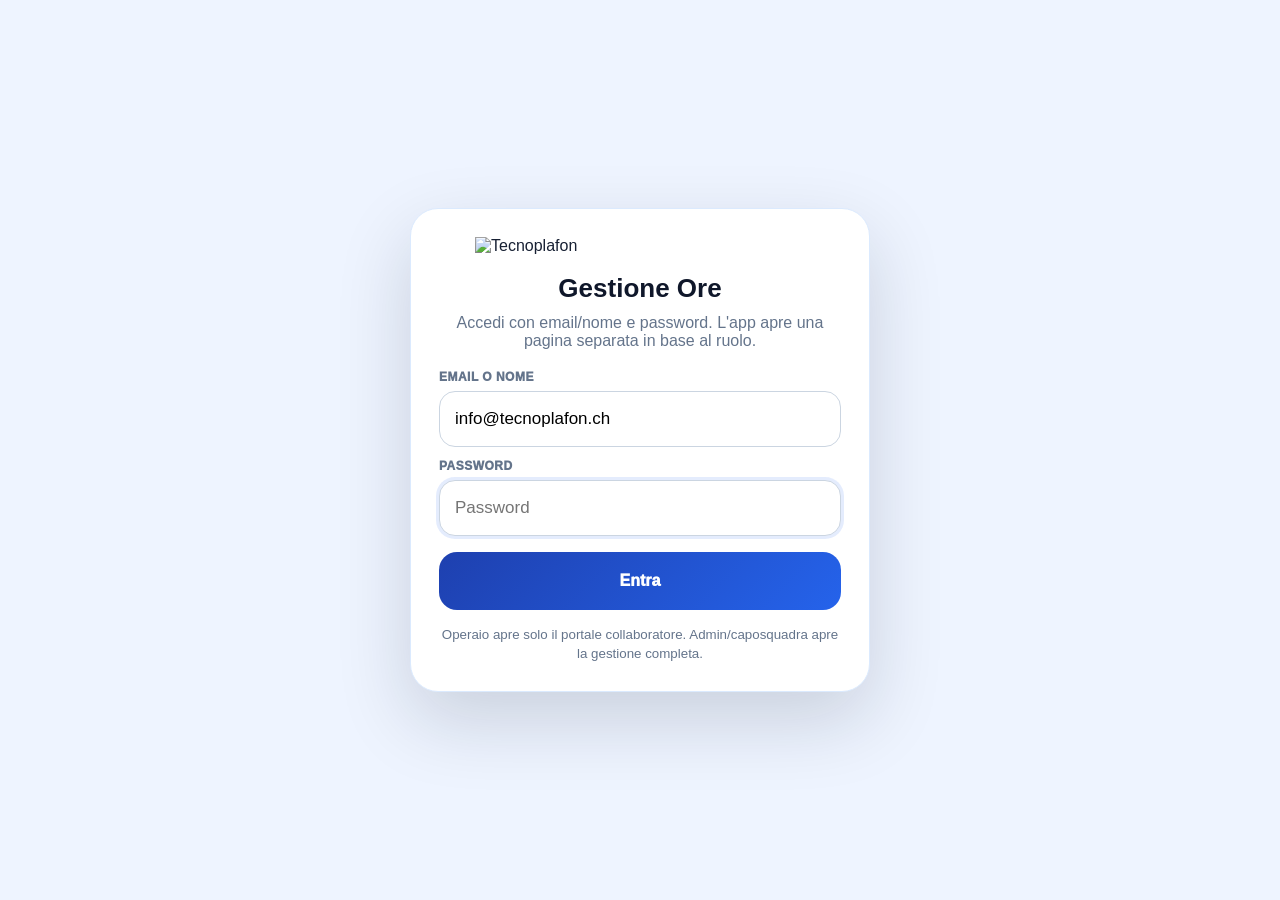
==== commit 025f44a6: "Add files via upload" ====
--- a/index.html
+++ b/index.html
@@ -3,1225 +3,73 @@
 <head>
   <meta charset="UTF-8" />
   <meta name="viewport" content="width=device-width, initial-scale=1.0" />
-  <title>Tecnoplafon - Gestione Ore Collaboratori v47 - Regole finali</title>
-  
-
+  <title>Tecnoplafon - Accesso</title>
   <link rel="stylesheet" href="style.css" />
+  <style>
+    body{margin:0;background:#eef4ff;font-family:Inter,Arial,sans-serif;min-height:100vh;display:grid;place-items:center;padding:18px;box-sizing:border-box}
+    .tp-full-login-card{width:min(460px,100%);background:#fff;border:1px solid #dbeafe;border-radius:28px;box-shadow:0 28px 75px rgba(15,23,42,.16);padding:28px;box-sizing:border-box}
+    .tp-full-login-logo{display:flex;justify-content:center;margin-bottom:18px}.tp-full-login-logo img{width:min(330px,86vw);max-height:105px;object-fit:contain}
+    h1{margin:0;text-align:center;color:#0f172a;font-size:26px}p{text-align:center;color:#64748b;margin:10px 0 20px}label{display:block;margin:12px 0 7px;font-size:12px;font-weight:950;color:#64748b;text-transform:uppercase}
+    input{width:100%;min-height:56px;border:1px solid #cbd5e1;border-radius:16px;padding:14px 15px;font-size:17px;box-sizing:border-box}
+    #loginError{display:none;margin-top:12px;padding:12px;border-radius:14px;background:#fef2f2;border:1px solid #fecaca;color:#991b1b;font-weight:800;line-height:1.35}
+    button{margin-top:16px;width:100%;min-height:58px;border:0;border-radius:18px;background:linear-gradient(135deg,#1e40af,#2563eb);color:white;font-weight:950;font-size:16px;cursor:pointer}small{display:block;margin-top:16px;color:#64748b;text-align:center;line-height:1.4}
+  </style>
 </head>
-<body class="worker-view">
-
-<button id="tpLogoutBtn" type="button" onclick="tpLogoutTecnoplafonFinale()">🚪 Logout</button>
-
-<div id="tpFullLogin">
+<body>
   <div class="tp-full-login-card">
-    <div class="tp-full-login-logo">
-      <img src="https://tecnoplafon.ch/wp-content/uploads/2019/08/TECNOPLAFON-logo_v01.png" alt="Tecnoplafon">
-    </div>
+    <div class="tp-full-login-logo"><img src="https://tecnoplafon.ch/wp-content/uploads/2019/08/TECNOPLAFON-logo_v01.png" alt="Tecnoplafon"></div>
     <h1>Gestione Ore</h1>
-    <p>Accedi con email e password Supabase.</p>
-
-    <label>Email</label>
-    <input id="tpFullEmail" type="email" value="info@tecnoplafon.ch" autocomplete="username">
-
+    <p>Accedi con email/nome e password. L'app apre una pagina separata in base al ruolo.</p>
+    <label>Email o nome</label>
+    <input id="loginEmail" type="text" value="info@tecnoplafon.ch" autocomplete="username">
     <label>Password</label>
-    <input id="tpFullPassword" type="password" placeholder="Password" autocomplete="current-password" onkeydown="if(event.key==='Enter'){tpFullLoginSubmit()}">
-
-    <div id="tpFullLoginError"></div>
-
-    <button id="tpFullLoginBtn" onclick="tpFullLoginSubmit()">Entra</button>
-
-    <small>Admin e collaboratori usano lo stesso accesso. Il ruolo viene letto da Supabase.</small>
+    <input id="loginPassword" type="password" placeholder="Password" autocomplete="current-password" onkeydown="if(event.key==='Enter'){login()}" autofocus>
+    <div id="loginError"></div>
+    <button id="loginBtn" onclick="login()">Entra</button>
+    <small>Operaio apre solo il portale collaboratore. Admin/caposquadra apre la gestione completa.</small>
   </div>
-</div>
-
-<button id="adminFloatingBtn" type="button" class="admin-floating-access" onclick="event.preventDefault(); event.stopPropagation(); openAdminAccess(); return false;">🔐 Accesso admin</button>
-
-<div class="app">
-  <aside>
-    <div class="brand">
-      <div class="logo">TP</div>
-      <div>
-        <h1>Tecnoplafon</h1>
-        <span>Gestione ore collaboratori</span>
-      </div>
-    </div>
-    <nav>
-      <button class="active" onclick="showSection('operaio')">👷 Area operaio</button>
-      <button class="admin-only-nav" onclick="showSection('admin')">🛠️ Area admin / modifica ore</button>
-      <button class="admin-only-nav" onclick="showSection('ore')">⏱️ Raccolta ore</button>
-      <button class="admin-only-nav" onclick="showSection('raccoltaOperai')">📊 Raccolta operai</button>
-      <button class="admin-only-nav" onclick="showSection('cantieri')">🏗️ Cantieri</button>
-      <button class="admin-only-nav" onclick="showSection('lavorazioni')">🧩 ID lavorazioni</button>
-      <button class="admin-only-nav" onclick="showSection('collaboratori')">👥 Collaboratori</button>
-      <button class="admin-only-nav" onclick="showSection('regole')">⚙️ Regole e rimborsi</button>
-      <button class="admin-only-nav" onclick="showSection('calendari')">📅 Calendari</button>
-      <button class="admin-only-nav" onclick="showSection('economia')">💰 Economia cantiere</button>
-    </nav>
-    <div class="sidebar-note">
-      Demo iniziale professionale. I dati sono simulati per iniziare a lavorare su struttura, schermate e regole.
-    </div>
-  </aside>
-
-  <main>
-    <header>
-      <div>
-        <h2 id="pageTitle">Area operaio</h2>
-        <p id="pageSubtitle">Portale collaboratore: inserimento ore, richieste e riepilogo personale.</p>
-      </div>
-      <div class="header-actions">
-        <button id="adminAccessBtn" type="button" class="admin-login-btn" onclick="event.preventDefault(); event.stopPropagation(); openAdminAccess(); return false;">🔐 Accesso admin</button>
-        <button id="adminLogoutBtn" class="admin-logout-btn" onclick="logoutAdmin()">👷 Torna vista operaio</button>
-        <div class="role-switch">
-          <button class="active" onclick="showSection('operaio')">Operaio</button>
-          <button onclick="showSection('admin')">Admin</button>
-        </div>
-      </div>
-    </header>
-
-    <section id="operaio" class="section">
-      <div class="grid">
-        <div class="card span-12">
-          <h3>Portale collaboratore</h3>
-          <div class="quick">
-            <button class="big-btn" onclick="openWorkerWindow('ore')">
-              <b>⏱️ Ore</b>
-              <span>Inserimento ore del giorno corrente con cantiere, ID + categoria, lavorazione, pausa e note.</span>
-            </button>
-            <button class="big-btn" onclick="openWorkerWindow('vacanze')">
-              <b>🌴 Vacanze / ore libere</b>
-              <span>Richiesta vacanze, permessi, recuperi o ore libere con approvazione admin.</span>
-            </button>
-            <button class="big-btn" onclick="openWorkerWindow('calendario')">
-              <b>📋 Riepilogo</b>
-              <span>Riepilogo personale mensile con ore, ferie, giorni liberi e richieste. Nessun dato economico.</span>
-            </button>
-          </div>
-          <div class="mobile-helper">
-            Su iPhone, quando il collaboratore clicca un bottone, si apre subito una finestra dedicata con i campi in fila e pulsanti grandi.
-          </div>
-          <div class="alert worker-only-card" style="margin-top:14px">
-            Vista collaboratore pulita e sicura: disponibili solo Ore, Vacanze / ore libere e Riepilogo personale. Tutte le informazioni economiche restano solo lato admin.
-          </div>
-        </div>
-
-        <div id="formOre" class="card span-7">
-          <h3>Inserimento ore operaio</h3>
-          <div class="alert">
-            Regole finali pubblicazione: le ore da segnare sono dettate dalle regole admin. L’admin imposta il totale ore giornaliero previsto per orario invernale/estivo, i limiti di data, festivi e vacanze bloccate. La trasferta non è presente lato operaio.
-          </div>
-          <br>
-          <div class="form-grid">
-            <div class="f6">
-              <label>Data</label>
-              <input id="dataOre" type="date">
-            </div>
-            <div class="f6">
-              <label>Cantiere</label>
-              <select id="operaioCantiereSelect" onchange="syncEconomicPreview()">
-                <option>Lugano Centro - attivo</option>
-                <option>Paradiso Residenza - attivo</option>
-                <option>Viganello Appartamenti - attivo</option>
-              </select>
-            </div>
-            <div class="f12">
-              <label>ID + Categoria in unica finestra</label>
-              <select id="categoriaSelect" onchange="aggiornaLavorazioni()">
-                <option value="100">100 — Cartongesso</option>
-                <option value="200">200 — Rasatura / Intonaco</option>
-                <option value="300">300 — Isolamento</option>
-                <option value="400">400 — Pittura</option>
-                <option value="500">500 — Preparazione cantiere</option>
-                <option value="600">600 — Extra / Regia</option>
-              </select>
-            </div>
-            <div class="f12">
-              <label>Lavorazione specifica collegata</label>
-              <select id="lavorazioneSelect"></select>
-            </div>
-            <div class="f3">
-              <label>Dalle</label>
-              <input id="oraDaDesktop" type="time" value="07:00" onchange="calcolaOreDesktop()">
-            </div>
-            <div class="f3">
-              <label>Alle</label>
-              <input id="oraADesktop" type="time" value="16:00" onchange="calcolaOreDesktop()">
-            </div>
-            <div class="f3">
-              <label>Pausa</label>
-              <input id="pausaDesktop" type="number" min="0" step="0.25" value="0.5" onchange="calcolaOreDesktop()">
-            </div>
-            <div class="f3">
-              <label>Ore</label>
-              <input id="oreDesktop" type="number" min="0" max="12" step="0.25" value="8">
-            </div>
-            <div class="f12">
-              <label>Stato</label>
-              <select>
-                <option>Da approvare</option>
-                <option>Bozza</option>
-              </select>
-            </div>
-            <div class="f12">
-              <label>Note</label>
-              <textarea placeholder="Descrizione breve del lavoro svolto"></textarea>
-            </div>
-            <div class="f12">
-              <button class="primary" onclick="salvaOreCollegate()">Invia ore e collega al cantiere</button>
-              <button class="secondary" onclick="demoSave()">Salva bozza</button>
-            </div>
-          </div>
-        </div>
-
-        <div class="card span-5">
-          <h3>Controlli automatici</h3>
-          <div class="rule-list">
-            <div class="rule"><b>Regole admin</b><small>Le ore da segnare seguono il totale giornaliero impostato dall’admin per orario invernale o estivo.</small></div>
-            <div class="rule"><b>Festivi / vacanze</b><small>Giorni festivi e vacanze assegnate sono bloccati: nessun inserimento ore.</small></div>
-            <div class="rule"><b>Max ore</b><small>Massimo giornaliero deciso dall’admin.</small></div>
-            <div class="rule"><b>ID + Categoria</b><small>Scelta obbligatoria in una sola finestra.</small></div>
-            <div class="rule"><b>Trasferta</b><small>Non visibile e non modificabile dall’operaio.</small></div>
-          </div>
-          <h3 style="margin-top:18px">Tabella operaio senza trasferta</h3>
-          <table>
-            <thead><tr><th>Data</th><th>Cantiere</th><th>ID + categoria</th><th>Ore</th></tr></thead>
-            <tbody>
-              <tr><td>Oggi</td><td>Lugano Centro</td><td>100 — Cartongesso</td><td>8</td></tr>
-              <tr><td>Oggi</td><td>Paradiso</td><td>200 — Rasatura</td><td>2</td></tr>
-            </tbody>
-          </table>
-        </div>
-
-        <div id="formVacanze" class="card span-5">
-          <h3>Richiesta vacanze / ore libere</h3>
-          <div class="form-grid">
-            <div class="f6"><label>Tipo richiesta</label><select><option>Vacanze</option><option>Ore libere</option><option>Permesso</option><option>Recupero ore</option></select></div>
-            <div class="f6"><label>Periodo</label><input type="text" placeholder="es. 15.07 - 19.07"></div>
-            <div class="f12"><label>Motivo / note</label><textarea></textarea></div>
-            <div class="f12"><button class="primary" onclick="demoSave()">Invia richiesta</button></div>
-          </div>
-        </div>
-
-        <div id="calOperaio" class="card span-7">
-          <h3>Riepilogo personale mensile</h3>
-          <div class="calendar" id="calendarOperaio"></div>
-          <div class="legend">
-            <span><i class="status-dot dot-green"></i> Ore approvate</span>
-            <span><i class="status-dot" style="background:var(--yellow)"></i> Da controllare</span>
-            <span><i class="status-dot" style="background:var(--blue)"></i> Vacanza</span>
-            <span><i class="status-dot" style="background:var(--gray)"></i> Non lavorativo</span>
-          </div>
-        </div>
-      </div>
-    </section>
-
-    <section id="admin" class="section hidden">
-      <div class="grid">
-        <div class="card span-3"><h3>Ore oggi</h3><p style="font-size:34px;margin:0;color:#0f172a;font-weight:950">34.5</p><p>Ore raccolte oggi</p></div>
-        <div class="card span-3"><h3>Da approvare</h3><p style="font-size:34px;margin:0;color:#92400e;font-weight:950">7</p><p>Registrazioni da verificare</p></div>
-        <div class="card span-3"><h3>Non segnate</h3><p style="font-size:34px;margin:0;color:#991b1b;font-weight:950">2</p><p>Collaboratori in rosso</p></div>
-        <div class="card span-3"><h3>Cantieri attivi</h3><p id="adminCantieriAttivi" style="font-size:34px;margin:0;color:#1e3a8a;font-weight:950">8</p><p>Con raccolta ore attiva</p></div>
-
-        <div class="card span-7">
-          <h3>Inserimento cantiere con km per regole rimborsi</h3>
-          <p>Qui l’admin inserisce il cantiere e la tratta semplice in km. L’app calcola automaticamente indennità giornaliera e AVS.</p>
-          <div class="form-grid">
-            <div class="f6"><label>Nome cantiere</label><input id="adminNomeCantiere" placeholder="Es. Lugano Centro"></div>
-            <div class="f6"><label>Cliente</label><input id="adminClienteCantiere" placeholder="Cliente"></div>
-            <div class="f6"><label>Indirizzo / luogo</label><input id="adminIndirizzoCantiere" placeholder="Indirizzo cantiere"></div>
-            <div class="f3"><label>Km tratta semplice</label><input id="adminKmCantiere" type="number" min="0" step="0.1" value="12" oninput="previewRegolaKm()"></div>
-            <div class="f3"><label>Stato</label><select id="adminStatoCantiere"><option>Attivo</option><option>Sospeso</option><option>Terminato</option></select></div>
-            <div class="f12">
-              <div class="km-rule-preview">
-                <div id="kmCard1" class="km-card"><b>0–30 km</b><span>fr. 15.-</span></div>
-                <div id="kmCard2" class="km-card"><b>31–40 km</b><span>fr. 20.-</span></div>
-                <div id="kmCard3" class="km-card"><b>41–60 km</b><span>fr. 27.-</span></div>
-                <div id="kmCard4" class="km-card"><b>oltre 60 km</b><span>fr. 37.-</span></div>
-              </div>
-            </div>
-            <div class="f4"><label>Indennità calcolata</label><input id="adminIndennitaCantiere" readonly value="15.-"></div>
-            <div class="f4"><label>AVS</label><input id="adminAvsCantiere" readonly value="No"></div>
-            <div class="f4"><label>Regola applicata</label><input id="adminRegolaCantiere" readonly value="0–30 km"></div>
-            <div class="f12"><button class="primary" onclick="aggiungiCantiereAdmin()">Salva cantiere</button></div>
-          </div>
-        </div>
-
-        <div class="card span-5">
-          <h3>Inserimento operaio</h3>
-          <p>L’admin può creare un operaio, attivarlo o terminarlo. Se terminato, l’accesso viene bloccato ma lo storico resta.</p>
-          <div class="form-grid">
-            <div class="f12"><label>Nome collaboratore</label><input id="adminNomeOperaio" placeholder="Nome e cognome"></div>
-            <div class="f12"><label>Email / utente</label><input id="adminEmailOperaio" placeholder="utente@tecnoplafon.ch"></div>
-            <div class="f6"><label>Ruolo</label><select id="adminRuoloOperaio"><option>Operaio</option><option>Caposquadra</option><option>Admin</option></select></div>
-            <div class="f6"><label>Stato</label><select id="adminStatoOperaio"><option>Attivo</option><option>Terminato</option></select></div>
-            <div class="f6"><label>Password iniziale</label><input id="adminPasswordOperaio" type="password" placeholder="••••••••"></div>
-            <div class="f6"><label>Max ore giorno</label><input id="adminMaxOreOperaio" type="number" value="10" min="0" step="0.25"></div>
-            <div class="f12"><button class="primary" onclick="aggiungiOperaioAdmin()">Salva operaio</button></div>
-          </div>
-        </div>
-
-        <div class="card span-12">
-          <h3>Presenza inserimento ore oggi</h3>
-          <p>Admin vede tutti i collaboratori: verde se hanno segnato le ore, rosso se non le hanno segnate.</p>
-          <div class="presence-always-actions">
-            <button id="btnPresenzeTutti" class="presence-action-btn active" onclick="setAdminPresenceFilter('tutti')">👥 Tutti <span id="countPresenzeTutti" class="mini-count">0</span></button>
-            <button id="btnPresenzeSegnate" class="presence-action-btn green" onclick="setAdminPresenceFilter('segnate')">✅ Ore oggi segnate <span id="countPresenzeSegnate" class="mini-count">0</span></button>
-            <button id="btnPresenzeDaSegnare" class="presence-action-btn red" onclick="setAdminPresenceFilter('daSegnare')">🔴 Da segnare <span id="countPresenzeDaSegnare" class="mini-count">0</span></button>
-          </div>
-          <button class="collapse-toggle" onclick="toggleCollapse('adminPresenzeCollapse')">
-            Mostra / nascondi presenza inserimento ore
-            <span>utile quando diventano tanti</span>
-          </button>
-          <div id="adminPresenzeCollapse" class="collapsible-content open">
-            <table>
-              <thead><tr><th>Stato</th><th>Collaboratore</th><th>Ore oggi</th><th>Ultimo inserimento</th><th>Avviso</th></tr></thead>
-              <tbody id="adminPresenzeBody">
-                <tr><td><span class="badge ok"><i class="status-dot dot-green"></i> Verde</span></td><td>Mario Rossi</td><td>8</td><td>07:18</td><td>Ore segnate</td></tr>
-                <tr><td><span class="badge ok"><i class="status-dot dot-green"></i> Verde</span></td><td>Luca Bianchi</td><td>8.5</td><td>07:34</td><td>Ore segnate</td></tr>
-                <tr><td><span class="badge bad"><i class="status-dot dot-red"></i> Rosso</span></td><td>Gianni Verdi</td><td>0</td><td>-</td><td>Mancano ore del giorno</td></tr>
-                <tr><td><span class="badge bad"><i class="status-dot dot-red"></i> Rosso</span></td><td>Marco Neri</td><td>0</td><td>-</td><td>Mancano ore del giorno</td></tr>
-              </tbody>
-            </table>
-          </div>
-        </div>
-
-        <div class="card span-12">
-          <h3>Cantieri inseriti con regole km</h3>
-          <button class="collapse-toggle" onclick="toggleCollapse('adminCantieriCollapse')">
-            Mostra / nascondi cantieri inseriti
-            <span>utile quando diventano tanti</span>
-          </button>
-          <div id="adminCantieriCollapse" class="collapsible-content open">
-            <div class="status-filter-row">
-              <button id="btnCantieriAttivi" class="status-filter-btn active" onclick="setAdminView('cantieri','Attivo')">
-                Attivi <span id="countCantieriAttivi" class="mini-count">0</span>
-              </button>
-              <button id="btnCantieriTerminati" class="status-filter-btn" onclick="setAdminView('cantieri','Terminato')">
-                Terminati <span id="countCantieriTerminati" class="mini-count">0</span>
-              </button>
-            </div>
-            <div class="table-note-small">Vedi una sola sezione per volta. I totali generali continuano comunque a contare anche i terminati.</div>
-            <table>
-              <thead><tr><th>Cantiere</th><th>Cliente</th><th>Km</th><th>Indennità</th><th>AVS</th><th>Stato</th><th>Azioni</th></tr></thead>
-              <tbody id="adminCantieriBody"></tbody>
-            </table>
-          </div>
-        </div>
-
-        <div class="card span-12">
-          <h3>Operai inseriti: attiva / termina</h3>
-          <button class="collapse-toggle" onclick="toggleCollapse('adminOperaiCollapse')">
-            Mostra / nascondi operai inseriti
-            <span>utile quando diventano tanti</span>
-          </button>
-          <div id="adminOperaiCollapse" class="collapsible-content open">
-            <div class="status-filter-row">
-              <button id="btnOperaiAttivi" class="status-filter-btn active" onclick="setAdminView('operai','Attivo')">
-                Attivi <span id="countOperaiAttivi" class="mini-count">0</span>
-              </button>
-              <button id="btnOperaiTerminati" class="status-filter-btn" onclick="setAdminView('operai','Terminato')">
-                Terminati <span id="countOperaiTerminati" class="mini-count">0</span>
-              </button>
-            </div>
-            <div class="table-note-small">Mostra solo attivi oppure solo terminati. Lo storico dei terminati resta e continua a contare nei totali generali.</div>
-            <table>
-              <thead><tr><th>Collaboratore</th><th>Email / utente</th><th>Ruolo</th><th>Stato</th><th>Max ore</th><th>Password</th><th>Azioni</th></tr></thead>
-              <tbody id="adminOperaiBody"></tbody>
-            </table>
-          </div>
-        </div>
-      </div>
-    </section>
-
-    <section id="ore" class="section hidden">
-      <div class="card">
-        <h3>Raccolta ore admin</h3>
-        <table>
-          <thead><tr><th>Collaboratore</th><th>Data</th><th>Cantiere</th><th>ID + Categoria</th><th>Lavorazione</th><th>Ore</th><th>Stato</th></tr></thead>
-          <tbody>
-            <tr><td>Mario Rossi</td><td>03.06.2026</td><td>Lugano Centro</td><td>100 — Cartongesso</td><td>Controsoffitto</td><td>8</td><td><span class="badge wait">Da approvare</span></td></tr>
-            <tr><td>Luca Bianchi</td><td>03.06.2026</td><td>Paradiso</td><td>200 — Rasatura</td><td>Rasatura pareti</td><td>8.5</td><td><span class="badge ok">Approvato</span></td></tr>
-            <tr><td>Anna Gallo</td><td>03.06.2026</td><td>Viganello</td><td>300 — Isolamento</td><td>Isolamento acustico</td><td>7.5</td><td><span class="badge info">In controllo</span></td></tr>
-          </tbody>
-        </table>
-      </div>
-    </section>
-
-    <section id="raccoltaOperai" class="section hidden">
-      <div class="grid">
-        <div class="card span-12 no-print-card">
-          <h3>Raccolta operai: cantiere, tipologia e totali</h3>
-          <p>Vista admin per controllare le ore raccolte. Puoi filtrare per collaboratore, cantiere e lavorazione; anche la stampa regie usa gli stessi filtri.</p>
-          <div class="form-grid">
-            <div class="f4">
-              <label>Collaboratore</label>
-              <select id="raccoltaOperaioSelect" onchange="renderRaccoltaOperai()"></select>
-            </div>
-            <div class="f4">
-              <label>Mese stampa</label>
-              <input id="raccoltaMese" type="month" value="2026-06" onchange="renderRaccoltaOperai()">
-            </div>
-            <div class="f4">
-              <label>Filtro cantiere</label>
-              <select id="raccoltaCantiereSelect" onchange="renderRaccoltaOperai()">
-                <option value="__ALL__">Tutti i cantieri</option>
-              </select>
-            </div>
-            <div class="f4">
-              <label>Filtro lavorazione</label>
-              <select id="raccoltaLavorazioneSelect" onchange="renderRaccoltaOperai()">
-                <option value="__ALL__">Tutte le lavorazioni</option>
-              </select>
-            </div>
-            <div class="f4">
-              <label>Azioni</label>
-              <button class="primary" onclick="renderRaccoltaOperai()">Aggiorna</button>
-              <button class="secondary" onclick="stampaMensileCollaboratore()">Stampa mensile</button>
-              <button class="secondary" onclick="stampaRegie()">🖨️ Stampa regie</button>
-              <button class="primary edit-open-admin-btn" onclick="scrollToRigheModificaOre()">✏️ Trova pulsanti modifica</button>
-            </div>
-          </div>
-        </div>
-
-        <div class="card span-12 no-print-card">
-          <h3>Totali raccolta operai</h3>
-          <div class="analytics-kpis">
-            <div class="analytics-kpi"><span>Ore totali</span><b id="raccoltaTotOre">0</b></div>
-            <div class="analytics-kpi"><span>Trasferte totali</span><b id="raccoltaTotTrasferte">CHF 0</b></div>
-            <div class="analytics-kpi"><span>Giorni AVS sì</span><b id="raccoltaAvsSi">0</b></div>
-            <div class="analytics-kpi"><span>Giorni AVS no</span><b id="raccoltaAvsNo">0</b></div>
-          </div>
-          <div class="trend-table-wrap" style="margin-top:14px"><table id="raccoltaOperaiTable" class="trend-table"></table></div>
-        </div>
-
-        <div id="raccoltaOreDettaglioCard" class="card span-12 no-print-card">
-          <h3>✏️ Modifica ore collaboratori</h3>
-          <div class="edit-visible-callout">
-            Qui sotto compaiono gli inserimenti ore già salvati. Premi <b>Modifica</b> sulla riga desiderata: si apre l'Area admin e puoi modificare davvero l'inserimento salvato, cioè ore, cantiere, lavorazione e tipologia del lavoro.
-          </div>
-          <div class="trend-table-wrap" style="margin-top:14px"><table id="raccoltaOreDettaglioTable" class="trend-table"></table></div>
-        </div>
-
-        <div class="card span-12">
-          <div id="stampaMensileCollaboratore" class="print-panel">
-            <div class="print-head">
-              <div>
-                <h4>Tecnoplafon - Stampa mensile collaboratore</h4>
-                <p id="printCollaboratoreInfo">Collaboratore: -</p>
-              </div>
-              <div class="print-meta">
-                <b>Mese:</b> <span id="printMeseInfo">-</span><br>
-                Regole: AVS entro 10 km = Sì, oltre 10 km = No<br>
-                Trasferte: 0-30 km CHF 15, 31-40 km CHF 20, 41-60 km CHF 27, oltre 60 km CHF 37
-              </div>
-            </div>
-            <div class="timesheet-summary no-print">
-              <div class="box"><span>Ore mese</span><b id="printTotOre">0</b></div>
-              <div class="box"><span>Trasferte</span><b id="printTotTrasferte">CHF 0</b></div>
-              <div class="box"><span>AVS sì</span><b id="printAvsSi">0</b></div>
-              <div class="box"><span>AVS no</span><b id="printAvsNo">0</b></div>
-            </div>
-            <div class="print-section-title">Dettagli giornalieri</div>
-            <div class="trend-table-wrap"><table id="printDettaglioMensile" class="trend-table monthly-print-table"></table></div>
-
-            <div class="print-section-title">Riepilogo trasferte</div>
-            <p class="mini-note no-print">Le trasferte sono raggruppate per fascia/importo giornaliero. Sono visibili anche i giorni assoggettati AVS sì e AVS no.</p>
-            <div class="trend-table-wrap"><table id="printRiepilogoTrasferte" class="trend-table monthly-print-table"></table></div>
-
-            <div class="print-section-title">AVS</div>
-            <div class="trend-table-wrap"><table id="printRiepilogoAvs" class="trend-table monthly-print-table"></table></div>
-            <div class="admin-economic-only no-print">
-              <div class="print-section-title">Riepilogo interno per cantiere e tipologia</div>
-              <p class="mini-note">Solo admin: non viene stampato nella copia mensile del collaboratore.</p>
-              <div class="trend-table-wrap"><table id="printRiepilogoMensile" class="trend-table monthly-print-table"></table></div>
-            </div>
-            <div class="signature-row no-print">
-              <div class="signature-box">Firma collaboratore</div>
-              <div class="signature-box">Firma responsabile</div>
-            </div>
-          </div>
-        </div>
-
-        <div id="stampaRegieCard" class="card span-12 regie-print-card">
-          <div id="stampaRegie" class="print-panel regie-print-panel">
-            <div class="regia-print-only-label">Foglio regia stampabile</div>
-            <div class="print-head">
-              <div>
-                <h4>Regia - foglio stampabile</h4>
-                <p id="printRegieInfo">Regia: -</p>
-              </div>
-              <div class="print-meta">
-                <b>Mese:</b> <span id="printRegieMeseInfo">-</span><br>
-                Solo regie filtrate per cantiere/lavorazione.<br>
-                Selezione: <span id="printRegieFiltroInfo">-</span>
-              </div>
-            </div>
-            <div class="regie-summary-boxes no-print">
-              <div class="box"><span>Ore regie</span><b id="printRegieTotOre">0</b></div>
-              <div class="box"><span>Giorni regie</span><b id="printRegieGiorni">0</b></div>
-              <div class="box"><span>Cantieri</span><b id="printRegieCantieri">0</b></div>
-              <div class="box"><span>Righe</span><b id="printRegieRighe">0</b></div>
-            </div>
-
-            <div class="print-section-title">Resoconto regie</div>
-            <div class="trend-table-wrap"><table id="printRegieDettaglio" class="trend-table monthly-print-table"></table></div>
-
-            <div class="riepilogo-regie-section no-print">
-              <div class="print-section-title">Riepilogo regie per cantiere</div>
-              <div id="printRegieRiepilogoWrap" class="trend-table-wrap"><table id="printRegieRiepilogo" class="trend-table monthly-print-table"></table></div>
-            </div>
-
-            <div class="firma-accettazione">
-              <h4>Firma per accettazione</h4>
-              <p>Con la firma si accetta la regia stampata sopra, comprensiva di cantiere, lavorazione, giornata e ore indicate.</p>
-              <div class="signature-row">
-                <div class="signature-box">Firma cliente / direzione lavori</div>
-                <div class="signature-box">Firma Tecnoplafon</div>
-              </div>
-            </div>
-          </div>
-        </div>
-      </div>
-    </section>
-
-    <section id="cantieri" class="section hidden">
-      <div class="grid">
-        <div class="card span-8">
-          <h3>Gestione cantieri</h3>
-          <p>I cantieri sono collegati anche alle regole rimborsi tramite km tratta semplice.</p>
-          <table>
-            <thead><tr><th>Cantiere</th><th>Cliente</th><th>Km</th><th>Indennità</th><th>AVS</th><th>Stato</th><th>Ore previste</th><th>Ore reali</th></tr></thead>
-            <tbody id="cantieriGestioneBody"></tbody>
-          </table>
-        </div>
-        <div class="card span-4">
-          <h3>Nuovo cantiere</h3>
-          <div class="form-grid">
-            <div class="f12"><label>Nome cantiere</label><input id="cantNome"></div>
-            <div class="f12"><label>Cliente</label><input id="cantCliente"></div>
-            <div class="f12"><label>Indirizzo</label><input id="cantIndirizzo"></div>
-            <div class="f6"><label>Km tratta semplice</label><input id="cantKm" type="number" value="12" min="0" step="0.1"></div>
-            <div class="f6"><label>Ore previste</label><input id="cantOrePreviste" type="number" value="0"></div>
-            <div class="f6"><label>Stato</label><select id="cantStato"><option>Attivo</option><option>Sospeso</option><option>Terminato</option></select></div>
-            <div class="f6"><label>Calcolo</label><input id="cantCalcolo" readonly value="automatico"></div>
-            <div class="f12"><button class="primary" onclick="aggiungiCantiereDaSezione()">Salva cantiere</button></div>
-          </div>
-        </div>
-      </div>
-    </section>
-
-    <section id="lavorazioni" class="section hidden">
-      <div class="grid">
-        <div class="card span-7">
-          <h3>ID lavorazioni e categorie</h3>
-          <p>L’admin prepara una lista unica. L’operaio sceglie in una sola finestra “ID + Categoria”.</p>
-          <table>
-            <thead><tr><th>ID</th><th>Categoria</th><th>Lavorazioni collegate</th><th>Stato</th></tr></thead>
-            <tbody>
-              <tr><td>100</td><td>Cartongesso</td><td>Pareti, controsoffitti, velette, botole, contropareti</td><td><span class="badge ok">Attivo</span></td></tr>
-              <tr><td>200</td><td>Rasatura / Intonaco</td><td>Rasatura, stabilitura, ripristini</td><td><span class="badge ok">Attivo</span></td></tr>
-              <tr><td>300</td><td>Isolamento</td><td>Lana minerale, acustico, termico</td><td><span class="badge ok">Attivo</span></td></tr>
-              <tr><td>400</td><td>Pittura</td><td>Fondo, finitura, ritocchi</td><td><span class="badge ok">Attivo</span></td></tr>
-              <tr><td>500</td><td>Preparazione cantiere</td><td>Protezioni, demolizioni, pulizia</td><td><span class="badge ok">Attivo</span></td></tr>
-              <tr><td>600</td><td>Extra / Regia</td><td>Imprevisti, assistenze, lavori non previsti</td><td><span class="badge wait">Controllare</span></td></tr>
-            </tbody>
-          </table>
-        </div>
-        <div class="card span-5">
-          <h3>Crea / modifica ID + Categoria</h3>
-          <div class="form-grid">
-            <div class="f4"><label>ID</label><input value="700"></div>
-            <div class="f8"><label>Categoria</label><input placeholder="Nuova categoria"></div>
-            <div class="f12"><label>Lavorazioni collegate</label><textarea placeholder="Una lavorazione per riga"></textarea></div>
-            <div class="f6"><label>Stato</label><select><option>Attivo</option><option>Non attivo</option></select></div>
-            <div class="f6"><label>Collegamento costo</label><input placeholder="opzionale"></div>
-            <div class="f12"><button class="primary" onclick="demoSave()">Salva ID lavorazione</button></div>
-          </div>
-        </div>
-      </div>
-    </section>
-
-    <section id="collaboratori" class="section hidden">
-      <div class="grid">
-        <div class="card span-8">
-          <h3>Collaboratori attivi e terminati</h3>
-          <table>
-            <thead><tr><th>Collaboratore</th><th>Email / utente</th><th>Ruolo</th><th>Stato</th><th>Max ore</th><th>Password</th><th>Azioni</th></tr></thead>
-            <tbody id="collaboratoriBody"></tbody>
-          </table>
-        </div>
-        <div class="card span-4">
-          <h3>Scheda collaboratore</h3>
-          <div class="form-grid">
-            <div class="f12"><label>Nome</label><input id="collNome" placeholder="Nome e cognome"></div>
-            <div class="f12"><label>Email / utente</label><input id="collEmail" placeholder="utente@tecnoplafon.ch"></div>
-            <div class="f6"><label>Stato</label><select id="collStato"><option>Attivo</option><option>Terminato</option></select></div>
-            <div class="f6"><label>Ruolo</label><select id="collRuolo"><option>Operaio</option><option>Caposquadra</option><option>Admin</option></select></div>
-            <div class="f6"><label>Max ore giorno</label><input id="collMaxOre" type="number" value="10" min="0" step="0.25"></div>
-            <div class="f6"><label>Nuova password</label><input id="collPassword" type="password" placeholder="••••••••"></div>
-            <div class="f12"><button class="primary" onclick="aggiungiOperaioDaSezione()">Salva collaboratore</button></div>
-          </div>
-        </div>
-      </div>
-    </section>
-
-    <section id="regole" class="section hidden">
-      <div class="grid">
-        <div class="card span-6">
-          <h3>Regole inserimento ore</h3>
-          <div class="rule-list">
-            <div class="rule"><b>Ore previste admin</b><small>Il totale del giorno viene calcolato dalle regole admin: orario invernale o orario estivo.</small></div>
-            <div class="rule"><b>Massimo ore</b><small>Limite impostato dall’admin, esempio 10 ore al giorno.</small></div>
-            <div class="rule"><b>ID + Categoria obbligatorio</b><small>Scelta unica dalla lista admin.</small></div>
-            <div class="rule"><b>Cantiere attivo</b><small>Si possono scegliere solo cantieri attivi.</small></div>
-            <div class="rule"><b>Collaboratore terminato</b><small>Accesso bloccato, storico conservato.</small></div>
-            <div class="rule"><b>Ore extra</b><small>Segnalate per controllo e approvazione admin.</small></div>
-          </div>
-        </div>
-
-        <div class="card span-6">
-          <h3>Regola AVS rimborsi</h3>
-          <div class="alert">
-            Regola richiesta: entro i 10 km AVS sì; oltre i 10 km AVS no.
-          </div>
-          <br>
-          <table>
-            <thead><tr><th>Tratta</th><th>AVS</th><th>Nota</th></tr></thead>
-            <tbody>
-              <tr><td>0 – 10 km</td><td><span class="badge ok">Sì</span></td><td>Assoggettato AVS</td></tr>
-              <tr><td>Oltre 10 km</td><td><span class="badge bad">No</span></td><td>Non assoggettato AVS</td></tr>
-            </tbody>
-          </table>
-        </div>
-
-        <div class="card span-12">
-          <h3>Gestione mensile admin: ore, vacanze generali, festivi Ticino e regole orarie</h3>
-          <p>Seleziona un mese dell'anno, inserisci o modifica le ore dei collaboratori, registra vacanze generali, festivi Ticino automatici e imposta le regole che controllano l'inserimento ore lato operaio.</p>
-          <div class="admin-year-panel">
-            <label>Mesi dell'anno</label>
-            <div id="adminMonthGrid" class="month-grid"></div>
-            <div class="admin-month-kpis">
-              <div class="admin-month-kpi"><span>Mese selezionato</span><b id="adminMeseAttivoLabel">-</b></div>
-              <div class="admin-month-kpi"><span>Ore mese</span><b id="adminMeseOreTotali">0</b></div>
-              <div class="admin-month-kpi"><span>Vacanze / assenze</span><b id="adminMeseVacanzeTotali">0</b></div>
-              <div class="admin-month-kpi"><span>Regola max ore</span><b id="adminMeseMaxOre">10</b></div>
-            </div>
-
-            <div class="admin-subpanel open" style="display:block;margin-bottom:12px;background:#f8fbff">
-              <h3 style="margin-top:0">Totale ore fisso del mese</h3>
-              <p class="mini-note">Qui puoi scrivere il totale definitivo del mese selezionato. Quando lo fissi, il totale resta salvato e non cambia più anche se aggiungi o modifichi righe ore.</p>
-              <div class="form-grid">
-                <div class="f3"><label>Totale ore mese</label><input id="adminOreTotaleFisso" type="number" min="0" step="0.25" placeholder="Es. 168"></div>
-                <div class="f3"><label>Comando</label><button class="primary" onclick="adminSalvaTotaleOreFisso()">Fissa totale mese</button></div>
-                <div class="f3"><label>Sblocca</label><button class="secondary" onclick="adminSbloccaTotaleOreFisso()">Ricalcola automatico</button></div>
-                <div class="f3"><label>Stato</label><div id="adminOreFissoStato" class="alert" style="padding:10px 12px">Automatico</div></div>
-              </div>
-            </div>
-
-            <div class="admin-tabs">
-              <button id="tabOreMese" class="admin-tab active" onclick="setAdminMonthTab('ore')">Inserisci ore</button>
-              <button id="tabVacanzeMese" class="admin-tab" onclick="setAdminMonthTab('vacanze')">Vacanze generali</button>
-              <button id="tabRegoleMese" class="admin-tab" onclick="setAdminMonthTab('regole')">Regole orari</button>
-            </div>
-
-            <div id="panelOreMese" class="admin-subpanel open">
-              <h3>Inserimento / modifica ore collaboratori</h3>
-              <div id="adminOreEditBanner" class="admin-edit-banner">✏️ Modifica completa attiva: puoi cambiare giornata/data, ore lavorative, cantiere, lavorazione e tipologia di lavoro. Poi premi Aggiorna ore collaboratore.</div>
-              <div class="admin-edit-help">Per modificare un inserimento ore già salvato: premi <b>Modifica</b> nella riga sotto. La riga viene caricata qui e puoi cambiare <b>ore lavorative</b>, <b>cantiere</b>, <b>lavorazione</b> e <b>tipologia del lavoro</b>. Quando premi <b>Aggiorna ore collaboratore</b>, vengono aggiornati i dati salvati, non viene creata una doppia riga.</div>
-              <input id="adminOreEditIndex" type="hidden" value="">
-              <div class="form-grid">
-                <div class="f3"><label>Collaboratore / operaio</label><select id="adminOreCollaboratore"></select></div>
-                <div class="f3"><label>Giorno</label><input id="adminOreData" type="date"></div>
-                <div class="f3"><label>Cantiere</label><select id="adminOreCantiere"></select></div>
-                <div class="f3"><label>Tipologia lavoro / ID categoria</label><select id="adminOreCategoria" onchange="adminAggiornaLavorazioniMese(); adminAggiornaTipoEconomicoMese(true)"><option value="100">100 — Cartongesso</option><option value="200">200 — Rasatura / Intonaco</option><option value="300">300 — Isolamento</option><option value="400">400 — Pittura</option><option value="500">500 — Preparazione cantiere</option><option value="600">600 — Extra / Regia</option></select></div>
-                <div class="f3"><label>Tipologia economica lavoro</label><select id="adminOreTipoEconomico"></select></div>
-                <div class="f3"><label>Dalle</label><input id="adminOreDa" type="time" value="07:00" onchange="adminCalcolaOreMese()"></div>
-                <div class="f3"><label>Alle</label><input id="adminOreA" type="time" value="16:00" onchange="adminCalcolaOreMese()"></div>
-                <div class="f3"><label>Pausa</label><input id="adminOrePausa" type="number" min="0" step="0.25" value="1" onchange="adminCalcolaOreMese()"></div>
-                <div class="f3"><label>Ore calcolate</label><input id="adminOreTotale" type="number" min="0" step="0.25" value="8"></div>
-                <div class="f6"><label>Lavorazione specifica</label><select id="adminOreLavorazione" onchange="adminAggiornaTipoEconomicoMese(false)"></select></div>
-                <div class="f3"><label>Stato</label><select id="adminOreStato"><option>Approvato</option><option>Da approvare</option><option>In controllo</option></select></div>
-                <div class="f3"><label>Azione</label><button id="adminOreSaveBtn" class="primary" onclick="adminSalvaOreMese()">Salva ore nel mese</button></div>
-                <div class="f3"><label>Annulla modifica</label><button id="adminOreCancelBtn" class="secondary" style="display:none" onclick="adminAnnullaModificaOreMese()">Annulla modifica</button></div>
-              </div>
-            </div>
-
-            <div id="panelVacanzeMese" class="admin-subpanel">
-              <h3>Inserimento vacanze generali / chiusure aziendali</h3>
-              <p class="mini-note">Questa registrazione è generale: vale per tutti i collaboratori e non viene assegnata a un singolo operaio.</p>
-              <div class="form-grid">
-                <div class="f3"><label>Applicazione</label><input id="adminVacApplicazione" value="Generale / tutti" readonly></div>
-                <div class="f3"><label>Tipo</label><select id="adminVacTipo"><option>Vacanze generali</option><option>Chiusura aziendale</option><option>Giorno festivo</option><option>Ponte</option><option>Ore libere generali</option></select></div>
-                <div class="f3"><label>Dal</label><input id="adminVacDa" type="date"></div>
-                <div class="f3"><label>Al</label><input id="adminVacA" type="date"></div>
-                <div class="f9"><label>Note</label><input id="adminVacNote" placeholder="Es. chiusura aziendale, vacanze generali, ponte"></div>
-                <div class="f3"><label>Azione</label><button class="primary" onclick="adminSalvaVacanzaMese()">Salva vacanza generale</button></div>
-              </div>
-
-              <div class="ticino-holiday-panel">
-                <div class="ticino-holiday-head">
-                  <div>
-                    <h4>Festivi infrasettimanali Ticino automatici</h4>
-                    <p>Il programma calcola ogni anno i giorni festivi ufficiali del Ticino e inserisce solo quelli che cadono da lunedì a venerdì. Sono registrati come vacanze generali per tutti.</p>
-                  </div>
-                  <div class="admin-actions">
-                    <button class="tiny-btn green" onclick="adminInserisciFestiviTicinoAnno(true)">Aggiorna / inserisci festivi anno</button>
-                    <button class="tiny-btn red" onclick="adminRimuoviFestiviTicinoAnno()">Rimuovi festivi automatici anno</button>
-                  </div>
-                </div>
-                <div id="ticinoHolidayStatus" class="mini-note">Festivi automatici pronti.</div>
-                <div id="ticinoHolidayList" class="holiday-list"></div>
-              </div>
-            </div>
-
-            <div id="panelRegoleMese" class="admin-subpanel">
-              <h3>Regole orari per inserimento operaio</h3>
-              <p class="mini-note">Queste regole vengono controllate quando il collaboratore segna le ore. Se non rispetta orari, pausa o massimo ore, l'app lo avvisa e blocca il salvataggio.</p>
-              <div class="form-grid">
-                <div class="f3"><label>Ora minima entrata</label><input id="ruleOraMin" type="time" value="06:00"></div>
-                <div class="f3"><label>Ora massima uscita</label><input id="ruleOraMax" type="time" value="19:00"></div>
-                <div class="f3"><label>Pausa minima</label><input id="rulePausaMin" type="number" min="0" step="0.25" value="0.5"></div>
-                <div class="f3"><label>Max ore giorno</label><input id="ruleMaxOre" type="number" min="0" step="0.25" value="10"></div>
-                <div class="f3"><label>Ore giorno inverno</label><input id="ruleOreInverno" type="number" min="0" step="0.25" value="8"></div>
-                <div class="f3"><label>Ore giorno estate</label><input id="ruleOreEstate" type="number" min="0" step="0.25" value="8.5"></div>
-                <div class="f3"><label>Estate da mese</label><select id="ruleEstateDa"><option value="1">Gennaio</option><option value="2">Febbraio</option><option value="3">Marzo</option><option value="4" selected>Aprile</option><option value="5">Maggio</option><option value="6">Giugno</option><option value="7">Luglio</option><option value="8">Agosto</option><option value="9">Settembre</option><option value="10">Ottobre</option><option value="11">Novembre</option><option value="12">Dicembre</option></select></div>
-                <div class="f3"><label>Estate a mese</label><select id="ruleEstateA"><option value="1">Gennaio</option><option value="2">Febbraio</option><option value="3">Marzo</option><option value="4">Aprile</option><option value="5">Maggio</option><option value="6">Giugno</option><option value="7">Luglio</option><option value="8">Agosto</option><option value="9">Settembre</option><option value="10" selected>Ottobre</option><option value="11">Novembre</option><option value="12">Dicembre</option></select></div>
-                <div class="f3"><label>Solo giorno corrente</label><select id="ruleSoloOggi"><option value="si">Sì</option><option value="no">No</option></select></div>
-                <div class="f3"><label>Sabato / domenica</label><select id="ruleWeekend"><option value="blocca">Blocca</option><option value="avvisa">Avvisa solo</option><option value="permetti">Permetti</option></select></div>
-                <div class="f6"><label>Nota regola</label><input id="ruleNota" placeholder="Es. orario standard 07:00 - 16:00 con 1 ora pausa"></div>
-                <div class="f12"><button class="primary" onclick="salvaRegoleOrariAdmin()">Salva regole orari</button></div>
-              </div>
-              <div id="rulePreviewLine" class="rule-preview-line"></div>
-            </div>
-          </div>
-        </div>
-
-        <div class="card span-12">
-          <h3>Riepilogo mese selezionato</h3>
-          <div class="trend-table-wrap"><table id="adminMonthTable" class="trend-table"></table></div>
-        </div>
-
-        <div class="card span-12">
-          <h3>Regole rimborsi giornalieri secondo tratta stradale</h3>
-          <p>Tabella inserita come da foto allegata. Gestione visibile solo lato admin.</p>
-          <table class="reimburse-table">
-            <thead><tr><th>Tratta semplice di percorso stradale in km</th><th>Indennità giornaliera in fr.</th><th>AVS</th></tr></thead>
-            <tbody>
-              <tr><td>0 – 30 km</td><td class="money">15.-</td><td>0–10 km sì, oltre 10 km no</td></tr>
-              <tr><td>31 – 40 km</td><td class="money">20.-</td><td>No</td></tr>
-              <tr><td>41 – 60 km</td><td class="money">27.-</td><td>No</td></tr>
-              <tr><td>oltre i 60 km</td><td class="money">37.-</td><td>No</td></tr>
-            </tbody>
-          </table>
-        </div>
-
-        <div class="card span-12">
-          <h3>Editor regole admin</h3>
-          <div class="form-grid">
-            <div class="f3"><label>Max ore giorno</label><input type="number" value="10"></div>
-            <div class="f3"><label>Max ore settimana</label><input type="number" value="50"></div>
-            <div class="f3"><label>Solo giorno corrente</label><select><option>Sì</option><option>No</option></select></div>
-            <div class="f3"><label>Nota sopra ore</label><input type="number" value="8"></div>
-            <div class="f4"><label>Rimborso 0–30 km</label><input value="15.-"></div>
-            <div class="f4"><label>Rimborso 31–40 km</label><input value="20.-"></div>
-            <div class="f4"><label>Rimborso 41–60 km</label><input value="27.-"></div>
-            <div class="f4"><label>Rimborso oltre 60 km</label><input value="37.-"></div>
-            <div class="f4"><label>AVS entro 10 km</label><select><option>Sì</option><option>No</option></select></div>
-            <div class="f4"><label>AVS oltre 10 km</label><select><option>No</option><option>Sì</option></select></div>
-            <div class="f12"><button class="primary" onclick="demoSave()">Salva regole</button></div>
-          </div>
-        </div>
-      </div>
-    </section>
-
-    <section id="calendari" class="section hidden">
-      <div class="grid">
-        <div class="card span-6">
-          <h3>Calendario annuale aziendale</h3>
-          <div class="pill-row">
-            <span class="pill">Sabato non lavorativo</span>
-            <span class="pill">Domenica non lavorativa</span>
-            <span class="pill">Festivi bloccati</span>
-            <span class="pill">Chiusure aziendali</span>
-            <span class="pill">Vacanze obbligatorie</span>
-          </div>
-          <br>
-          <table>
-            <thead><tr><th>Data</th><th>Tipo</th><th>Regola</th></tr></thead>
-            <tbody>
-              <tr><td>01.08.2026</td><td>Festivo</td><td>Blocco inserimento ore</td></tr>
-              <tr><td>24.12–06.01</td><td>Chiusura aziendale</td><td>Vacanze obbligatorie</td></tr>
-              <tr><td>Ogni domenica</td><td>Non lavorativo</td><td>Blocco salvo autorizzazione</td></tr>
-            </tbody>
-          </table>
-        </div>
-        <div class="card span-6">
-          <h3>Calendario collaboratore lato admin</h3>
-          <div class="calendar" id="calendarAdmin"></div>
-          <div class="legend">
-            <span><i class="status-dot dot-green"></i> Ore approvate</span>
-            <span><i class="status-dot" style="background:var(--yellow)"></i> Da controllare</span>
-            <span><i class="status-dot" style="background:var(--red)"></i> Assenza/problema</span>
-            <span><i class="status-dot" style="background:var(--blue)"></i> Vacanza</span>
-            <span><i class="status-dot" style="background:var(--purple)"></i> Ore libere</span>
-            <span><i class="status-dot" style="background:var(--gray)"></i> Non lavorativo</span>
-            <span><i class="status-dot" style="background:var(--orange)"></i> Richiesta in attesa</span>
-          </div>
-        </div>
-      </div>
-    </section>
-
-    <section id="economia" class="section hidden">
-      <div class="grid">
-        <div class="card span-12">
-          <h3>Analisi economica cantiere collegata alle ore</h3>
-          <div class="link-box">
-            Questa sezione è collegata all’inserimento ore: quando il collaboratore inserisce cantiere, ID + Categoria, lavorazione e ore, il dato entra anche qui e viene diviso per tipologia economica del cantiere.
-            La struttura riprende il supporto cantieri con tipologie, ore, materiali, preventivi e margini.
-          </div>
-        </div>
-
-        <div class="card span-4">
-          <h3>Cantiere attivo</h3>
-          <div class="form-grid">
-            <div class="f12">
-              <label>Cantiere</label>
-              <select id="econCantiere" onchange="cambiaCantiereEconomico()">
-                <option>Lugano Centro</option>
-                <option>Paradiso Residenza</option>
-                <option>Viganello Appartamenti</option>
-              </select>
-            </div>
-            <div class="f6">
-              <label>Costo ora CHF</label>
-              <input id="econCostoOra" type="number" value="60" min="0" step="0.05" onchange="renderEconomia()">
-            </div>
-            <div class="f6">
-              <label>Costo DIVIDERE CHF</label>
-              <input id="econCostoDividere" type="number" value="20" min="0" step="0.05" onchange="renderEconomia()">
-            </div>
-          </div>
-          <p class="mini-note">Il costo ora viene usato per trasformare le ore inserite dai collaboratori in costo manodopera.</p>
-        </div>
-
-        <div class="card span-8">
-          <h3>Collegamento automatico dall’inserimento ore</h3>
-          <table>
-            <thead><tr><th>Dato inserito dall’operaio</th><th>Dato usato nell’analisi economica</th></tr></thead>
-            <tbody>
-              <tr><td>Cantiere</td><td>Seleziona il cantiere economico corretto</td></tr>
-              <tr><td>ID + Categoria</td><td>Viene trasformato in tipologia economica: intonaco, gesso, isolazione, cartongesso, pittura, artigiani, dividere, altro</td></tr>
-              <tr><td>Ore</td><td>Entrano nel totale ore della tipologia</td></tr>
-              <tr><td>Collaboratore</td><td>Rimane nel dettaglio ore del cantiere</td></tr>
-            </tbody>
-          </table>
-        </div>
-
-        <div class="card span-6">
-          <h3>Aggiungi materiale al cantiere</h3>
-          <div class="form-grid">
-            <div class="f6"><label>Data</label><input id="econDataMat" type="date"></div>
-            <div class="f6"><label>Tipologia</label><select id="econTipoMat"></select></div>
-            <div class="f8"><label>Materiale</label><input id="econMateriale" placeholder="Es. lastre, rasante, isolazione..."></div>
-            <div class="f4"><label>Costo CHF</label><input id="econCostoMat" type="number" min="0" step="0.05"></div>
-            <div class="f12"><button class="primary" onclick="aggiungiMaterialeEconomico()">Aggiungi materiale</button></div>
-          </div>
-        </div>
-
-        <div class="card span-6">
-          <h3>Preventivo generale e per tipologia</h3>
-          <p>Puoi inserire la cifra del preventivo totale del cantiere e anche dividere/modificare ogni singola tipologia di lavoro.</p>
-          <div class="form-grid">
-            <div class="f6">
-              <label>Preventivo generale CHF</label>
-              <input id="econPreventivoGenerale" type="number" min="0" step="0.05" value="0" oninput="renderEconomia()">
-            </div>
-            <div class="f6">
-              <label>Differenza generale / tipologie</label>
-              <input id="econDiffPreventivo" readonly value="0">
-            </div>
-          </div>
-          <div class="budget-grid" id="econBudgetGrid"></div>
-          <div style="margin-top:12px">
-            <button class="primary" onclick="salvaPreventiviTipologie()">Salva preventivi</button>
-            <button class="secondary" onclick="ripartisciPreventivoUguale()">Dividi generale in parti uguali</button>
-          </div>
-          <p class="mini-note">
-            Esempio: puoi mettere CHF 50’000 come preventivo generale e poi modificare Cartongesso, Pittura, Isolazione ecc. una per una.
-          </p>
-        </div>
-
-        </div>
-        </div>
-
-        <div class="card span-12 admin-economic-only">
-          <h3>Riepilogo economico per tipologia</h3>
-          <div class="econ-table-wrap"><table id="econRiepilogo" class="econ-table"></table></div>
-          <div style="margin-top:12px">
-            <button class="secondary" onclick="esportaEconomiaCSV()">Esporta riepilogo CSV</button>
-            <button class="secondary" onclick="window.print()">Stampa</button>
-          </div>
-        </div>
-
-        <div class="card span-6">
-          <h3>Ore collegate al cantiere</h3>
-          <p>Le ore collegate sono ora in una finestra separata, più pulita e comoda da leggere.</p>
-          <button class="action-open-panel" onclick="openLinkedHoursPanel()">📋 Apri ore collegate al cantiere</button>
-        </div>
-
-        <div class="card span-6">
-          <h3>Materiali collegati al cantiere</h3>
-          <button class="collapse-toggle" onclick="toggleCollapse('dettaglioMaterialiCumulati')">
-            Mostra / nascondi dettaglio materiali cumulati
-            <span>materiale, tipologia, costo</span>
-          </button>
-          <div id="dettaglioMaterialiCumulati" class="collapsible-content">
-            <div class="econ-table-wrap"><table id="econDettaglioMat" class="small-econ"></table></div>
-          </div>
-        </div>
-
-        <div class="card span-12">
-          <h3>Andamento cantiere per tipologia e collaboratori</h3>
-          <p>Selezione multipla: puoi scegliere più cantieri, più tipologie e più collaboratori insieme. La vista mostra andamento e totale collaboratori per cantiere.</p>
-          <div class="form-grid">
-            <div class="f4">
-              <label>Cantieri</label>
-              <div class="custom-multi-search">
-                <input id="trendCantieriSearch" placeholder="Trova cantiere">
-                <button class="find-btn" onclick="filterCustomMulti('trendCantieriBox','trendCantieriSearch')">Trova</button>
-              </div>
-              <div id="trendCantieriBox" class="custom-multi"></div>
-              <div class="custom-multi-actions">
-                <button onclick="setCustomMultiAll('trendCantieriBox', true); renderAndamentoCantiere()">Tutti</button>
-                <button onclick="setCustomMultiAll('trendCantieriBox', false); renderAndamentoCantiere()">Nessuno</button>
-              </div>
-            </div>
-
-            <div class="f4">
-              <label>Tipologie</label>
-              <div class="custom-multi-search">
-                <input id="trendTipologieSearch" placeholder="Trova tipologia">
-                <button class="find-btn" onclick="filterCustomMulti('trendTipologieBox','trendTipologieSearch')">Trova</button>
-              </div>
-              <div id="trendTipologieBox" class="custom-multi"></div>
-              <div class="custom-multi-actions">
-                <button onclick="setCustomMultiAll('trendTipologieBox', true); renderAndamentoCantiere()">Tutte</button>
-                <button onclick="setCustomMultiAll('trendTipologieBox', false); renderAndamentoCantiere()">Nessuna</button>
-              </div>
-            </div>
-
-            <div class="f4">
-              <label>Collaboratori</label>
-              <div class="custom-multi-search">
-                <input id="trendCollaboratoriSearch" placeholder="Trova collaboratore">
-                <button class="find-btn" onclick="filterCustomMulti('trendCollaboratoriBox','trendCollaboratoriSearch')">Trova</button>
-              </div>
-              <div id="trendCollaboratoriBox" class="custom-multi"></div>
-              <div class="custom-multi-actions">
-                <button onclick="setCustomMultiAll('trendCollaboratoriBox', true); renderAndamentoCantiere()">Tutti</button>
-                <button onclick="setCustomMultiAll('trendCollaboratoriBox', false); renderAndamentoCantiere()">Nessuno</button>
-              </div>
-            </div>
-          </div>
-
-          <div class="analytics-kpis">
-            <div class="analytics-kpi"><span>Ore selezionate</span><b id="trendTotOre">0</b></div>
-            <div class="analytics-kpi"><span>Costo manodopera</span><b id="trendCosto">CHF 0</b></div>
-            <div class="analytics-kpi"><span>Collaboratori</span><b id="trendCollaboratoriTot">0</b></div>
-            <div class="analytics-kpi"><span>Cantieri</span><b id="trendCantieriTot">0</b></div>
-          </div>
-
-          <div class="grid" style="margin-top:16px">
-            <div class="card span-6" style="box-shadow:none">
-              <h3>Andamento per tipologia</h3>
-              <div id="trendBarTipologie"></div>
-            </div>
-            <div class="card span-6" style="box-shadow:none">
-              <h3>Totale collaboratori per cantiere</h3>
-              <div class="trend-table-wrap"><table id="trendCollaboratoriCantiere" class="trend-table"></table></div>
-            </div>
-          </div>
-
-          <button class="collapse-toggle" onclick="toggleCollapse('trendDettaglioRighe')">
-            Mostra / nascondi dettaglio righe selezionate
-            <span>utile quando i dati diventano tanti</span>
-          </button>
-          <div id="trendDettaglioRighe" class="collapsible-content">
-            <div class="trend-table-wrap"><table id="trendDettaglio" class="trend-table"></table></div>
-          </div>
-        </div>
-      </div>
-    </section>
-
-  </main>
-</div>
-
-<div id="mobilePanel" class="mobile-action-panel" onclick="closeWorkerWindow(event)">
-  <div class="mobile-sheet" onclick="event.stopPropagation()">
-    <div class="sheet-head">
-      <div>
-        <h3 id="sheetTitle">Ore</h3>
-        <p id="sheetSubtitle">Compila i campi in ordine.</p>
-      </div>
-      <button class="close-sheet" onclick="closeWorkerWindow()">×</button>
-    </div>
-
-    <div id="sheetOre" class="sheet-content">
-      <div class="simple-worker-form">
-        <div class="iphone-field">
-          <label>Giorno</label>
-          <input id="mDataOre" type="date">
-        </div>
-
-        <div class="iphone-field">
-          <label>Cantiere</label>
-          <select id="mCantiere" onchange="syncMobileEconomicPreview()">
-            <option>Lugano Centro - attivo</option>
-            <option>Paradiso Residenza - attivo</option>
-            <option>Viganello Appartamenti - attivo</option>
-          </select>
-        </div>
-
-        <div class="iphone-field">
-          <label>ID + Categoria</label>
-          <select id="mCategoria" onchange="aggiornaLavorazioniMobile()">
-            <option value="100">100 — Cartongesso</option>
-            <option value="200">200 — Rasatura / Intonaco</option>
-            <option value="300">300 — Isolamento</option>
-            <option value="400">400 — Pittura</option>
-            <option value="500">500 — Preparazione cantiere</option>
-            <option value="600">600 — Extra / Regia</option>
-          </select>
-        </div>
-
-        <div class="iphone-field">
-          <label>Lavorazione specifica</label>
-          <select id="mLavorazione"></select>
-        </div>
-
-        <div class="iphone-field">
-          <label>Ore</label>
-          <input id="mOre" type="number" min="0" max="12" step="0.25" value="8">
-        </div>
-      </div>
-
-      <div class="iphone-actions">
-        <button class="secondary" onclick="closeWorkerWindow()">Annulla</button>
-        <button class="primary" onclick="salvaOreMobileCollegate()">Invia ore</button>
-      </div>
-    </div>
-
-    <div id="sheetVacanze" class="sheet-content hidden">
-      <div class="iphone-form-row one">
-        <div class="iphone-field">
-          <label>Tipo richiesta</label>
-          <select id="mTipoRichiesta">
-            <option>Vacanze</option>
-            <option>Ore libere</option>
-            <option>Permesso</option>
-            <option>Recupero ore</option>
-          </select>
-        </div>
-      </div>
-      <div class="iphone-form-row">
-        <div class="iphone-field">
-          <label>Da</label>
-          <input id="mVacDa" type="date">
-        </div>
-        <div class="iphone-field">
-          <label>A</label>
-          <input id="mVacA" type="date">
-        </div>
-      </div>
-      <div class="iphone-form-row one">
-        <div class="iphone-field">
-          <label>Note</label>
-          <textarea id="mVacNote" placeholder="Motivo o comunicazione"></textarea>
-        </div>
-      </div>
-      <div class="iphone-actions">
-        <button class="secondary" onclick="closeWorkerWindow()">Annulla</button>
-        <button class="primary" onclick="demoSave(); closeWorkerWindow();">Invia richiesta</button>
-      </div>
-    </div>
-
-    <div id="sheetCalendario" class="sheet-content hidden">
-      <div class="calendar" id="calendarMobileOperaio"></div>
-      <div class="legend">
-        <span><i class="status-dot dot-green"></i> Ore approvate</span>
-        <span><i class="status-dot" style="background:var(--yellow)"></i> Da controllare</span>
-        <span><i class="status-dot" style="background:var(--blue)"></i> Vacanza</span>
-        <span><i class="status-dot" style="background:var(--gray)"></i> Non lavorativo</span>
-      </div>
-    </div>
-  </div>
-</div>
-
-<div id="adminAccessPanel" class="admin-access-panel" onclick="closeAdminAccess(event)">
-  <div class="admin-access-box" onclick="event.stopPropagation()">
-    <h3>🔐 Accesso admin</h3>
-    <p>Inserisci la password admin per aprire il pannello completo.</p>
-    <label>Password admin</label>
-    <input id="adminAccessPassword" type="password" placeholder="Password" autocomplete="current-password" onkeydown="if(event.key==='Enter'){adminLoginSubmit()}">
-    <div id="adminAccessError" class="admin-access-error">Password admin non corretta.</div>
-    <div class="admin-access-actions">
-      <button class="secondary" onclick="closeAdminAccess()">Annulla</button>
-      <button class="primary" onclick="adminLoginSubmit()">Entra admin</button>
-    </div>
-  </div>
-</div>
-
-<div id="linkedHoursPanel" class="linked-hours-panel" onclick="closeLinkedHoursPanel(event)">
-  <div class="linked-hours-box" onclick="event.stopPropagation()">
-    <div class="linked-hours-head">
-      <div>
-        <h3>Ore collegate al cantiere</h3>
-        <p>Vista separata con selezione multipla, totali per collaboratore e collegamento al costo cantiere.</p>
-      </div>
-      <button class="linked-hours-close" onclick="closeLinkedHoursPanel()">×</button>
-    </div>
-
-    <div class="linked-hours-filters">
-      <div>
-        <label>Cantieri</label>
-        <div class="custom-multi-search">
-          <input id="linkedOreCantieriSearch" placeholder="Trova cantiere">
-          <button class="find-btn" onclick="filterCustomMulti('linkedOreCantieriBox','linkedOreCantieriSearch')">Trova</button>
-        </div>
-        <div id="linkedOreCantieriBox" class="custom-multi"></div>
-        <div class="custom-multi-actions">
-          <button onclick="setCustomMultiAll('linkedOreCantieriBox', true); renderLinkedHoursPanel()">Tutti</button>
-          <button onclick="setCustomMultiAll('linkedOreCantieriBox', false); renderLinkedHoursPanel()">Nessuno</button>
-        </div>
-      </div>
-
-      <div>
-        <label>Collaboratori</label>
-        <div class="custom-multi-search">
-          <input id="linkedOreCollaboratoriSearch" placeholder="Trova collaboratore">
-          <button class="find-btn" onclick="filterCustomMulti('linkedOreCollaboratoriBox','linkedOreCollaboratoriSearch')">Trova</button>
-        </div>
-        <div id="linkedOreCollaboratoriBox" class="custom-multi"></div>
-        <div class="custom-multi-actions">
-          <button onclick="setCustomMultiAll('linkedOreCollaboratoriBox', true); renderLinkedHoursPanel()">Tutti</button>
-          <button onclick="setCustomMultiAll('linkedOreCollaboratoriBox', false); renderLinkedHoursPanel()">Nessuno</button>
-        </div>
-      </div>
-
-      <div>
-        <label>Tipologie</label>
-        <div class="custom-multi-search">
-          <input id="linkedOreTipologieSearch" placeholder="Trova tipologia">
-          <button class="find-btn" onclick="filterCustomMulti('linkedOreTipologieBox','linkedOreTipologieSearch')">Trova</button>
-        </div>
-        <div id="linkedOreTipologieBox" class="custom-multi"></div>
-        <div class="custom-multi-actions">
-          <button onclick="setCustomMultiAll('linkedOreTipologieBox', true); renderLinkedHoursPanel()">Tutte</button>
-          <button onclick="setCustomMultiAll('linkedOreTipologieBox', false); renderLinkedHoursPanel()">Nessuna</button>
-        </div>
-      </div>
-
-      <div>
-        <label>Ordina per</label>
-        <select id="linkedOreSort" onchange="renderLinkedHoursPanel()">
-          <option value="cantiere">Cantiere</option>
-          <option value="collaboratore">Collaboratore</option>
-          <option value="tipo">Tipologia</option>
-          <option value="data">Data</option>
-        </select>
-      </div>
-    </div>
-
-    <div class="linked-hours-kpi">
-      <div><span>Ore totali</span><b id="linkedOreTotali">0</b></div>
-      <div><span>Costo manodopera</span><b id="linkedOreCosto">CHF 0</b></div>
-      <div><span>Collaboratori</span><b id="linkedOreNumColl">0</b></div>
-      <div><span>Cantieri</span><b id="linkedOreNumCant">0</b></div>
-    </div>
-
-    <div class="grid">
-      <div class="card span-5" style="box-shadow:none">
-        <h3>Totale per collaboratore</h3>
-        <div class="trend-table-wrap"><table id="linkedOrePerCollaboratore" class="trend-table"></table></div>
-      </div>
-      <div class="card span-7" style="box-shadow:none">
-        <h3>Dettaglio ore collegate</h3>
-        <div class="trend-table-wrap"><table id="econDettaglioOre" class="trend-table"></table></div>
-      </div>
-    </div>
-  </div>
-</div>
-
-<!-- v41: Fix modifica dopo login admin - il pulsante Modifica memorizza la riga, apre login se serve e poi carica davvero ore, cantiere, lavorazione e tipologia del lavoro. -->
-
-<!-- Supabase login Tecnoplafon completo -->
-<script src="https://cdn.jsdelivr.net/npm/@supabase/supabase-js@2"></script>
-
-<!-- Fine Supabase login Tecnoplafon completo -->
-
-<!-- Supabase cantieri Tecnoplafon FIX -->
-
-<!-- Fine Supabase cantieri Tecnoplafon FIX -->
-
-<!-- Supabase cantieri visibili anche al collaboratore -->
-
-<!-- Fine Supabase cantieri visibili anche al collaboratore -->
-
-<!-- Email richiesta ferie/ore FIX apertura Mail -->
-
-<div id="tpRequestModal" class="tp-request-modal">
-  <div class="tp-request-box">
-    <h3>Invia richiesta</h3>
-    <p>Scegli se la richiesta è conteggiata in giorni o in ore. Poi premi “Apri email”.</p>
-
-    <label>Tipo richiesta</label>
-    <select id="tpReqTipo">
-      <option value="Vacanza">Vacanza</option>
-      <option value="Permesso">Permesso</option>
-      <option value="Ore libere">Ore libere</option>
-      <option value="Recupero ore">Recupero ore</option>
-      <option value="Assenza">Assenza</option>
-    </select>
-
-    <label>Conteggio</label>
-    <select id="tpReqConteggio" onchange="tpAggiornaLabelQuantita()">
-      <option value="giorni">Giorni</option>
-      <option value="ore">Ore</option>
-    </select>
-
-    <label id="tpReqQuantitaLabel">Numero giorni</label>
-    <input id="tpReqQuantita" type="number" min="0" step="0.5" placeholder="Es. 1">
-
-    <label>Data inizio</label>
-    <input id="tpReqDataDa" type="date">
-
-    <label>Data fine, se più giorni</label>
-    <input id="tpReqDataA" type="date">
-
-    <label>Note</label>
-    <textarea id="tpReqNote" placeholder="Scrivi una nota, se serve"></textarea>
-
-    <div id="tpReqHelp" class="tp-request-help">
-      Se non si apre l'app email, controlla che sul telefono sia configurata l'app Mail/Gmail. Su PC serve un programma email predefinito.
-    </div>
-
-    <div class="tp-request-actions">
-      <button class="tp-request-cancel" onclick="tpChiudiRichiestaModal()">Annulla</button>
-      <button class="tp-request-send" onclick="tpApriEmailRichiestaSubito()">Apri email</button>
-    </div>
-  </div>
-</div>
-
-<!-- Fine email richiesta ferie/ore FIX apertura Mail -->
-
-<!-- v48 FIX DEFINITIVO: cantieri Supabase aggiornano davvero la sezione Cantieri, non solo le ricerche -->
-
-<!-- Fine v48 FIX DEFINITIVO cantieri Supabase -->
-
-<!-- v49 FIX: Raccolta operai mostra sempre cantieri e lavorazioni nei filtri -->
-
-<!-- Fine v49 FIX Raccolta operai -->
-  <script src="script.js"></script>
+  <script src="https://cdn.jsdelivr.net/npm/@supabase/supabase-js@2"></script>
+  <script>
+    const SUPABASE_URL = "https://sgdmrramdemwxqdmjgna.supabase.co";
+    const SUPABASE_ANON_KEY = "sb_publishable_TRDxM5otfvd2GxMTOFpc6g_Ogybejd5";
+    const sb = window.supabase.createClient(SUPABASE_URL, SUPABASE_ANON_KEY);
+    function showErr(msg){ const e=document.getElementById('loginError'); e.textContent=msg; e.style.display='block'; }
+    function normRole(r){ return String(r||'').trim().toLowerCase(); }
+    function isAdminRole(r){ r=normRole(r); return r==='admin' || r==='amministratore' || r==='caposquadra'; }
+    async function login(){
+      const user = document.getElementById('loginEmail').value.trim();
+      const pass = document.getElementById('loginPassword').value;
+      const btn = document.getElementById('loginBtn');
+      if(!user || !pass){ showErr('Inserisci email/nome e password.'); return; }
+      btn.disabled=true; showErr('Accesso in corso...');
+      try{
+        await sb.auth.signOut();
+        let profile = null;
+        if(user.includes('@')){
+          const res = await sb.auth.signInWithPassword({email:user,password:pass});
+          if(!res.error && res.data && res.data.user){
+            const pr = await sb.from('profili').select('id,nome,email,ruolo,stato').eq('id',res.data.user.id).maybeSingle();
+            if(pr.error) throw pr.error;
+            if(pr.data) profile = {...pr.data, sorgente:'profili'};
+          }
+        }
+        if(!profile){
+          const cols = 'id,nome,email,ruolo,stato,password_app,max_ore_giorno';
+          let q = null;
+          if(user.includes('@')) q = await sb.from('collaboratori').select(cols).eq('email', user).maybeSingle();
+          if(!q || !q.data){ q = await sb.from('collaboratori').select(cols).ilike('nome', user).maybeSingle(); }
+          if(q.error && q.error.code !== 'PGRST116') throw q.error;
+          if(!q.data) throw new Error('Utente non trovato.');
+          if(String(q.data.password_app||'') !== String(pass||'')) throw new Error('Password collaboratore non corretta.');
+          profile = {...q.data, sorgente:'collaboratori'};
+        }
+        if(String(profile.stato||'Attivo').toLowerCase() !== 'attivo') throw new Error('Accesso bloccato: utente non attivo.');
+        sessionStorage.setItem('tp_current_user_v66', JSON.stringify(profile));
+        localStorage.setItem('tp_current_user_v66', JSON.stringify(profile));
+        if(isAdminRole(profile.ruolo)) window.location.href = 'admin.html';
+        else window.location.href = 'operaio.html';
+      }catch(e){ showErr('Login fallito: ' + (e.message || e)); btn.disabled=false; }
+    }
+  </script>
 </body>
 </html>
-
-<!-- v48: Ore da segnare dettate dalle regole admin. Totale giorno invernale/estivo impostabile dall'admin, calcolo mancanti e blocco superamento ore previste. -->
--- a/style.css
+++ b/style.css
@@ -4973,3 +4973,61 @@
     font-size:13px;
     line-height:1.4;
   }
+
+/* ===== V61 - sicurezza vista collaboratore: nessuna gestione cantieri/admin visibile ===== */
+body.tp-auth-ok:not(.admin-view) aside,
+body.tp-auth-ok:not(.admin-view) nav .admin-only-nav,
+body.tp-auth-ok:not(.admin-view) .role-switch,
+body.tp-auth-ok:not(.admin-view) #adminLogoutBtn,
+body.tp-auth-ok:not(.admin-view) #adminFloatingBtn,
+body.tp-auth-ok:not(.admin-view) #adminAccessBtn,
+body.tp-auth-ok:not(.admin-view) #admin,
+body.tp-auth-ok:not(.admin-view) #ore,
+body.tp-auth-ok:not(.admin-view) #raccoltaOperai,
+body.tp-auth-ok:not(.admin-view) #cantieri,
+body.tp-auth-ok:not(.admin-view) #lavorazioni,
+body.tp-auth-ok:not(.admin-view) #collaboratori,
+body.tp-auth-ok:not(.admin-view) #regole,
+body.tp-auth-ok:not(.admin-view) #calendari,
+body.tp-auth-ok:not(.admin-view) #economia,
+body.tp-auth-ok:not(.admin-view) .admin-economic-only{
+  display:none!important;
+}
+body.tp-auth-ok:not(.admin-view) main{width:100%;padding:18px!important;}
+body.tp-auth-ok:not(.admin-view) .section:not(#operaio){display:none!important;}
+body.tp-auth-ok:not(.admin-view) #operaio{display:block!important;}
+body.tp-auth-ok:not(.admin-view) #operaio .grid > .card:not(:first-child){display:none!important;}
+body.tp-auth-ok:not(.admin-view) .worker-only-card{display:block!important;}
+
+/* ===== V62 - blocco visivo definitivo collaboratore ===== */
+body.tp-worker-mode aside,
+body.tp-worker-mode nav .admin-only-nav,
+body.tp-worker-mode .role-switch,
+body.tp-worker-mode #adminFloatingBtn,
+body.tp-worker-mode #adminAccessBtn,
+body.tp-worker-mode #adminLogoutBtn,
+body.tp-worker-mode #admin,
+body.tp-worker-mode #ore,
+body.tp-worker-mode #raccoltaOperai,
+body.tp-worker-mode #cantieri,
+body.tp-worker-mode #lavorazioni,
+body.tp-worker-mode #collaboratori,
+body.tp-worker-mode #regole,
+body.tp-worker-mode #calendari,
+body.tp-worker-mode #economia,
+body.tp-worker-mode .admin-economic-only,
+body.tp-worker-mode .linked-hours-panel,
+body.tp-worker-mode .action-open-panel,
+body.tp-worker-mode [onclick*="admin"],
+body.tp-worker-mode [onclick*="cantieri"],
+body.tp-worker-mode [onclick*="economia"],
+body.tp-worker-mode [onclick*="raccolta"],
+body.tp-worker-mode [onclick*="lavorazioni"],
+body.tp-worker-mode [onclick*="collaboratori"]{
+  display:none!important;
+}
+body.tp-worker-mode main{width:100%!important;padding:18px!important;}
+body.tp-worker-mode .section:not(#operaio){display:none!important;}
+body.tp-worker-mode #operaio{display:block!important;}
+body.tp-worker-mode #operaio .grid > .card:not(:first-child){display:none!important;}
+body.tp-worker-mode .worker-only-card{display:block!important;}
